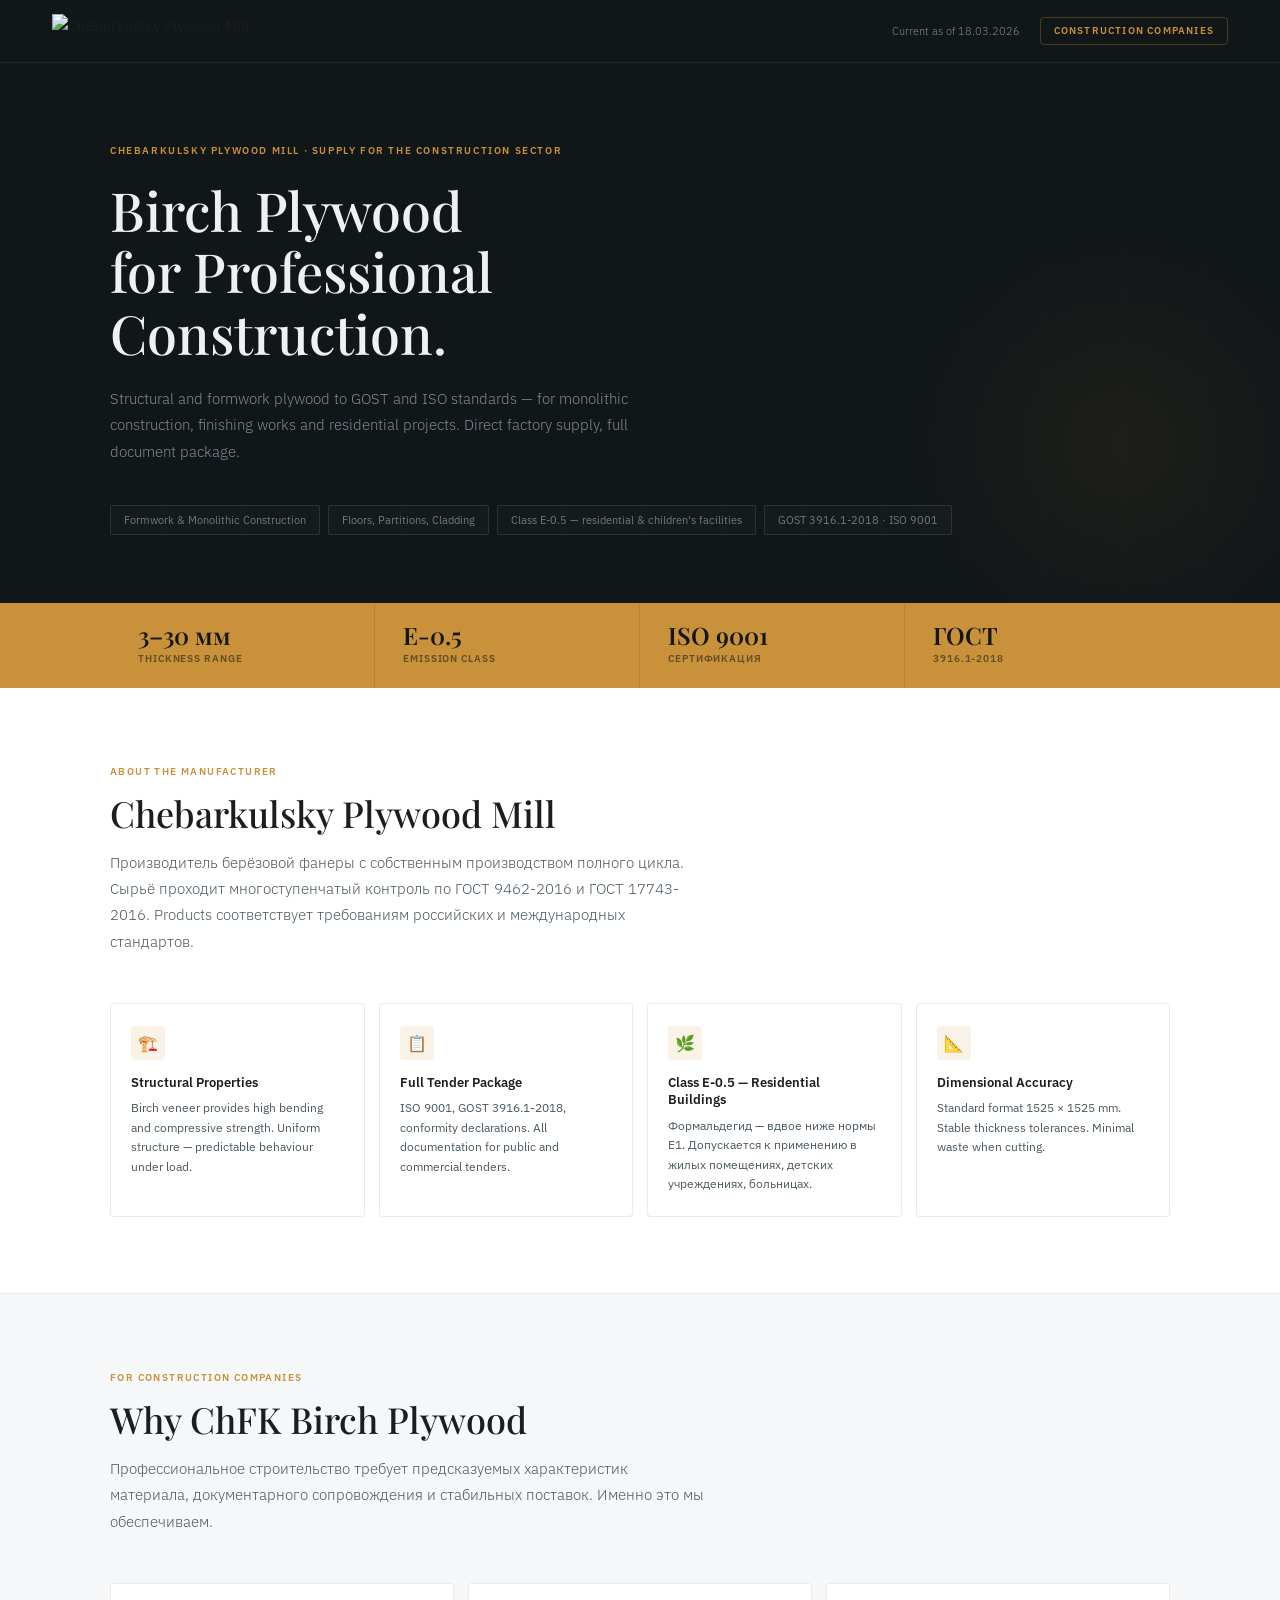
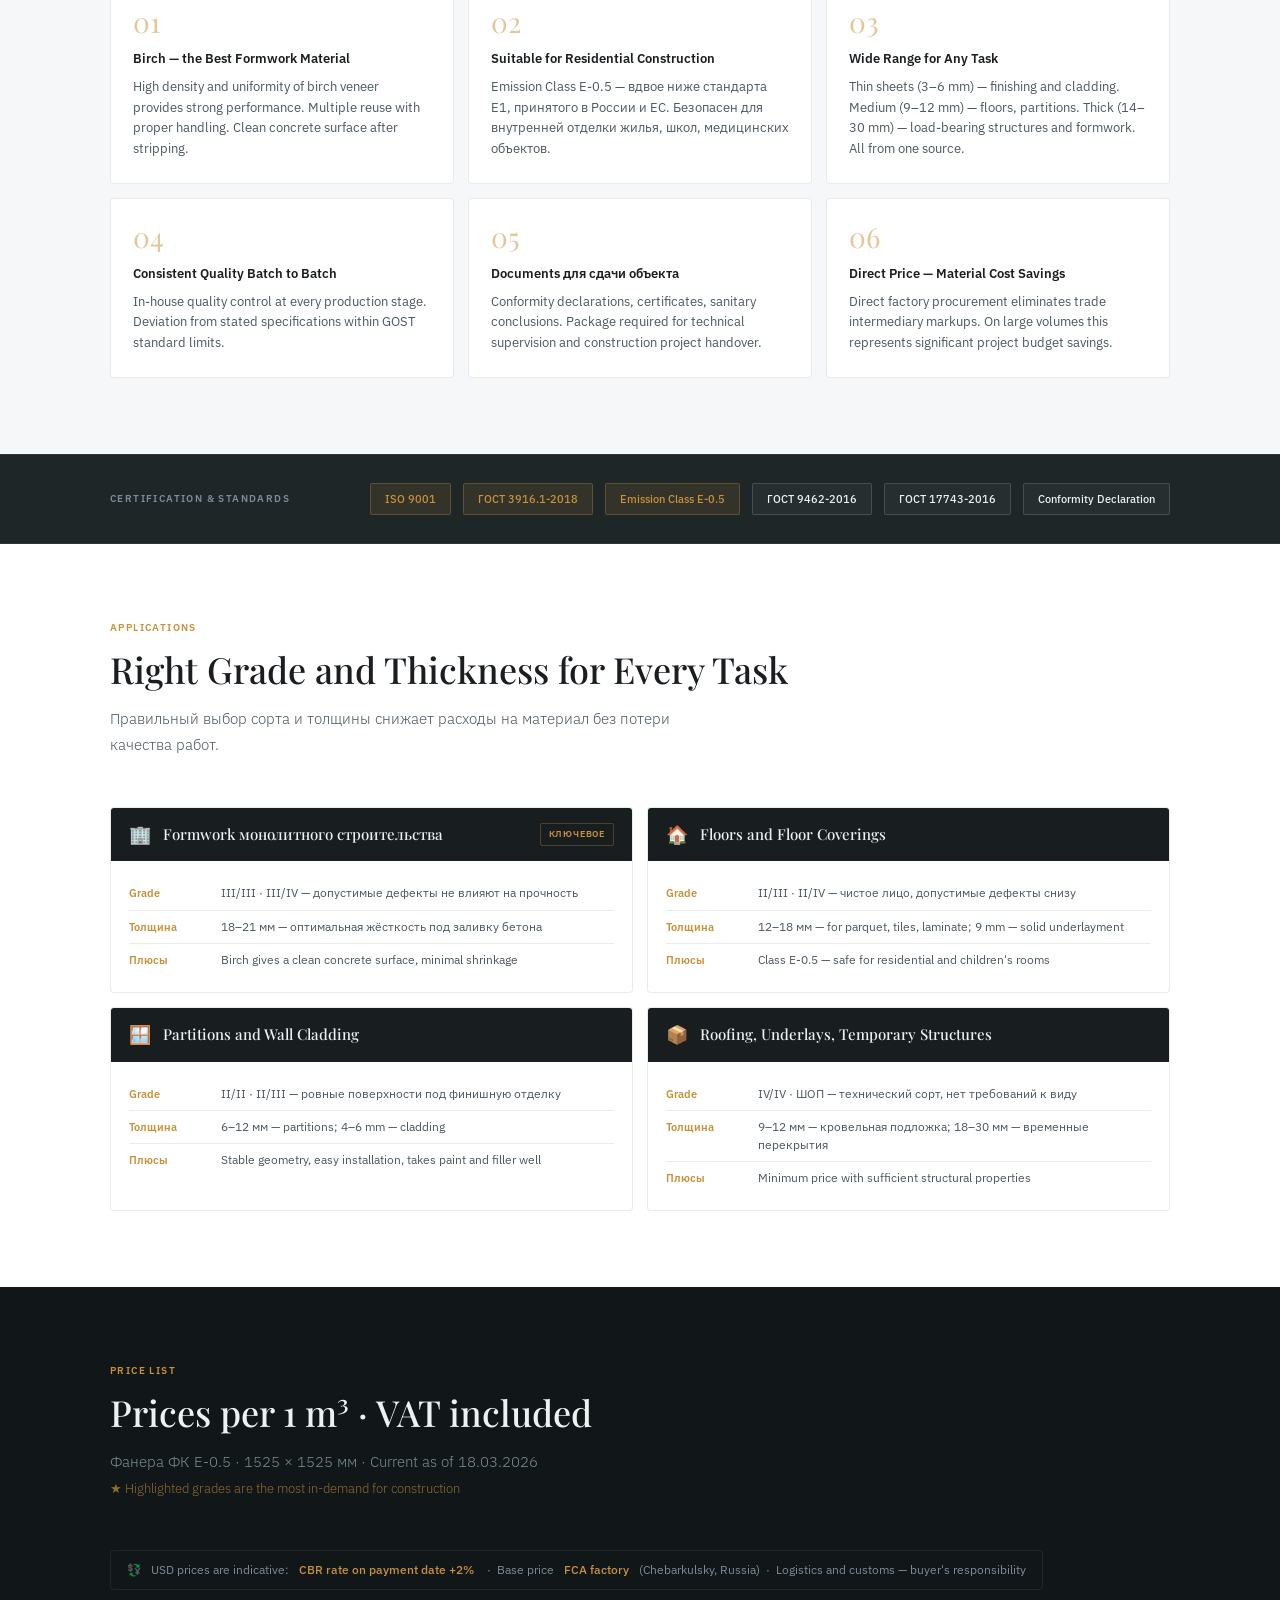
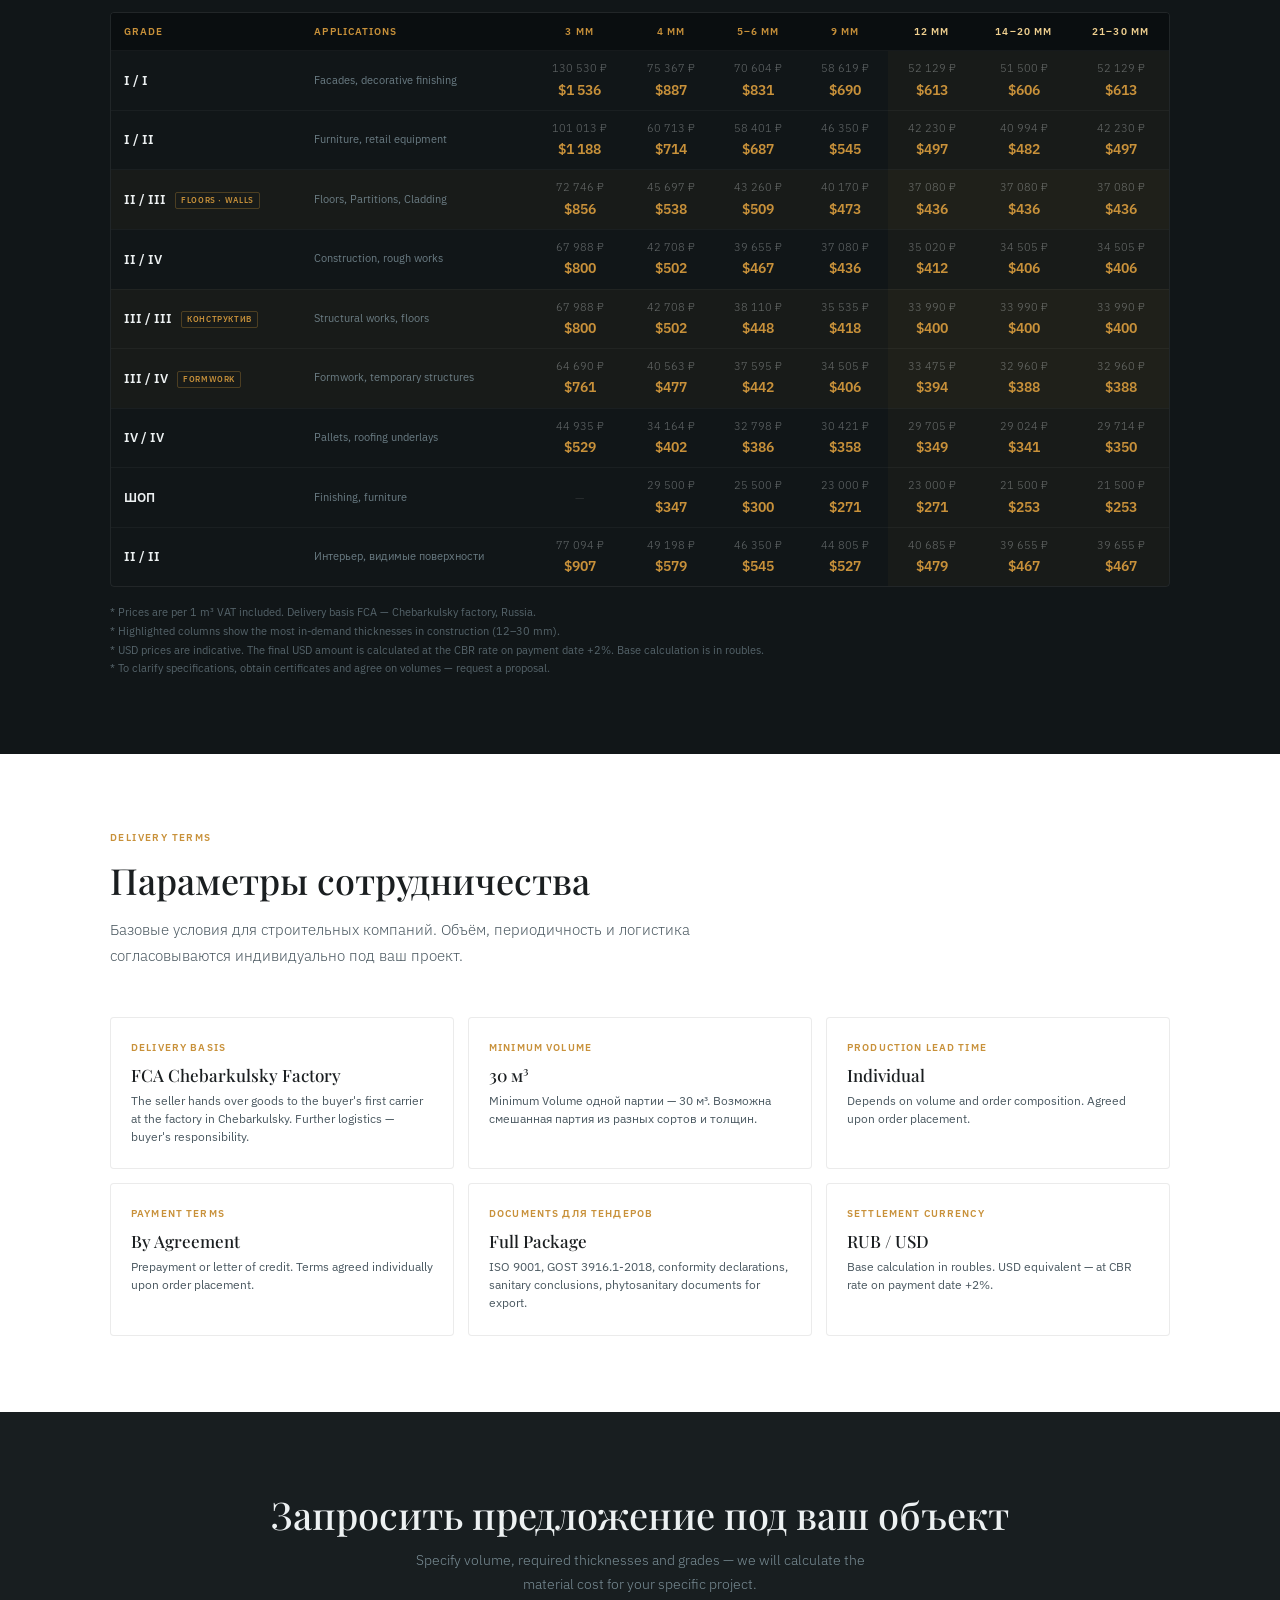
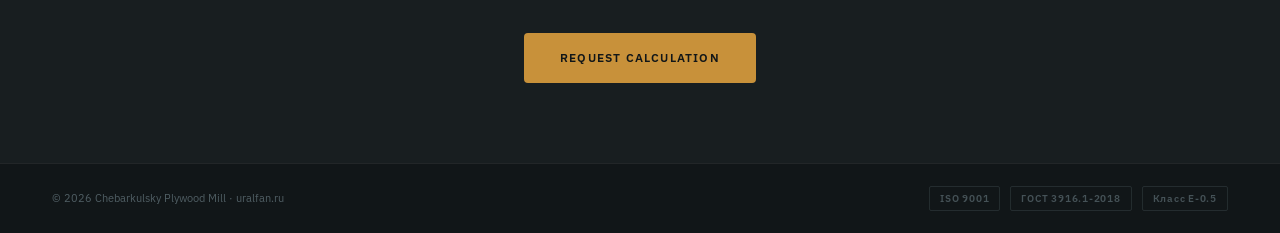
==== woods/construction_en.html @ 63413ddd "fix folder name" ====
<!DOCTYPE html>
<html lang="en">
<head>
  <meta charset="UTF-8">
  <meta name="viewport" content="width=device-width, initial-scale=1.0">
  <title>ChFK — Commercial Proposal for Construction Companies</title>
  <link rel="preconnect" href="https://fonts.googleapis.com">
  <link rel="preconnect" href="https://fonts.gstatic.com" crossorigin>
  <link href="https://fonts.googleapis.com/css2?family=Playfair+Display:wght@400;500;600&family=IBM+Plex+Sans:ital,wght@0,300;0,400;0,500;0,600;1,300&display=swap" rel="stylesheet">
  <style>
    *, *::before, *::after { box-sizing: border-box; margin: 0; padding: 0; }

    :root {
      --dark:        #111618;
      --dark2:       #181E20;
      --dark3:       #1E2628;
      --amber:       #C8913A;
      --amber-dim:   rgba(200,145,58,0.12);
      --amber-border:rgba(200,145,58,0.30);
      --steel:       #2E6E8E;
      --steel-dim:   rgba(46,110,142,0.10);
      --light:       #EDF1F2;
      --muted:       #7A8E96;
      --body:        #1A1E20;
      --body2:       #4A5860;
      --white:       #FFFFFF;
      --offwhite:    #F5F7F8;
      --border:      rgba(0,0,0,0.08);
      --border-dark: rgba(255,255,255,0.07);
      --display:     'Playfair Display', Georgia, serif;
      --sans:        'IBM Plex Sans', system-ui, sans-serif;
      --radius:      4px;
    }

    html { scroll-behavior: smooth; }

    body {
      font-family: var(--sans);
      background: var(--white);
      color: var(--body);
      font-size: 15px;
      line-height: 1.65;
      -webkit-font-smoothing: antialiased;
    }

    img { display: block; }

    /* ── HEADER ─────────────────────────────────────── */
    .hd {
      background: var(--dark);
      padding: 14px 52px;
      display: flex;
      align-items: center;
      justify-content: space-between;
      position: sticky;
      top: 0;
      z-index: 100;
      border-bottom: 1px solid var(--border-dark);
    }
    .hd-logo { height: 34px; object-fit: contain; }
    .hd-right { display: flex; align-items: center; gap: 20px; }
    .hd-date { font-size: 11px; color: var(--muted); font-weight: 300; }
    .hd-badge {
      font-size: 10px; font-weight: 600; letter-spacing: 0.12em;
      text-transform: uppercase; color: var(--amber);
      border: 1px solid var(--amber-border);
      padding: 5px 13px; border-radius: var(--radius);
    }

    /* ── HERO ───────────────────────────────────────── */
    .hero {
      background: var(--dark);
      padding: 80px 52px 68px;
      position: relative;
      overflow: hidden;
    }
    .hero::before {
      content: '';
      position: absolute;
      left: 0; top: 0; right: 0; bottom: 0;
      background:
        repeating-linear-gradient(
          90deg,
          rgba(255,255,255,0.012) 0px,
          rgba(255,255,255,0.012) 1px,
          transparent 1px,
          transparent 80px
        );
      pointer-events: none;
    }
    .hero::after {
      content: '';
      position: absolute;
      right: -80px; bottom: -80px;
      width: 480px; height: 480px;
      border-radius: 50%;
      background: radial-gradient(circle, rgba(200,145,58,0.07) 0%, transparent 65%);
      pointer-events: none;
    }
    .hero-wrap { max-width: 1060px; margin: 0 auto; position: relative; z-index: 1; }
    .eyebrow {
      font-size: 10px; font-weight: 600; letter-spacing: 0.16em;
      text-transform: uppercase; color: var(--amber); margin-bottom: 20px;
    }
    .hero-h1 {
      font-family: var(--display);
      font-size: 54px; font-weight: 500; color: var(--light);
      line-height: 1.14; margin-bottom: 22px; max-width: 700px;
    }
    .hero-lead {
      font-size: 15px; font-weight: 300; color: var(--muted);
      max-width: 560px; line-height: 1.75; margin-bottom: 40px;
    }
    .hero-pills { display: flex; flex-wrap: wrap; gap: 8px; }
    .pill {
      font-size: 11px; font-weight: 400;
      color: rgba(122,142,150,0.85);
      border: 1px solid rgba(122,142,150,0.22);
      padding: 5px 13px; border-radius: 2px;
      background: rgba(255,255,255,0.02);
    }

    /* ── AMBER STRIP ────────────────────────────────── */
    .strip { background: var(--amber); }
    .strip-inner {
      max-width: 1060px; margin: 0 auto;
      display: grid; grid-template-columns: repeat(4, 1fr);
    }
    .strip-item {
      padding: 20px 28px;
      border-right: 1px solid rgba(0,0,0,0.10);
    }
    .strip-item:last-child { border-right: none; }
    .strip-val {
      font-family: var(--display);
      font-size: 24px; font-weight: 600;
      color: var(--dark); line-height: 1; margin-bottom: 4px;
    }
    .strip-lbl {
      font-size: 10px; font-weight: 600;
      letter-spacing: 0.09em; text-transform: uppercase;
      color: rgba(17,22,24,0.55);
    }

    /* ── SHARED SECTION ─────────────────────────────── */
    .sec { padding: 76px 52px; }
    .sec--alt { background: var(--offwhite); }
    .sec--dark { background: var(--dark); }
    .sec-wrap { max-width: 1060px; margin: 0 auto; }
    .sec-label {
      font-size: 10px; font-weight: 600; letter-spacing: 0.14em;
      text-transform: uppercase; color: var(--amber); margin-bottom: 12px;
    }
    .sec-h2 {
      font-family: var(--display);
      font-size: 36px; font-weight: 500; color: var(--body);
      line-height: 1.22; margin-bottom: 14px;
    }
    .sec--dark .sec-h2 { color: var(--light); }
    .sec-intro {
      font-size: 15px; color: var(--body2);
      max-width: 600px; line-height: 1.75;
      margin-bottom: 48px; font-weight: 300;
    }
    .sec--dark .sec-intro { color: var(--muted); }

    /* ── SPEC CARDS (ABOUT) ─────────────────────────── */
    .about-grid {
      display: grid;
      grid-template-columns: repeat(4, 1fr);
      gap: 14px;
    }
    .a-card {
      background: var(--white);
      border: 1px solid var(--border);
      border-radius: var(--radius);
      padding: 22px 20px;
    }
    .a-icon {
      width: 34px; height: 34px;
      background: var(--amber-dim);
      border-radius: var(--radius);
      display: flex; align-items: center; justify-content: center;
      color: var(--amber); font-size: 16px; margin-bottom: 14px;
    }
    .a-title {
      font-size: 13px; font-weight: 600;
      color: var(--body); margin-bottom: 7px; line-height: 1.35;
    }
    .a-text { font-size: 12px; color: var(--body2); line-height: 1.62; }

    /* ── WHY CARDS ──────────────────────────────────── */
    .why-grid {
      display: grid;
      grid-template-columns: repeat(3, 1fr);
      gap: 14px;
    }
    .why-card {
      background: var(--white);
      border: 1px solid var(--border);
      border-radius: var(--radius);
      padding: 24px 22px;
    }
    .why-num {
      font-family: var(--display);
      font-size: 28px; font-weight: 400;
      color: var(--amber); opacity: 0.5;
      line-height: 1; margin-bottom: 14px;
    }
    .why-title {
      font-size: 13px; font-weight: 600;
      color: var(--body); margin-bottom: 8px; line-height: 1.4;
    }
    .why-text { font-size: 12.5px; color: var(--body2); line-height: 1.65; }

    /* ── APPLICATION MATRIX ─────────────────────────── */
    .app-grid {
      display: grid;
      grid-template-columns: repeat(2, 1fr);
      gap: 14px;
    }
    .app-card {
      border: 1px solid var(--border);
      border-radius: var(--radius);
      overflow: hidden;
      background: var(--white);
    }
    .app-head {
      background: var(--dark2);
      padding: 12px 18px;
      display: flex; align-items: center; gap: 12px;
    }
    .app-icon { font-size: 18px; }
    .app-name {
      font-family: var(--display);
      font-size: 15px; font-weight: 500; color: var(--light);
    }
    .app-tag {
      margin-left: auto;
      font-size: 9px; font-weight: 600;
      letter-spacing: 0.09em; text-transform: uppercase;
      color: var(--amber); border: 1px solid var(--amber-border);
      padding: 3px 8px; border-radius: 2px;
    }
    .app-body { padding: 16px 18px; }
    .app-row {
      display: flex; gap: 12px;
      padding: 7px 0;
      border-bottom: 1px solid var(--border);
    }
    .app-row:last-child { border-bottom: none; }
    .app-key {
      font-size: 11px; font-weight: 600;
      color: var(--amber); min-width: 80px; flex-shrink: 0;
    }
    .app-val { font-size: 12px; color: var(--body2); line-height: 1.5; }

    /* ── CERT STRIP ─────────────────────────────────── */
    .cert-strip {
      background: var(--dark3);
      border-top: 1px solid var(--border-dark);
      border-bottom: 1px solid var(--border-dark);
      padding: 28px 52px;
    }
    .cert-inner {
      max-width: 1060px; margin: 0 auto;
      display: flex; align-items: center;
      justify-content: space-between; gap: 32px;
      flex-wrap: wrap;
    }
    .cert-label {
      font-size: 10px; font-weight: 600;
      letter-spacing: 0.14em; text-transform: uppercase;
      color: var(--muted);
    }
    .cert-badges { display: flex; gap: 12px; flex-wrap: wrap; }
    .cbadge {
      font-size: 11px; font-weight: 500;
      color: var(--light);
      border: 1px solid rgba(255,255,255,0.15);
      padding: 6px 14px; border-radius: 2px;
      background: rgba(255,255,255,0.04);
    }
    .cbadge.hi {
      color: var(--amber);
      border-color: var(--amber-border);
      background: var(--amber-dim);
    }

    /* ── PRICE TABLE ────────────────────────────────── */
    .price-note {
      display: inline-flex; align-items: center; gap: 10px;
      font-size: 11.5px; color: var(--muted);
      border: 1px solid var(--border-dark);
      border-radius: var(--radius);
      padding: 10px 16px; margin-bottom: 22px; line-height: 1.55;
    }
    .price-note strong { color: var(--amber); font-weight: 500; }

    .tbl-outer {
      overflow-x: auto; border-radius: var(--radius);
      border: 1px solid rgba(255,255,255,0.07);
    }
    table.pt {
      width: 100%; border-collapse: collapse;
      font-size: 12px; min-width: 960px;
    }
    table.pt thead tr { background: #0A0E10; }
    table.pt thead th {
      font-size: 9.5px; font-weight: 600;
      letter-spacing: 0.11em; text-transform: uppercase;
      color: var(--amber); padding: 11px 13px;
      text-align: center;
      border-bottom: 1px solid rgba(255,255,255,0.05);
      white-space: nowrap;
    }
    table.pt thead th:first-child,
    table.pt thead th:nth-child(2) { text-align: left; }

    /* Highlight construction-key columns */
    table.pt thead th.hl { color: #F0D090; }
    table.pt td.hl { background: rgba(200,145,58,0.04); }

    table.pt tbody tr {
      border-bottom: 1px solid rgba(255,255,255,0.04);
      transition: background 0.12s;
    }
    table.pt tbody tr:hover { background: rgba(255,255,255,0.025); }
    table.pt tbody tr:last-child { border-bottom: none; }

    /* highlight the most relevant grades for construction */
    table.pt tbody tr.row-key { background: rgba(200,145,58,0.04); }
    table.pt tbody tr.row-key:hover { background: rgba(200,145,58,0.07); }

    table.pt td { padding: 9px 13px; vertical-align: middle; }
    .td-g { font-weight: 600; color: var(--light); font-size: 13px; white-space: nowrap; }
    .td-g .best {
      display: inline-block;
      font-size: 8px; font-weight: 600;
      letter-spacing: 0.08em; text-transform: uppercase;
      color: var(--amber); border: 1px solid var(--amber-border);
      padding: 1px 5px; border-radius: 2px;
      margin-left: 6px; vertical-align: middle;
    }
    .td-use { font-size: 11px; color: rgba(122,142,150,0.85); line-height: 1.45; min-width: 148px; }
    .td-p { text-align: center; white-space: nowrap; }
    .p-r { display: block; font-size: 10.5px; color: rgba(237,241,242,0.38); font-weight: 300; }
    .p-u { display: block; font-size: 13.5px; font-weight: 600; color: var(--amber); margin-top: 1px; }
    .td-dash { text-align: center; color: rgba(255,255,255,0.10); }
    .pt-disclaimer {
      margin-top: 16px; font-size: 11px;
      color: rgba(122,142,150,0.65); line-height: 1.7;
    }

    /* ── TERMS ──────────────────────────────────────── */
    .terms-grid {
      display: grid;
      grid-template-columns: repeat(3, 1fr);
      gap: 14px;
    }
    .t-card {
      background: var(--white); border: 1px solid var(--border);
      border-radius: var(--radius); padding: 22px 20px;
    }
    .t-lbl {
      font-size: 9.5px; font-weight: 600;
      letter-spacing: 0.12em; text-transform: uppercase;
      color: var(--amber); margin-bottom: 8px;
    }
    .t-val {
      font-family: var(--display);
      font-size: 17px; font-weight: 500;
      color: var(--body); margin-bottom: 6px; line-height: 1.3;
    }
    .t-note { font-size: 11.5px; color: var(--body2); line-height: 1.58; }
    .pending {
      display: inline-block; font-family: var(--sans);
      font-size: 11px; font-weight: 500;
      color: var(--amber); background: var(--amber-dim);
      border: 1px dashed var(--amber-border);
      padding: 3px 9px; border-radius: 2px;
    }

    /* ── CTA ────────────────────────────────────────── */
    .cta-sec {
      background: var(--dark2); padding: 80px 52px; text-align: center;
    }
    .cta-h2 {
      font-family: var(--display);
      font-size: 38px; font-weight: 500;
      color: var(--light); margin-bottom: 12px; line-height: 1.2;
    }
    .cta-sub {
      font-size: 14px; font-weight: 300; color: var(--muted);
      margin-bottom: 36px;
      max-width: 480px; margin-left: auto; margin-right: auto; line-height: 1.7;
    }
    .cta-btn {
      display: inline-block; background: var(--amber);
      color: var(--dark); font-family: var(--sans);
      font-size: 12px; font-weight: 600;
      letter-spacing: 0.10em; text-transform: uppercase;
      text-decoration: none; padding: 15px 36px;
      border-radius: var(--radius); transition: opacity 0.15s;
    }
    .cta-btn:hover { opacity: 0.88; }

    /* ── FOOTER ─────────────────────────────────────── */
    .footer {
      background: var(--dark);
      border-top: 1px solid var(--border-dark);
      padding: 22px 52px;
      display: flex; align-items: center; justify-content: space-between;
    }
    .footer-l { font-size: 11px; color: rgba(122,142,150,0.6); }
    .footer-certs { display: flex; gap: 10px; }
    .cert {
      font-size: 9.5px; font-weight: 600; letter-spacing: 0.08em;
      color: rgba(122,142,150,0.50);
      border: 1px solid rgba(122,142,150,0.18);
      padding: 4px 10px; border-radius: 2px;
    }
    .divider { height: 1px; background: var(--border); }

    @media (max-width: 900px) {
      .about-grid { grid-template-columns: repeat(2, 1fr); }
      .why-grid { grid-template-columns: 1fr; }
      .app-grid { grid-template-columns: 1fr; }
      .terms-grid { grid-template-columns: repeat(2, 1fr); }
      .strip-inner { grid-template-columns: repeat(2, 1fr); }
      .hero-h1 { font-size: 38px; }
    }

    @media print {
      .hd { position: static; }
      * { -webkit-print-color-adjust: exact; print-color-adjust: exact; }
    }
  </style>
</head>
<body>

<!-- ═══════════ HEADER ═══════════ -->
<header class="hd">
  <img class="hd-logo"
       src="https://static.tildacdn.com/tild6437-3734-4832-b035-353731666238/Logo_white.png"
       alt="Chebarkulsky Plywood Mill">
  <div class="hd-right">
    <span class="hd-date">Current as of 18.03.2026</span>
    <span class="hd-badge">Construction Companies</span>
  </div>
</header>

<!-- ═══════════ HERO ═══════════ -->
<section class="hero">
  <div class="hero-wrap">
    <div class="eyebrow">Chebarkulsky Plywood Mill · Supply for the Construction Sector</div>
    <h1 class="hero-h1">Birch Plywood<br>for Professional Construction.</h1>
    <p class="hero-lead">
      Structural and formwork plywood to GOST and ISO standards — for monolithic construction,
      finishing works and residential projects. Direct factory supply, full document package.
    </p>
    <div class="hero-pills">
      <span class="pill">Formwork & Monolithic Construction</span>
      <span class="pill">Floors, Partitions, Cladding</span>
      <span class="pill">Class E-0.5 — residential & children's facilities</span>
      <span class="pill">GOST 3916.1-2018 · ISO 9001</span>
    </div>
  </div>
</section>

<!-- ═══════════ STATS STRIP ═══════════ -->
<div class="strip">
  <div class="strip-inner">
    <div class="strip-item">
      <div class="strip-val">3–30 мм</div>
      <div class="strip-lbl">Thickness Range</div>
    </div>
    <div class="strip-item">
      <div class="strip-val">Е-0.5</div>
      <div class="strip-lbl">Emission Class</div>
    </div>
    <div class="strip-item">
      <div class="strip-val">ISO 9001</div>
      <div class="strip-lbl">Сертификация</div>
    </div>
    <div class="strip-item">
      <div class="strip-val">ГОСТ</div>
      <div class="strip-lbl">3916.1-2018</div>
    </div>
  </div>
</div>

<!-- ═══════════ ABOUT ═══════════ -->
<section class="sec">
  <div class="sec-wrap">
    <div class="sec-label">About the Manufacturer</div>
    <h2 class="sec-h2">Chebarkulsky Plywood Mill</h2>
    <p class="sec-intro">
      Производитель берёзовой фанеры с собственным производством полного цикла.
      Сырьё проходит многоступенчатый контроль по ГОСТ 9462-2016 и ГОСТ 17743-2016.
      Products соответствует требованиям российских и международных стандартов.
    </p>
    <div class="about-grid">
      <div class="a-card">
        <div class="a-icon">🏗️</div>
        <div class="a-title">Structural Properties</div>
        <div class="a-text">Birch veneer provides high bending and compressive strength. Uniform structure — predictable behaviour under load.</div>
      </div>
      <div class="a-card">
        <div class="a-icon">📋</div>
        <div class="a-title">Full Tender Package</div>
        <div class="a-text">ISO 9001, GOST 3916.1-2018, conformity declarations. All documentation for public and commercial tenders.</div>
      </div>
      <div class="a-card">
        <div class="a-icon">🌿</div>
        <div class="a-title">Class E-0.5 — Residential Buildings</div>
        <div class="a-text">Формальдегид — вдвое ниже нормы Е1. Допускается к применению в жилых помещениях, детских учреждениях, больницах.</div>
      </div>
      <div class="a-card">
        <div class="a-icon">📐</div>
        <div class="a-title">Dimensional Accuracy</div>
        <div class="a-text">Standard format 1525 × 1525 mm. Stable thickness tolerances. Minimal waste when cutting.</div>
      </div>
    </div>
  </div>
</section>

<div class="divider"></div>

<!-- ═══════════ WHY CONSTRUCTION ═══════════ -->
<section class="sec sec--alt">
  <div class="sec-wrap">
    <div class="sec-label">For Construction Companies</div>
    <h2 class="sec-h2">Why ChFK Birch Plywood</h2>
    <p class="sec-intro">
      Профессиональное строительство требует предсказуемых характеристик материала,
      документарного сопровождения и стабильных поставок. Именно это мы обеспечиваем.
    </p>
    <div class="why-grid">
      <div class="why-card">
        <div class="why-num">01</div>
        <div class="why-title">Birch — the Best Formwork Material</div>
        <div class="why-text">High density and uniformity of birch veneer provides strong performance. Multiple reuse with proper handling. Clean concrete surface after stripping.</div>
      </div>
      <div class="why-card">
        <div class="why-num">02</div>
        <div class="why-title">Suitable for Residential Construction</div>
        <div class="why-text">Emission Class Е-0.5 — вдвое ниже стандарта Е1, принятого в России и ЕС. Безопасен для внутренней отделки жилья, школ, медицинских объектов.</div>
      </div>
      <div class="why-card">
        <div class="why-num">03</div>
        <div class="why-title">Wide Range for Any Task</div>
        <div class="why-text">Thin sheets (3–6 mm) — finishing and cladding. Medium (9–12 mm) — floors, partitions. Thick (14–30 mm) — load-bearing structures and formwork. All from one source.</div>
      </div>
      <div class="why-card">
        <div class="why-num">04</div>
        <div class="why-title">Consistent Quality Batch to Batch</div>
        <div class="why-text">In-house quality control at every production stage. Deviation from stated specifications within GOST standard limits.</div>
      </div>
      <div class="why-card">
        <div class="why-num">05</div>
        <div class="why-title">Documents для сдачи объекта</div>
        <div class="why-text">Conformity declarations, certificates, sanitary conclusions. Package required for technical supervision and construction project handover.</div>
      </div>
      <div class="why-card">
        <div class="why-num">06</div>
        <div class="why-title">Direct Price — Material Cost Savings</div>
        <div class="why-text">Direct factory procurement eliminates trade intermediary markups. On large volumes this represents significant project budget savings.</div>
      </div>
    </div>
  </div>
</section>

<!-- ═══════════ CERTIFICATIONS ═══════════ -->
<div class="cert-strip">
  <div class="cert-inner">
    <span class="cert-label">Certification & Standards</span>
    <div class="cert-badges">
      <span class="cbadge hi">ISO 9001</span>
      <span class="cbadge hi">ГОСТ 3916.1-2018</span>
      <span class="cbadge hi">Emission Class Е-0.5</span>
      <span class="cbadge">ГОСТ 9462-2016</span>
      <span class="cbadge">ГОСТ 17743-2016</span>
      <span class="cbadge">Conformity Declaration</span>
    </div>
  </div>
</div>

<!-- ═══════════ APPLICATION MATRIX ═══════════ -->
<section class="sec">
  <div class="sec-wrap">
    <div class="sec-label">Applications</div>
    <h2 class="sec-h2">Right Grade and Thickness for Every Task</h2>
    <p class="sec-intro">
      Правильный выбор сорта и толщины снижает расходы на материал без потери качества работ.
    </p>
    <div class="app-grid">

      <div class="app-card">
        <div class="app-head">
          <span class="app-icon">🏢</span>
          <span class="app-name">Formwork монолитного строительства</span>
          <span class="app-tag">Ключевое</span>
        </div>
        <div class="app-body">
          <div class="app-row">
            <span class="app-key">Grade</span>
            <span class="app-val">III/III · III/IV — допустимые дефекты не влияют на прочность</span>
          </div>
          <div class="app-row">
            <span class="app-key">Толщина</span>
            <span class="app-val">18–21 мм — оптимальная жёсткость под заливку бетона</span>
          </div>
          <div class="app-row">
            <span class="app-key">Плюсы</span>
            <span class="app-val">Birch gives a clean concrete surface, minimal shrinkage</span>
          </div>
        </div>
      </div>

      <div class="app-card">
        <div class="app-head">
          <span class="app-icon">🏠</span>
          <span class="app-name">Floors and Floor Coverings</span>
        </div>
        <div class="app-body">
          <div class="app-row">
            <span class="app-key">Grade</span>
            <span class="app-val">II/III · II/IV — чистое лицо, допустимые дефекты снизу</span>
          </div>
          <div class="app-row">
            <span class="app-key">Толщина</span>
            <span class="app-val">12–18 мм — for parquet, tiles, laminate; 9 mm — solid underlayment</span>
          </div>
          <div class="app-row">
            <span class="app-key">Плюсы</span>
            <span class="app-val">Class E-0.5 — safe for residential and children's rooms</span>
          </div>
        </div>
      </div>

      <div class="app-card">
        <div class="app-head">
          <span class="app-icon">🪟</span>
          <span class="app-name">Partitions and Wall Cladding</span>
        </div>
        <div class="app-body">
          <div class="app-row">
            <span class="app-key">Grade</span>
            <span class="app-val">II/II · II/III — ровные поверхности под финишную отделку</span>
          </div>
          <div class="app-row">
            <span class="app-key">Толщина</span>
            <span class="app-val">6–12 мм — partitions; 4–6 mm — cladding</span>
          </div>
          <div class="app-row">
            <span class="app-key">Плюсы</span>
            <span class="app-val">Stable geometry, easy installation, takes paint and filler well</span>
          </div>
        </div>
      </div>

      <div class="app-card">
        <div class="app-head">
          <span class="app-icon">📦</span>
          <span class="app-name">Roofing, Underlays, Temporary Structures</span>
        </div>
        <div class="app-body">
          <div class="app-row">
            <span class="app-key">Grade</span>
            <span class="app-val">IV/IV · ШОП — технический сорт, нет требований к виду</span>
          </div>
          <div class="app-row">
            <span class="app-key">Толщина</span>
            <span class="app-val">9–12 мм — кровельная подложка; 18–30 мм — временные перекрытия</span>
          </div>
          <div class="app-row">
            <span class="app-key">Плюсы</span>
            <span class="app-val">Minimum price with sufficient structural properties</span>
          </div>
        </div>
      </div>

    </div>
  </div>
</section>

<!-- ═══════════ PRICE TABLE ═══════════ -->
<section class="sec sec--dark">
  <div class="sec-wrap">
    <div class="sec-label">Price List</div>
    <h2 class="sec-h2">Prices per 1 m³ · VAT included</h2>
    <p class="sec-intro">
      Фанера ФК Е-0.5 · 1525 × 1525 мм · Current as of 18.03.2026<br>
      <span style="font-size:13px; color:rgba(200,145,58,0.7);">★ Highlighted grades are the most in-demand for construction</span>
    </p>

    <div class="price-note">
      <span>💱</span>
      USD prices are indicative: <strong>CBR rate on payment date +2%</strong> &nbsp;·&nbsp;
      Base price <strong>FCA factory</strong> (Chebarkulsky, Russia) &nbsp;·&nbsp;
      Logistics and customs — buyer's responsibility
    </div>

    <div class="tbl-outer">
      <table class="pt">
        <thead>
          <tr>
            <th style="text-align:left; min-width:90px;">Grade</th>
            <th style="text-align:left; min-width:150px;">Applications</th>
            <th>3 мм</th>
            <th>4 мм</th>
            <th>5–6 мм</th>
            <th>9 мм</th>
            <th class="hl">12 мм</th>
            <th class="hl">14–20 мм</th>
            <th class="hl">21–30 мм</th>
          </tr>
        </thead>
        <tbody>
          <tr>
            <td class="td-g">I / I</td>
            <td class="td-use">Facades, decorative finishing</td>
            <td class="td-p"><span class="p-r">130 530 ₽</span><span class="p-u">$1 536</span></td>
            <td class="td-p"><span class="p-r">75 367 ₽</span><span class="p-u">$887</span></td>
            <td class="td-p"><span class="p-r">70 604 ₽</span><span class="p-u">$831</span></td>
            <td class="td-p"><span class="p-r">58 619 ₽</span><span class="p-u">$690</span></td>
            <td class="td-p hl"><span class="p-r">52 129 ₽</span><span class="p-u">$613</span></td>
            <td class="td-p hl"><span class="p-r">51 500 ₽</span><span class="p-u">$606</span></td>
            <td class="td-p hl"><span class="p-r">52 129 ₽</span><span class="p-u">$613</span></td>
          </tr>
          <tr>
            <td class="td-g">I / II</td>
            <td class="td-use">Furniture, retail equipment</td>
            <td class="td-p"><span class="p-r">101 013 ₽</span><span class="p-u">$1 188</span></td>
            <td class="td-p"><span class="p-r">60 713 ₽</span><span class="p-u">$714</span></td>
            <td class="td-p"><span class="p-r">58 401 ₽</span><span class="p-u">$687</span></td>
            <td class="td-p"><span class="p-r">46 350 ₽</span><span class="p-u">$545</span></td>
            <td class="td-p hl"><span class="p-r">42 230 ₽</span><span class="p-u">$497</span></td>
            <td class="td-p hl"><span class="p-r">40 994 ₽</span><span class="p-u">$482</span></td>
            <td class="td-p hl"><span class="p-r">42 230 ₽</span><span class="p-u">$497</span></td>
          </tr>
          <tr class="row-key">
            <td class="td-g">II / III <span class="best">Floors · Walls</span></td>
            <td class="td-use">Floors, Partitions, Cladding</td>
            <td class="td-p"><span class="p-r">72 746 ₽</span><span class="p-u">$856</span></td>
            <td class="td-p"><span class="p-r">45 697 ₽</span><span class="p-u">$538</span></td>
            <td class="td-p"><span class="p-r">43 260 ₽</span><span class="p-u">$509</span></td>
            <td class="td-p"><span class="p-r">40 170 ₽</span><span class="p-u">$473</span></td>
            <td class="td-p hl"><span class="p-r">37 080 ₽</span><span class="p-u">$436</span></td>
            <td class="td-p hl"><span class="p-r">37 080 ₽</span><span class="p-u">$436</span></td>
            <td class="td-p hl"><span class="p-r">37 080 ₽</span><span class="p-u">$436</span></td>
          </tr>
          <tr>
            <td class="td-g">II / IV</td>
            <td class="td-use">Construction, rough works</td>
            <td class="td-p"><span class="p-r">67 988 ₽</span><span class="p-u">$800</span></td>
            <td class="td-p"><span class="p-r">42 708 ₽</span><span class="p-u">$502</span></td>
            <td class="td-p"><span class="p-r">39 655 ₽</span><span class="p-u">$467</span></td>
            <td class="td-p"><span class="p-r">37 080 ₽</span><span class="p-u">$436</span></td>
            <td class="td-p hl"><span class="p-r">35 020 ₽</span><span class="p-u">$412</span></td>
            <td class="td-p hl"><span class="p-r">34 505 ₽</span><span class="p-u">$406</span></td>
            <td class="td-p hl"><span class="p-r">34 505 ₽</span><span class="p-u">$406</span></td>
          </tr>
          <tr class="row-key">
            <td class="td-g">III / III <span class="best">Конструктив</span></td>
            <td class="td-use">Structural works, floors</td>
            <td class="td-p"><span class="p-r">67 988 ₽</span><span class="p-u">$800</span></td>
            <td class="td-p"><span class="p-r">42 708 ₽</span><span class="p-u">$502</span></td>
            <td class="td-p"><span class="p-r">38 110 ₽</span><span class="p-u">$448</span></td>
            <td class="td-p"><span class="p-r">35 535 ₽</span><span class="p-u">$418</span></td>
            <td class="td-p hl"><span class="p-r">33 990 ₽</span><span class="p-u">$400</span></td>
            <td class="td-p hl"><span class="p-r">33 990 ₽</span><span class="p-u">$400</span></td>
            <td class="td-p hl"><span class="p-r">33 990 ₽</span><span class="p-u">$400</span></td>
          </tr>
          <tr class="row-key">
            <td class="td-g">III / IV <span class="best">Formwork</span></td>
            <td class="td-use">Formwork, temporary structures</td>
            <td class="td-p"><span class="p-r">64 690 ₽</span><span class="p-u">$761</span></td>
            <td class="td-p"><span class="p-r">40 563 ₽</span><span class="p-u">$477</span></td>
            <td class="td-p"><span class="p-r">37 595 ₽</span><span class="p-u">$442</span></td>
            <td class="td-p"><span class="p-r">34 505 ₽</span><span class="p-u">$406</span></td>
            <td class="td-p hl"><span class="p-r">33 475 ₽</span><span class="p-u">$394</span></td>
            <td class="td-p hl"><span class="p-r">32 960 ₽</span><span class="p-u">$388</span></td>
            <td class="td-p hl"><span class="p-r">32 960 ₽</span><span class="p-u">$388</span></td>
          </tr>
          <tr>
            <td class="td-g">IV / IV</td>
            <td class="td-use">Pallets, roofing underlays</td>
            <td class="td-p"><span class="p-r">44 935 ₽</span><span class="p-u">$529</span></td>
            <td class="td-p"><span class="p-r">34 164 ₽</span><span class="p-u">$402</span></td>
            <td class="td-p"><span class="p-r">32 798 ₽</span><span class="p-u">$386</span></td>
            <td class="td-p"><span class="p-r">30 421 ₽</span><span class="p-u">$358</span></td>
            <td class="td-p hl"><span class="p-r">29 705 ₽</span><span class="p-u">$349</span></td>
            <td class="td-p hl"><span class="p-r">29 024 ₽</span><span class="p-u">$341</span></td>
            <td class="td-p hl"><span class="p-r">29 714 ₽</span><span class="p-u">$350</span></td>
          </tr>
          <tr>
            <td class="td-g">ШОП</td>
            <td class="td-use">Finishing, furniture</td>
            <td class="td-dash">—</td>
            <td class="td-p"><span class="p-r">29 500 ₽</span><span class="p-u">$347</span></td>
            <td class="td-p"><span class="p-r">25 500 ₽</span><span class="p-u">$300</span></td>
            <td class="td-p"><span class="p-r">23 000 ₽</span><span class="p-u">$271</span></td>
            <td class="td-p hl"><span class="p-r">23 000 ₽</span><span class="p-u">$271</span></td>
            <td class="td-p hl"><span class="p-r">21 500 ₽</span><span class="p-u">$253</span></td>
            <td class="td-p hl"><span class="p-r">21 500 ₽</span><span class="p-u">$253</span></td>
          </tr>
          <tr>
            <td class="td-g">II / II</td>
            <td class="td-use">Интерьер, видимые поверхности</td>
            <td class="td-p"><span class="p-r">77 094 ₽</span><span class="p-u">$907</span></td>
            <td class="td-p"><span class="p-r">49 198 ₽</span><span class="p-u">$579</span></td>
            <td class="td-p"><span class="p-r">46 350 ₽</span><span class="p-u">$545</span></td>
            <td class="td-p"><span class="p-r">44 805 ₽</span><span class="p-u">$527</span></td>
            <td class="td-p hl"><span class="p-r">40 685 ₽</span><span class="p-u">$479</span></td>
            <td class="td-p hl"><span class="p-r">39 655 ₽</span><span class="p-u">$467</span></td>
            <td class="td-p hl"><span class="p-r">39 655 ₽</span><span class="p-u">$467</span></td>
          </tr>
        </tbody>
      </table>
    </div>

    <p class="pt-disclaimer">
      * Prices are per 1 m³ VAT included. Delivery basis FCA — Chebarkulsky factory, Russia.<br>
      * Highlighted columns show the most in-demand thicknesses in construction (12–30 mm).<br>
      * USD prices are indicative. The final USD amount is calculated at the CBR rate on payment date +2%. Base calculation is in roubles.<br>
      * To clarify specifications, obtain certificates and agree on volumes — request a proposal.
    </p>
  </div>
</section>

<!-- ═══════════ TERMS ═══════════ -->
<section class="sec">
  <div class="sec-wrap">
    <div class="sec-label">Delivery Terms</div>
    <h2 class="sec-h2">Параметры сотрудничества</h2>
    <p class="sec-intro">
      Базовые условия для строительных компаний. Объём, периодичность и логистика
      согласовываются индивидуально под ваш проект.
    </p>
    <div class="terms-grid">
      <div class="t-card">
        <div class="t-lbl">Delivery Basis</div>
        <div class="t-val">FCA Chebarkulsky Factory</div>
        <div class="t-note">The seller hands over goods to the buyer's first carrier at the factory in Chebarkulsky. Further logistics — buyer's responsibility.</div>
      </div>
      <div class="t-card">
        <div class="t-lbl">Minimum Volume</div>
        <div class="t-val">30 м³</div>
        <div class="t-note">Minimum Volume одной партии — 30 м³. Возможна смешанная партия из разных сортов и толщин.</div>
      </div>
      <div class="t-card">
        <div class="t-lbl">Production Lead Time</div>
        <div class="t-val">Individual</div>
        <div class="t-note">Depends on volume and order composition. Agreed upon order placement.</div>
      </div>
      <div class="t-card">
        <div class="t-lbl">Payment Terms</div>
        <div class="t-val">By Agreement</div>
        <div class="t-note">Prepayment or letter of credit. Terms agreed individually upon order placement.</div>
      </div>
      <div class="t-card">
        <div class="t-lbl">Documents для тендеров</div>
        <div class="t-val">Full Package</div>
        <div class="t-note">ISO 9001, GOST 3916.1-2018, conformity declarations, sanitary conclusions, phytosanitary documents for export.</div>
      </div>
      <div class="t-card">
        <div class="t-lbl">Settlement Currency</div>
        <div class="t-val">RUB / USD</div>
        <div class="t-note">Base calculation in roubles. USD equivalent — at CBR rate on payment date +2%.</div>
      </div>
    </div>
  </div>
</section>

<!-- ═══════════ CTA ═══════════ -->
<section class="cta-sec">
  <div>
    <h2 class="cta-h2">Запросить предложение под ваш объект</h2>
    <p class="cta-sub">Specify volume, required thicknesses and grades — we will calculate the material cost for your specific project.</p>
    <a href="https://t.me/iMark_1" class="cta-btn">Request Calculation</a>
  </div>
</section>

<!-- ═══════════ FOOTER ═══════════ -->
<footer class="footer">
  <div class="footer-l">© 2026 Chebarkulsky Plywood Mill · uralfan.ru</div>
  <div class="footer-certs">
    <span class="cert">ISO 9001</span>
    <span class="cert">ГОСТ 3916.1-2018</span>
    <span class="cert">Класс Е-0.5</span>
  </div>
</footer>

</body>
</html>
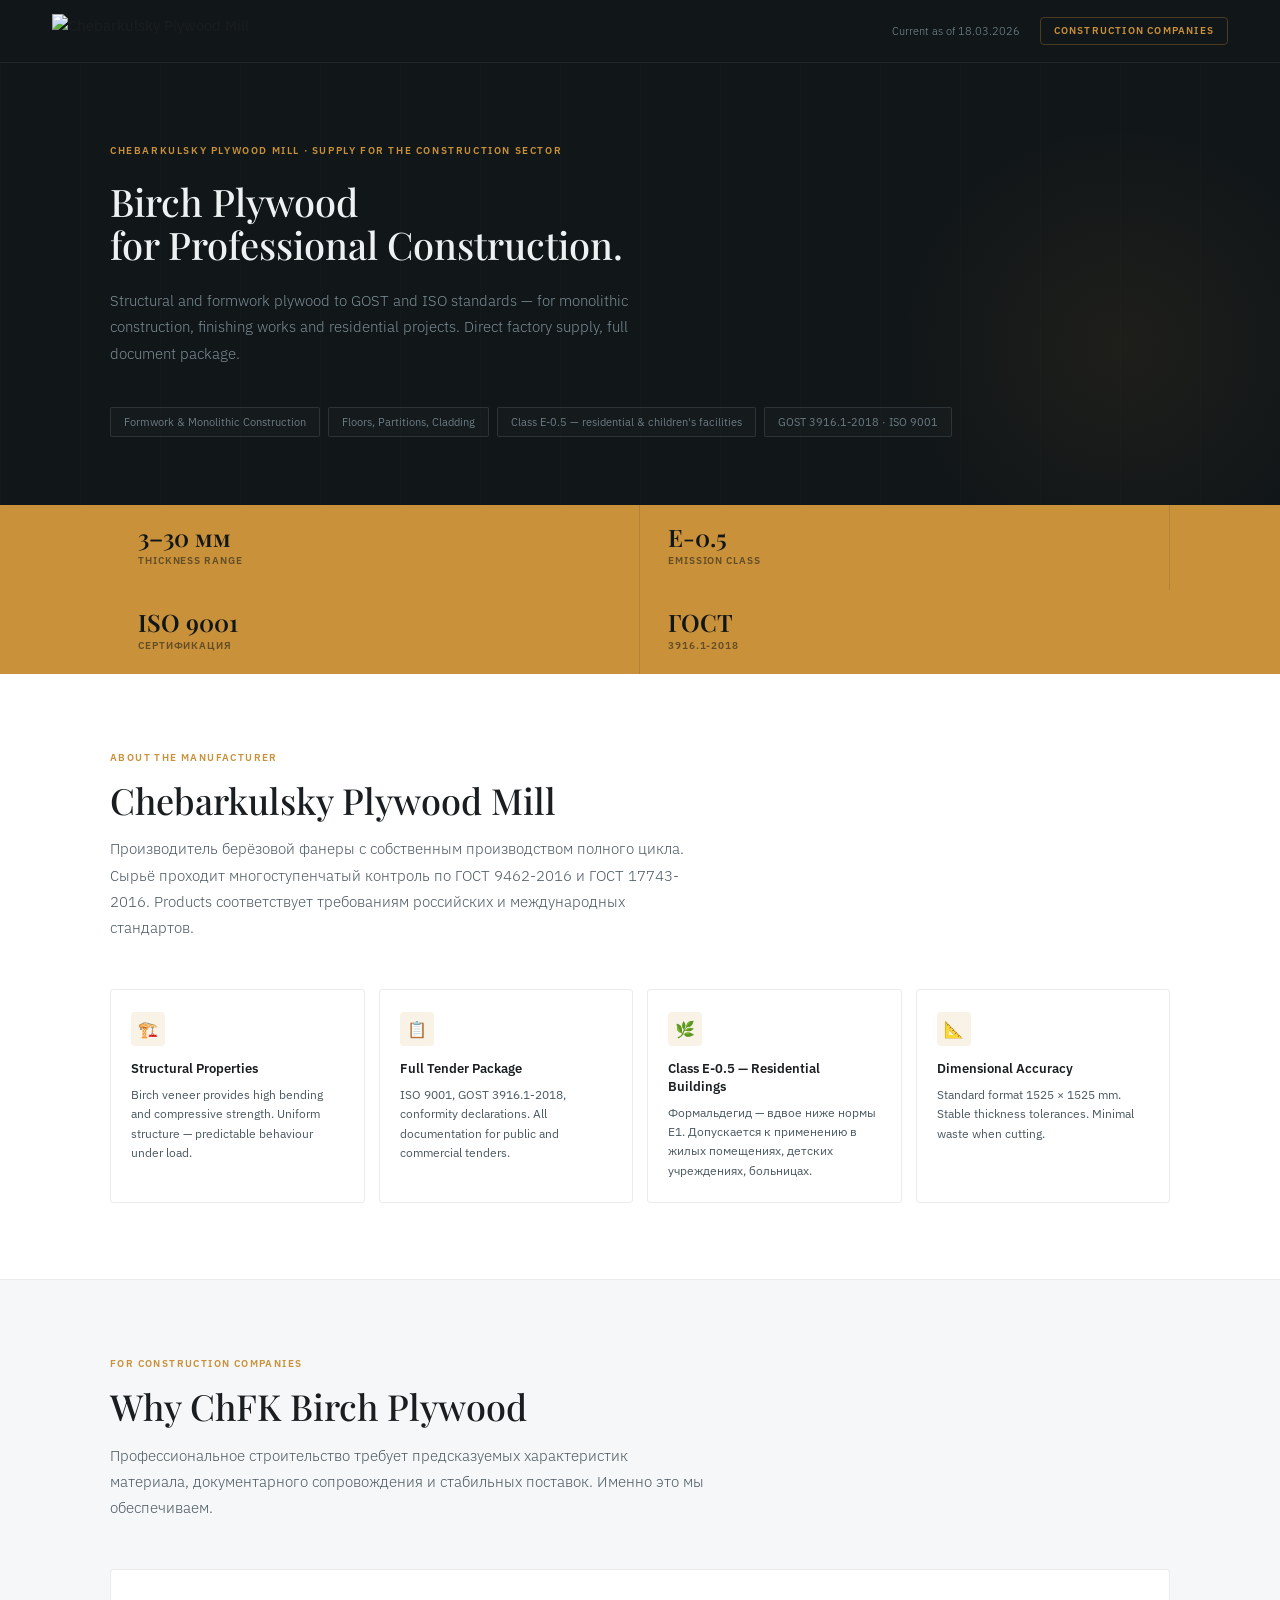
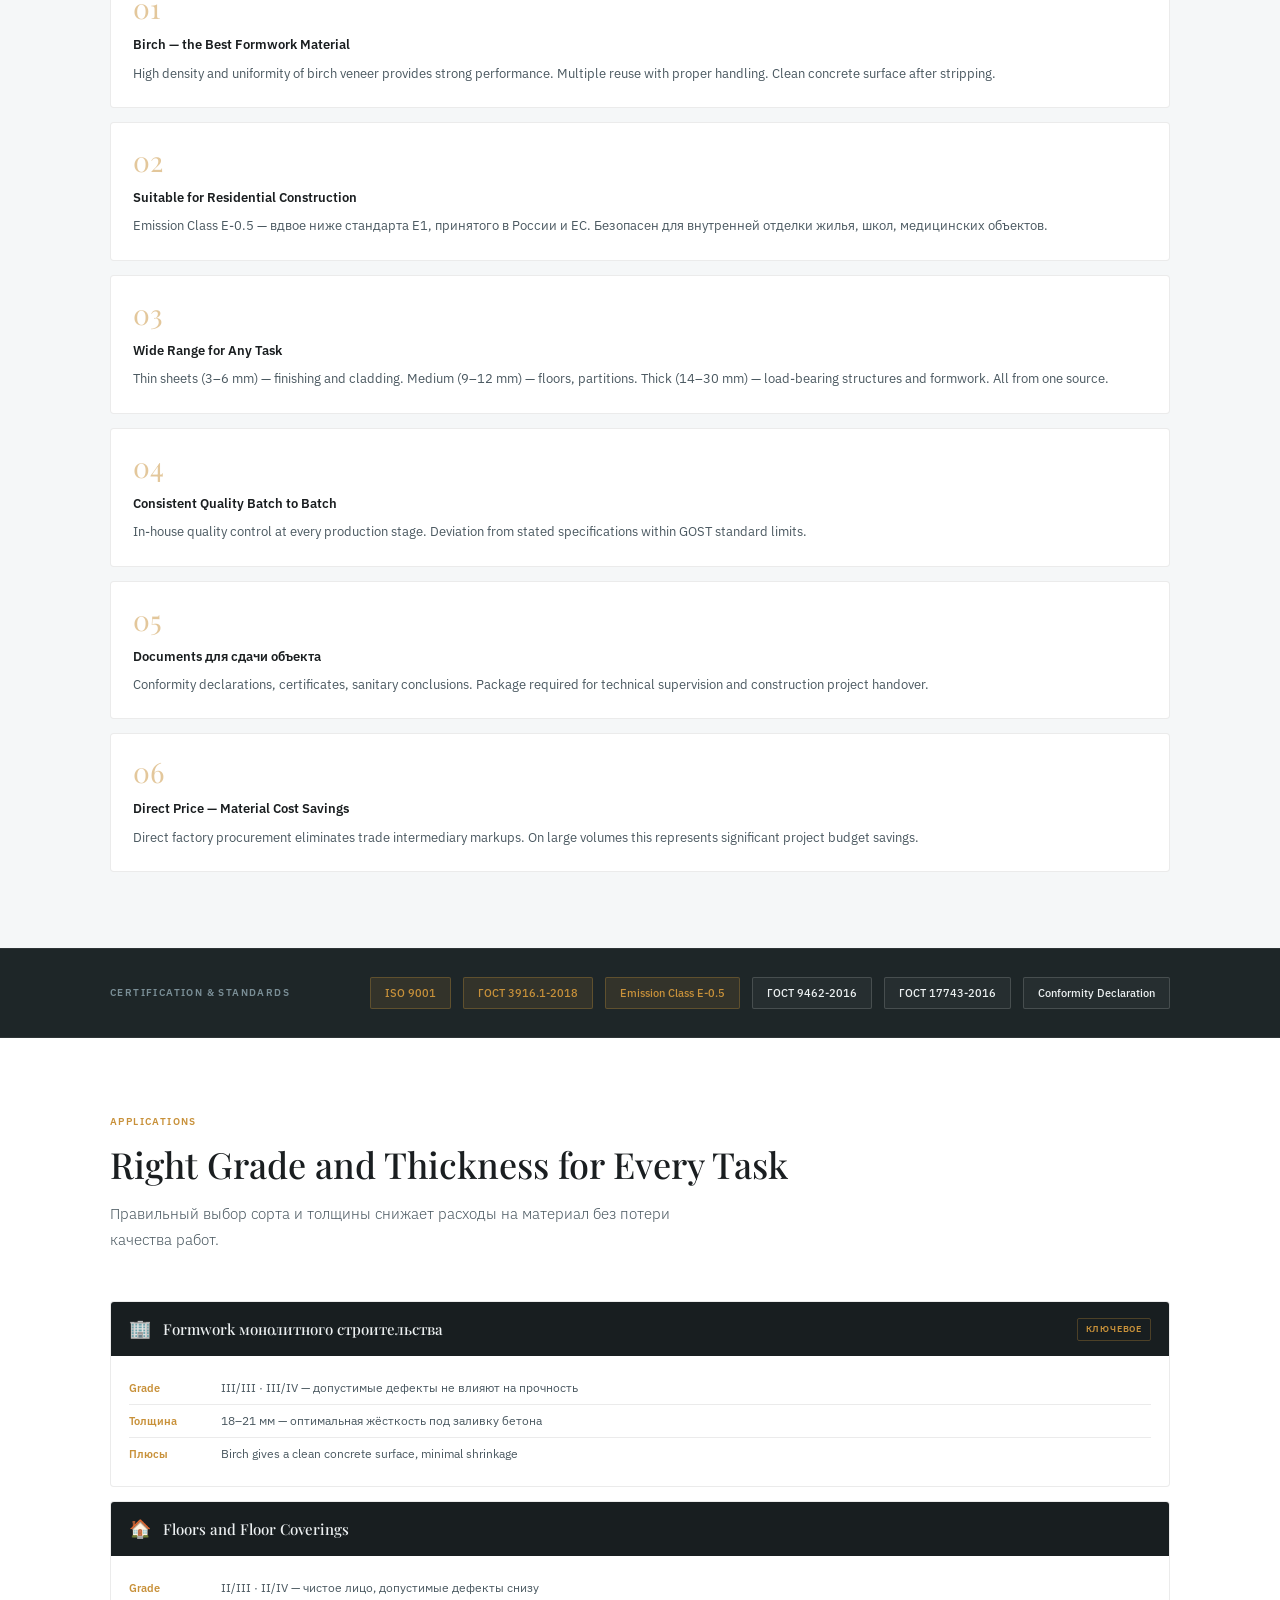
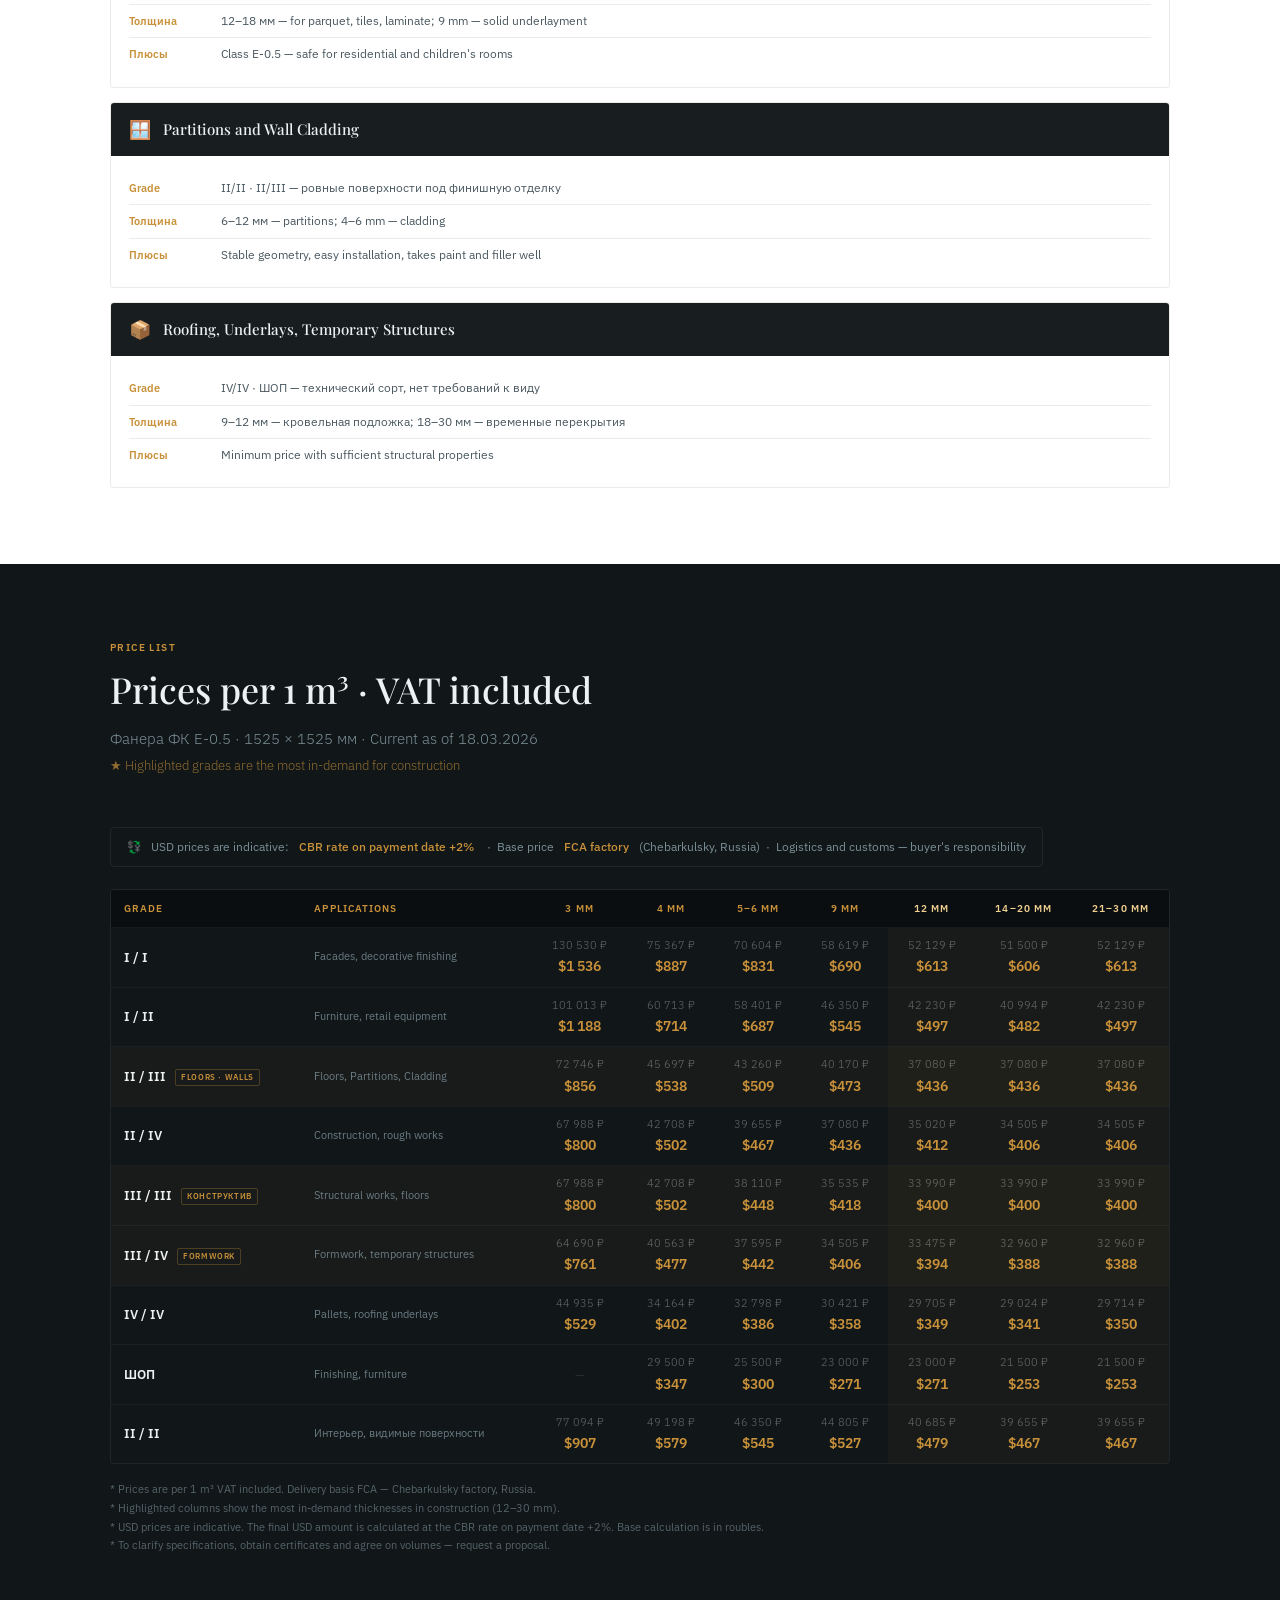
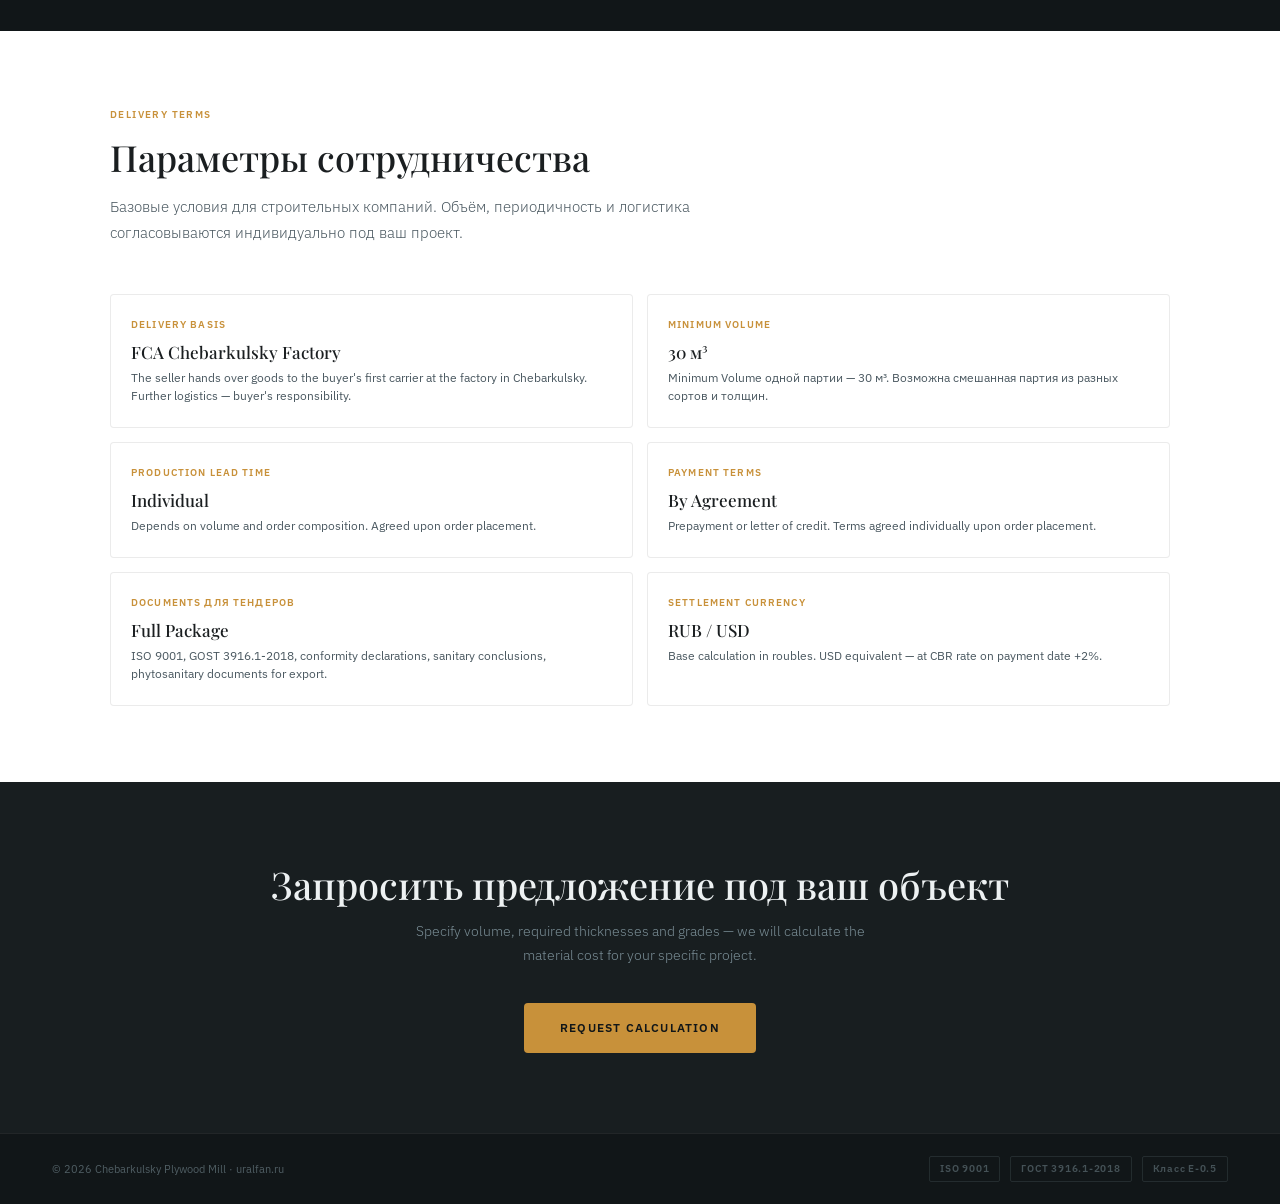
==== commit 5eb1d586: "fix mobile layout" ====
--- a/woods/construction_en.html
+++ b/woods/construction_en.html
@@ -422,13 +422,92 @@
     }
     .divider { height: 1px; background: var(--border); }
 
-    @media (max-width: 900px) {
-      .about-grid { grid-template-columns: repeat(2, 1fr); }
-      .why-grid { grid-template-columns: 1fr; }
+          .why-grid { grid-template-columns: 1fr; }
       .app-grid { grid-template-columns: 1fr; }
       .terms-grid { grid-template-columns: repeat(2, 1fr); }
       .strip-inner { grid-template-columns: repeat(2, 1fr); }
       .hero-h1 { font-size: 38px; }
+    }
+
+
+    @media (max-width: 768px) {
+      .hd { padding: 12px 16px; }
+      .hd-logo { height: 28px; }
+      .hd-date { display: none; }
+      .hd-badge { font-size: 9px; padding: 4px 8px; }
+
+      .hero { padding: 40px 16px 36px; }
+      .hero-h1 { font-size: 28px; }
+      .hero-lead { font-size: 13px; }
+      .hero-pills { gap: 6px; }
+      .pill { font-size: 10px; padding: 4px 9px; }
+
+      .strip-inner { grid-template-columns: repeat(2, 1fr); }
+      .strip-item { padding: 14px 16px; }
+      .strip-val { font-size: 18px; }
+      .strip-lbl { font-size: 9px; }
+
+      .sec { padding: 40px 16px; }
+      .sec-h2 { font-size: 24px; }
+      .sec-intro { font-size: 13px; margin-bottom: 28px; }
+
+      .about-grid { grid-template-columns: 1fr 1fr; gap: 10px; }
+      .a-card { padding: 16px 14px; }
+      .a-text { font-size: 11px; }
+
+      .ben-grid { grid-template-columns: 1fr; gap: 10px; }
+      .ben { padding: 16px 14px; }
+
+      .why-grid { grid-template-columns: 1fr; gap: 10px; }
+      .why-card { padding: 16px 14px; }
+
+      .grades-grid { grid-template-columns: 1fr 1fr; gap: 10px; }
+
+      .terms-grid { grid-template-columns: 1fr 1fr; gap: 10px; }
+      .t-card { padding: 16px 14px; }
+
+      .tiers { grid-template-columns: 1fr; gap: 10px; }
+      .range-grid { grid-template-columns: 1fr; gap: 10px; }
+      .app-grid { grid-template-columns: 1fr; gap: 10px; }
+
+      /* Price note - fix the broken layout */
+      .price-note {
+        display: block;
+        font-size: 11px;
+        padding: 12px 14px;
+        line-height: 1.7;
+      }
+      .price-note br { display: none; }
+
+      /* Table - scrollable with sticky first col */
+      .tbl-outer {
+        overflow-x: auto;
+        -webkit-overflow-scrolling: touch;
+      }
+      table.pt { min-width: 600px; font-size: 11px; }
+      table.pt thead th { font-size: 8.5px; padding: 8px 8px; }
+      table.pt td { padding: 7px 8px; }
+      .td-g { font-size: 11px; }
+      .td-use { font-size: 10px; min-width: 110px; }
+      .p-r { font-size: 9.5px; }
+      .p-u { font-size: 11.5px; }
+
+      .logistics { grid-template-columns: 1fr; gap: 16px; padding: 20px 16px; }
+
+      .cta-sec { padding: 48px 16px; }
+      .cta-h2 { font-size: 26px; }
+      .cta-sub { font-size: 13px; }
+
+      .footer { padding: 16px; flex-direction: column; gap: 10px; text-align: center; }
+      .footer-certs { justify-content: center; }
+
+      .cert-strip { padding: 20px 16px; }
+      .cert-inner { flex-direction: column; gap: 14px; }
+      .cert-badges { flex-wrap: wrap; gap: 8px; }
+
+      .strip-inner { grid-template-columns: repeat(2, 1fr); }
+      .strip-item { border-right: none; border-bottom: 1px solid rgba(0,0,0,0.10); }
+      .strip-item:nth-child(even) { border-right: none; }
     }
 
     @media print {
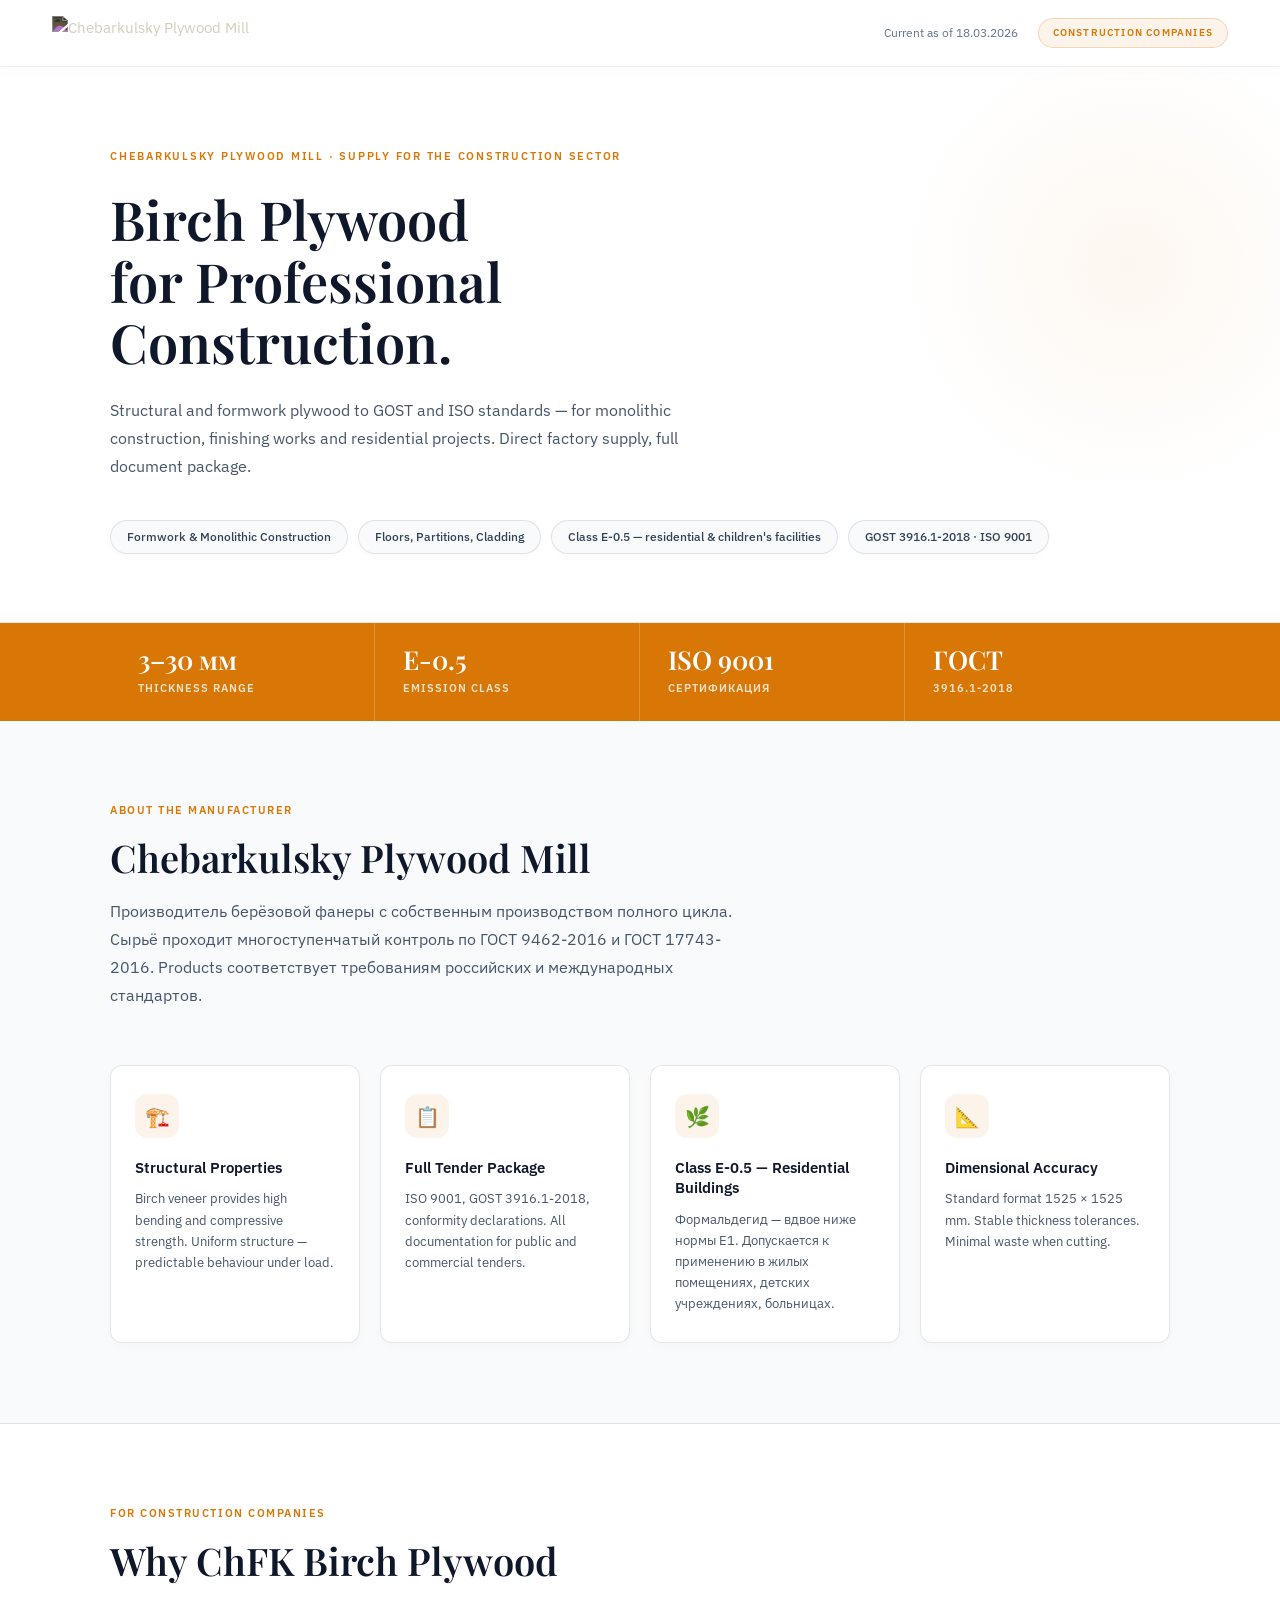
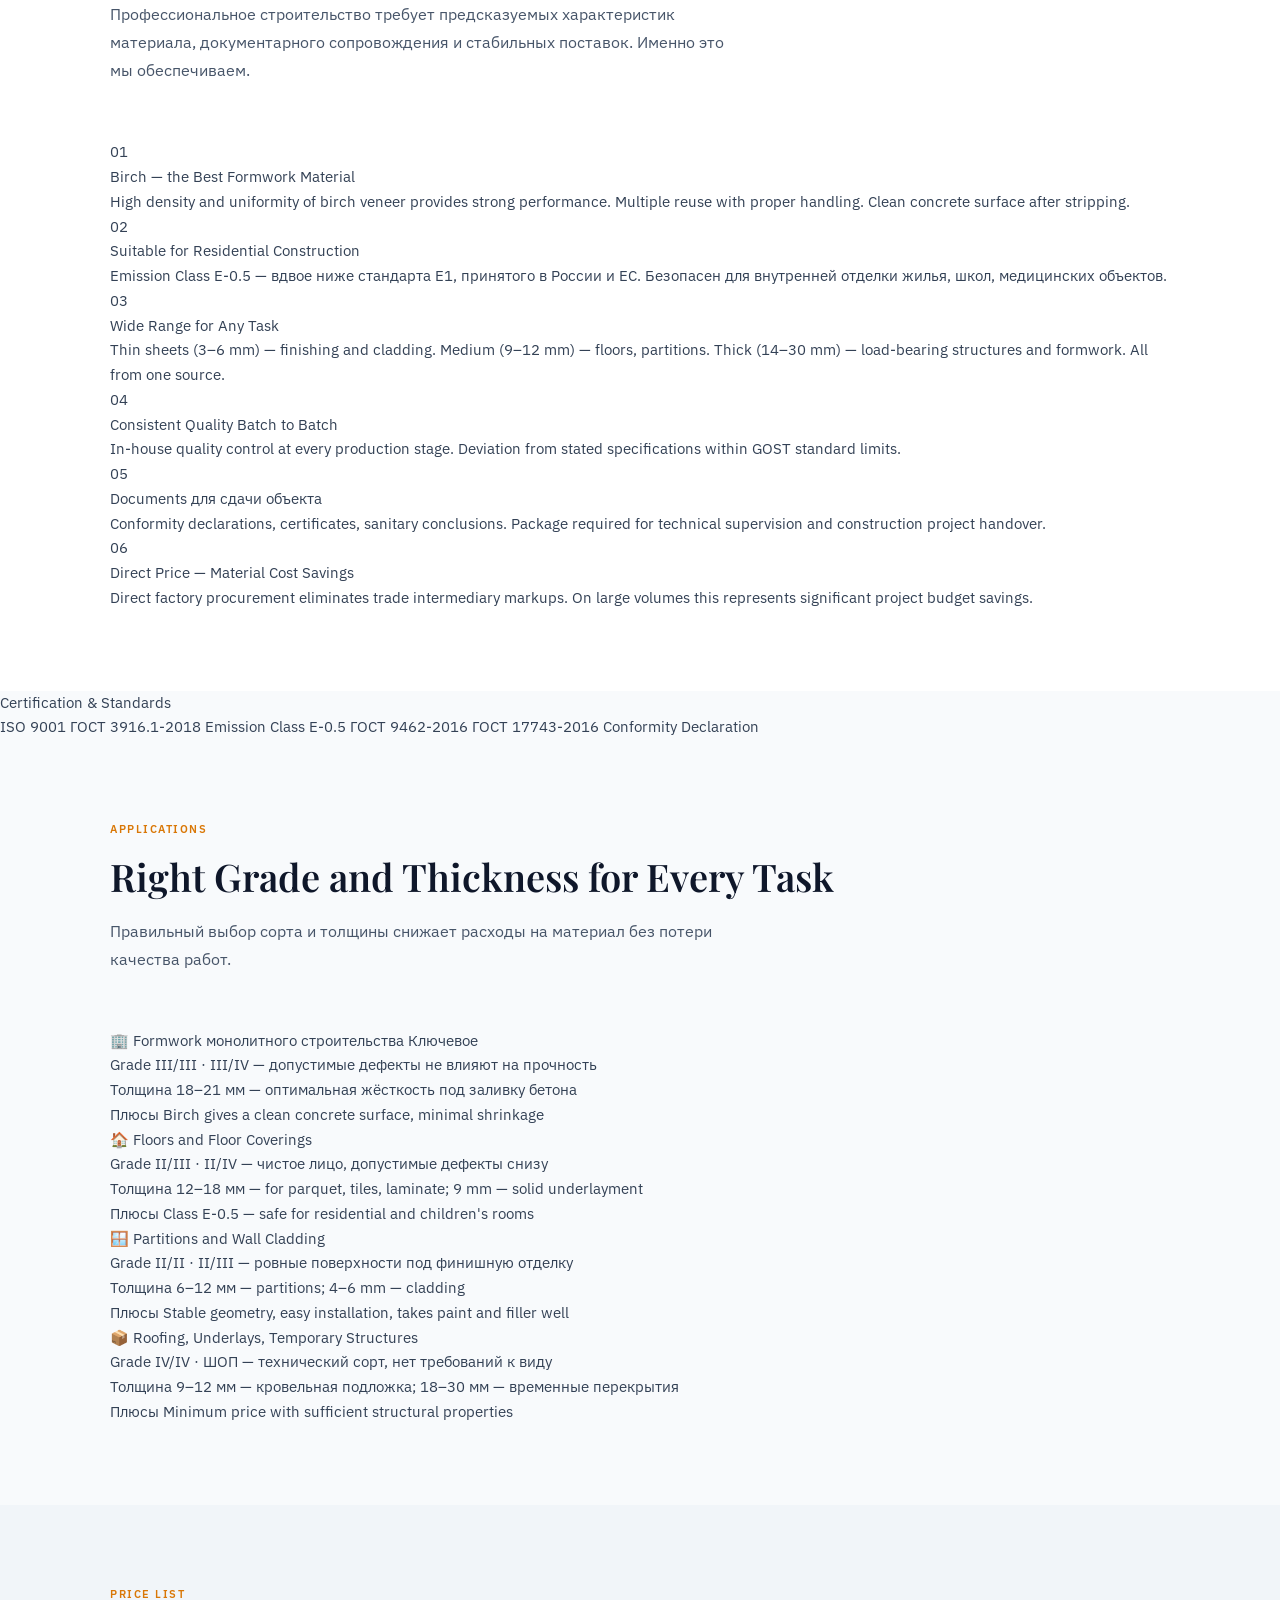
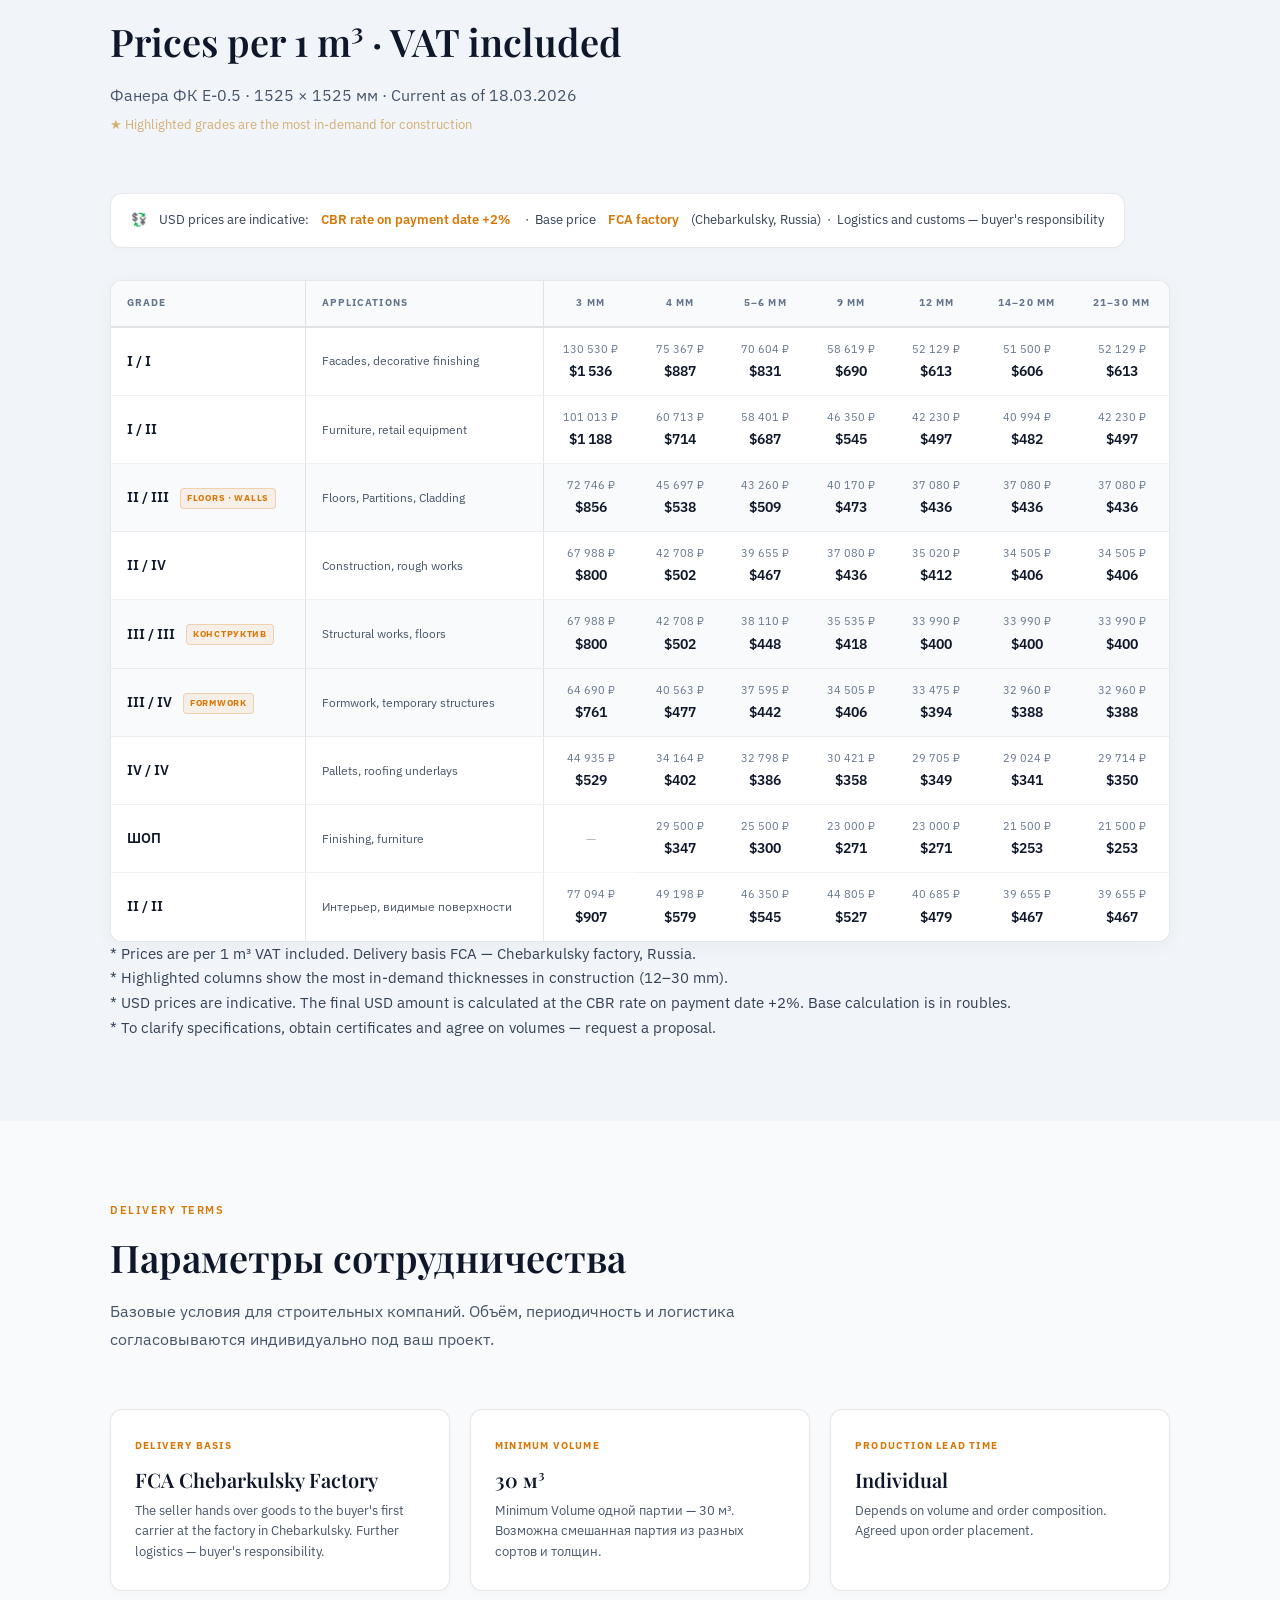
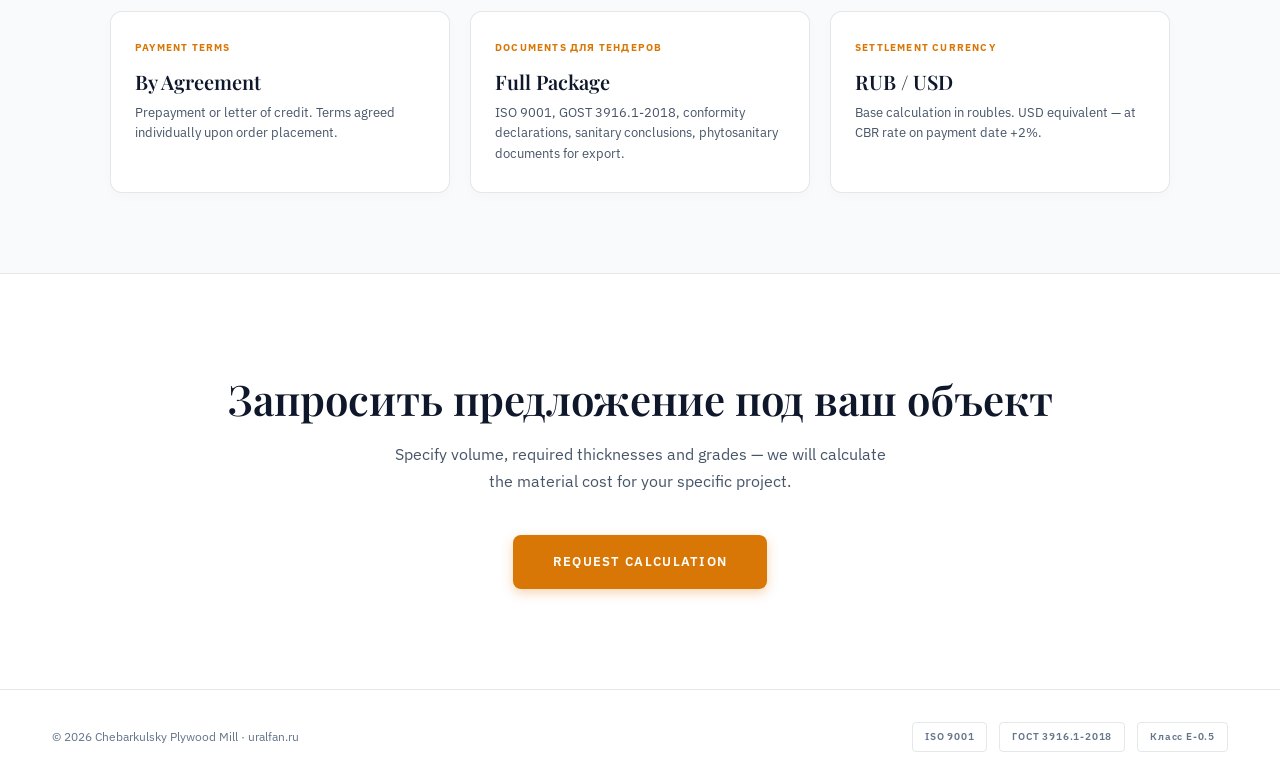
==== commit dfc3fe20: "Refactor: Mobile adaptation, light premium design, CSS architecture overhaul, Netlify security heade" ====
--- a/woods/construction_en.html
+++ b/woods/construction_en.html
@@ -7,514 +7,7 @@
   <link rel="preconnect" href="https://fonts.googleapis.com">
   <link rel="preconnect" href="https://fonts.gstatic.com" crossorigin>
   <link href="https://fonts.googleapis.com/css2?family=Playfair+Display:wght@400;500;600&family=IBM+Plex+Sans:ital,wght@0,300;0,400;0,500;0,600;1,300&display=swap" rel="stylesheet">
-  <style>
-    *, *::before, *::after { box-sizing: border-box; margin: 0; padding: 0; }
-
-    :root {
-      --dark:        #111618;
-      --dark2:       #181E20;
-      --dark3:       #1E2628;
-      --amber:       #C8913A;
-      --amber-dim:   rgba(200,145,58,0.12);
-      --amber-border:rgba(200,145,58,0.30);
-      --steel:       #2E6E8E;
-      --steel-dim:   rgba(46,110,142,0.10);
-      --light:       #EDF1F2;
-      --muted:       #7A8E96;
-      --body:        #1A1E20;
-      --body2:       #4A5860;
-      --white:       #FFFFFF;
-      --offwhite:    #F5F7F8;
-      --border:      rgba(0,0,0,0.08);
-      --border-dark: rgba(255,255,255,0.07);
-      --display:     'Playfair Display', Georgia, serif;
-      --sans:        'IBM Plex Sans', system-ui, sans-serif;
-      --radius:      4px;
-    }
-
-    html { scroll-behavior: smooth; }
-
-    body {
-      font-family: var(--sans);
-      background: var(--white);
-      color: var(--body);
-      font-size: 15px;
-      line-height: 1.65;
-      -webkit-font-smoothing: antialiased;
-    }
-
-    img { display: block; }
-
-    /* ── HEADER ─────────────────────────────────────── */
-    .hd {
-      background: var(--dark);
-      padding: 14px 52px;
-      display: flex;
-      align-items: center;
-      justify-content: space-between;
-      position: sticky;
-      top: 0;
-      z-index: 100;
-      border-bottom: 1px solid var(--border-dark);
-    }
-    .hd-logo { height: 34px; object-fit: contain; }
-    .hd-right { display: flex; align-items: center; gap: 20px; }
-    .hd-date { font-size: 11px; color: var(--muted); font-weight: 300; }
-    .hd-badge {
-      font-size: 10px; font-weight: 600; letter-spacing: 0.12em;
-      text-transform: uppercase; color: var(--amber);
-      border: 1px solid var(--amber-border);
-      padding: 5px 13px; border-radius: var(--radius);
-    }
-
-    /* ── HERO ───────────────────────────────────────── */
-    .hero {
-      background: var(--dark);
-      padding: 80px 52px 68px;
-      position: relative;
-      overflow: hidden;
-    }
-    .hero::before {
-      content: '';
-      position: absolute;
-      left: 0; top: 0; right: 0; bottom: 0;
-      background:
-        repeating-linear-gradient(
-          90deg,
-          rgba(255,255,255,0.012) 0px,
-          rgba(255,255,255,0.012) 1px,
-          transparent 1px,
-          transparent 80px
-        );
-      pointer-events: none;
-    }
-    .hero::after {
-      content: '';
-      position: absolute;
-      right: -80px; bottom: -80px;
-      width: 480px; height: 480px;
-      border-radius: 50%;
-      background: radial-gradient(circle, rgba(200,145,58,0.07) 0%, transparent 65%);
-      pointer-events: none;
-    }
-    .hero-wrap { max-width: 1060px; margin: 0 auto; position: relative; z-index: 1; }
-    .eyebrow {
-      font-size: 10px; font-weight: 600; letter-spacing: 0.16em;
-      text-transform: uppercase; color: var(--amber); margin-bottom: 20px;
-    }
-    .hero-h1 {
-      font-family: var(--display);
-      font-size: 54px; font-weight: 500; color: var(--light);
-      line-height: 1.14; margin-bottom: 22px; max-width: 700px;
-    }
-    .hero-lead {
-      font-size: 15px; font-weight: 300; color: var(--muted);
-      max-width: 560px; line-height: 1.75; margin-bottom: 40px;
-    }
-    .hero-pills { display: flex; flex-wrap: wrap; gap: 8px; }
-    .pill {
-      font-size: 11px; font-weight: 400;
-      color: rgba(122,142,150,0.85);
-      border: 1px solid rgba(122,142,150,0.22);
-      padding: 5px 13px; border-radius: 2px;
-      background: rgba(255,255,255,0.02);
-    }
-
-    /* ── AMBER STRIP ────────────────────────────────── */
-    .strip { background: var(--amber); }
-    .strip-inner {
-      max-width: 1060px; margin: 0 auto;
-      display: grid; grid-template-columns: repeat(4, 1fr);
-    }
-    .strip-item {
-      padding: 20px 28px;
-      border-right: 1px solid rgba(0,0,0,0.10);
-    }
-    .strip-item:last-child { border-right: none; }
-    .strip-val {
-      font-family: var(--display);
-      font-size: 24px; font-weight: 600;
-      color: var(--dark); line-height: 1; margin-bottom: 4px;
-    }
-    .strip-lbl {
-      font-size: 10px; font-weight: 600;
-      letter-spacing: 0.09em; text-transform: uppercase;
-      color: rgba(17,22,24,0.55);
-    }
-
-    /* ── SHARED SECTION ─────────────────────────────── */
-    .sec { padding: 76px 52px; }
-    .sec--alt { background: var(--offwhite); }
-    .sec--dark { background: var(--dark); }
-    .sec-wrap { max-width: 1060px; margin: 0 auto; }
-    .sec-label {
-      font-size: 10px; font-weight: 600; letter-spacing: 0.14em;
-      text-transform: uppercase; color: var(--amber); margin-bottom: 12px;
-    }
-    .sec-h2 {
-      font-family: var(--display);
-      font-size: 36px; font-weight: 500; color: var(--body);
-      line-height: 1.22; margin-bottom: 14px;
-    }
-    .sec--dark .sec-h2 { color: var(--light); }
-    .sec-intro {
-      font-size: 15px; color: var(--body2);
-      max-width: 600px; line-height: 1.75;
-      margin-bottom: 48px; font-weight: 300;
-    }
-    .sec--dark .sec-intro { color: var(--muted); }
-
-    /* ── SPEC CARDS (ABOUT) ─────────────────────────── */
-    .about-grid {
-      display: grid;
-      grid-template-columns: repeat(4, 1fr);
-      gap: 14px;
-    }
-    .a-card {
-      background: var(--white);
-      border: 1px solid var(--border);
-      border-radius: var(--radius);
-      padding: 22px 20px;
-    }
-    .a-icon {
-      width: 34px; height: 34px;
-      background: var(--amber-dim);
-      border-radius: var(--radius);
-      display: flex; align-items: center; justify-content: center;
-      color: var(--amber); font-size: 16px; margin-bottom: 14px;
-    }
-    .a-title {
-      font-size: 13px; font-weight: 600;
-      color: var(--body); margin-bottom: 7px; line-height: 1.35;
-    }
-    .a-text { font-size: 12px; color: var(--body2); line-height: 1.62; }
-
-    /* ── WHY CARDS ──────────────────────────────────── */
-    .why-grid {
-      display: grid;
-      grid-template-columns: repeat(3, 1fr);
-      gap: 14px;
-    }
-    .why-card {
-      background: var(--white);
-      border: 1px solid var(--border);
-      border-radius: var(--radius);
-      padding: 24px 22px;
-    }
-    .why-num {
-      font-family: var(--display);
-      font-size: 28px; font-weight: 400;
-      color: var(--amber); opacity: 0.5;
-      line-height: 1; margin-bottom: 14px;
-    }
-    .why-title {
-      font-size: 13px; font-weight: 600;
-      color: var(--body); margin-bottom: 8px; line-height: 1.4;
-    }
-    .why-text { font-size: 12.5px; color: var(--body2); line-height: 1.65; }
-
-    /* ── APPLICATION MATRIX ─────────────────────────── */
-    .app-grid {
-      display: grid;
-      grid-template-columns: repeat(2, 1fr);
-      gap: 14px;
-    }
-    .app-card {
-      border: 1px solid var(--border);
-      border-radius: var(--radius);
-      overflow: hidden;
-      background: var(--white);
-    }
-    .app-head {
-      background: var(--dark2);
-      padding: 12px 18px;
-      display: flex; align-items: center; gap: 12px;
-    }
-    .app-icon { font-size: 18px; }
-    .app-name {
-      font-family: var(--display);
-      font-size: 15px; font-weight: 500; color: var(--light);
-    }
-    .app-tag {
-      margin-left: auto;
-      font-size: 9px; font-weight: 600;
-      letter-spacing: 0.09em; text-transform: uppercase;
-      color: var(--amber); border: 1px solid var(--amber-border);
-      padding: 3px 8px; border-radius: 2px;
-    }
-    .app-body { padding: 16px 18px; }
-    .app-row {
-      display: flex; gap: 12px;
-      padding: 7px 0;
-      border-bottom: 1px solid var(--border);
-    }
-    .app-row:last-child { border-bottom: none; }
-    .app-key {
-      font-size: 11px; font-weight: 600;
-      color: var(--amber); min-width: 80px; flex-shrink: 0;
-    }
-    .app-val { font-size: 12px; color: var(--body2); line-height: 1.5; }
-
-    /* ── CERT STRIP ─────────────────────────────────── */
-    .cert-strip {
-      background: var(--dark3);
-      border-top: 1px solid var(--border-dark);
-      border-bottom: 1px solid var(--border-dark);
-      padding: 28px 52px;
-    }
-    .cert-inner {
-      max-width: 1060px; margin: 0 auto;
-      display: flex; align-items: center;
-      justify-content: space-between; gap: 32px;
-      flex-wrap: wrap;
-    }
-    .cert-label {
-      font-size: 10px; font-weight: 600;
-      letter-spacing: 0.14em; text-transform: uppercase;
-      color: var(--muted);
-    }
-    .cert-badges { display: flex; gap: 12px; flex-wrap: wrap; }
-    .cbadge {
-      font-size: 11px; font-weight: 500;
-      color: var(--light);
-      border: 1px solid rgba(255,255,255,0.15);
-      padding: 6px 14px; border-radius: 2px;
-      background: rgba(255,255,255,0.04);
-    }
-    .cbadge.hi {
-      color: var(--amber);
-      border-color: var(--amber-border);
-      background: var(--amber-dim);
-    }
-
-    /* ── PRICE TABLE ────────────────────────────────── */
-    .price-note {
-      display: inline-flex; align-items: center; gap: 10px;
-      font-size: 11.5px; color: var(--muted);
-      border: 1px solid var(--border-dark);
-      border-radius: var(--radius);
-      padding: 10px 16px; margin-bottom: 22px; line-height: 1.55;
-    }
-    .price-note strong { color: var(--amber); font-weight: 500; }
-
-    .tbl-outer {
-      overflow-x: auto; border-radius: var(--radius);
-      border: 1px solid rgba(255,255,255,0.07);
-    }
-    table.pt {
-      width: 100%; border-collapse: collapse;
-      font-size: 12px; min-width: 960px;
-    }
-    table.pt thead tr { background: #0A0E10; }
-    table.pt thead th {
-      font-size: 9.5px; font-weight: 600;
-      letter-spacing: 0.11em; text-transform: uppercase;
-      color: var(--amber); padding: 11px 13px;
-      text-align: center;
-      border-bottom: 1px solid rgba(255,255,255,0.05);
-      white-space: nowrap;
-    }
-    table.pt thead th:first-child,
-    table.pt thead th:nth-child(2) { text-align: left; }
-
-    /* Highlight construction-key columns */
-    table.pt thead th.hl { color: #F0D090; }
-    table.pt td.hl { background: rgba(200,145,58,0.04); }
-
-    table.pt tbody tr {
-      border-bottom: 1px solid rgba(255,255,255,0.04);
-      transition: background 0.12s;
-    }
-    table.pt tbody tr:hover { background: rgba(255,255,255,0.025); }
-    table.pt tbody tr:last-child { border-bottom: none; }
-
-    /* highlight the most relevant grades for construction */
-    table.pt tbody tr.row-key { background: rgba(200,145,58,0.04); }
-    table.pt tbody tr.row-key:hover { background: rgba(200,145,58,0.07); }
-
-    table.pt td { padding: 9px 13px; vertical-align: middle; }
-    .td-g { font-weight: 600; color: var(--light); font-size: 13px; white-space: nowrap; }
-    .td-g .best {
-      display: inline-block;
-      font-size: 8px; font-weight: 600;
-      letter-spacing: 0.08em; text-transform: uppercase;
-      color: var(--amber); border: 1px solid var(--amber-border);
-      padding: 1px 5px; border-radius: 2px;
-      margin-left: 6px; vertical-align: middle;
-    }
-    .td-use { font-size: 11px; color: rgba(122,142,150,0.85); line-height: 1.45; min-width: 148px; }
-    .td-p { text-align: center; white-space: nowrap; }
-    .p-r { display: block; font-size: 10.5px; color: rgba(237,241,242,0.38); font-weight: 300; }
-    .p-u { display: block; font-size: 13.5px; font-weight: 600; color: var(--amber); margin-top: 1px; }
-    .td-dash { text-align: center; color: rgba(255,255,255,0.10); }
-    .pt-disclaimer {
-      margin-top: 16px; font-size: 11px;
-      color: rgba(122,142,150,0.65); line-height: 1.7;
-    }
-
-    /* ── TERMS ──────────────────────────────────────── */
-    .terms-grid {
-      display: grid;
-      grid-template-columns: repeat(3, 1fr);
-      gap: 14px;
-    }
-    .t-card {
-      background: var(--white); border: 1px solid var(--border);
-      border-radius: var(--radius); padding: 22px 20px;
-    }
-    .t-lbl {
-      font-size: 9.5px; font-weight: 600;
-      letter-spacing: 0.12em; text-transform: uppercase;
-      color: var(--amber); margin-bottom: 8px;
-    }
-    .t-val {
-      font-family: var(--display);
-      font-size: 17px; font-weight: 500;
-      color: var(--body); margin-bottom: 6px; line-height: 1.3;
-    }
-    .t-note { font-size: 11.5px; color: var(--body2); line-height: 1.58; }
-    .pending {
-      display: inline-block; font-family: var(--sans);
-      font-size: 11px; font-weight: 500;
-      color: var(--amber); background: var(--amber-dim);
-      border: 1px dashed var(--amber-border);
-      padding: 3px 9px; border-radius: 2px;
-    }
-
-    /* ── CTA ────────────────────────────────────────── */
-    .cta-sec {
-      background: var(--dark2); padding: 80px 52px; text-align: center;
-    }
-    .cta-h2 {
-      font-family: var(--display);
-      font-size: 38px; font-weight: 500;
-      color: var(--light); margin-bottom: 12px; line-height: 1.2;
-    }
-    .cta-sub {
-      font-size: 14px; font-weight: 300; color: var(--muted);
-      margin-bottom: 36px;
-      max-width: 480px; margin-left: auto; margin-right: auto; line-height: 1.7;
-    }
-    .cta-btn {
-      display: inline-block; background: var(--amber);
-      color: var(--dark); font-family: var(--sans);
-      font-size: 12px; font-weight: 600;
-      letter-spacing: 0.10em; text-transform: uppercase;
-      text-decoration: none; padding: 15px 36px;
-      border-radius: var(--radius); transition: opacity 0.15s;
-    }
-    .cta-btn:hover { opacity: 0.88; }
-
-    /* ── FOOTER ─────────────────────────────────────── */
-    .footer {
-      background: var(--dark);
-      border-top: 1px solid var(--border-dark);
-      padding: 22px 52px;
-      display: flex; align-items: center; justify-content: space-between;
-    }
-    .footer-l { font-size: 11px; color: rgba(122,142,150,0.6); }
-    .footer-certs { display: flex; gap: 10px; }
-    .cert {
-      font-size: 9.5px; font-weight: 600; letter-spacing: 0.08em;
-      color: rgba(122,142,150,0.50);
-      border: 1px solid rgba(122,142,150,0.18);
-      padding: 4px 10px; border-radius: 2px;
-    }
-    .divider { height: 1px; background: var(--border); }
-
-          .why-grid { grid-template-columns: 1fr; }
-      .app-grid { grid-template-columns: 1fr; }
-      .terms-grid { grid-template-columns: repeat(2, 1fr); }
-      .strip-inner { grid-template-columns: repeat(2, 1fr); }
-      .hero-h1 { font-size: 38px; }
-    }
-
-
-    @media (max-width: 768px) {
-      .hd { padding: 12px 16px; }
-      .hd-logo { height: 28px; }
-      .hd-date { display: none; }
-      .hd-badge { font-size: 9px; padding: 4px 8px; }
-
-      .hero { padding: 40px 16px 36px; }
-      .hero-h1 { font-size: 28px; }
-      .hero-lead { font-size: 13px; }
-      .hero-pills { gap: 6px; }
-      .pill { font-size: 10px; padding: 4px 9px; }
-
-      .strip-inner { grid-template-columns: repeat(2, 1fr); }
-      .strip-item { padding: 14px 16px; }
-      .strip-val { font-size: 18px; }
-      .strip-lbl { font-size: 9px; }
-
-      .sec { padding: 40px 16px; }
-      .sec-h2 { font-size: 24px; }
-      .sec-intro { font-size: 13px; margin-bottom: 28px; }
-
-      .about-grid { grid-template-columns: 1fr 1fr; gap: 10px; }
-      .a-card { padding: 16px 14px; }
-      .a-text { font-size: 11px; }
-
-      .ben-grid { grid-template-columns: 1fr; gap: 10px; }
-      .ben { padding: 16px 14px; }
-
-      .why-grid { grid-template-columns: 1fr; gap: 10px; }
-      .why-card { padding: 16px 14px; }
-
-      .grades-grid { grid-template-columns: 1fr 1fr; gap: 10px; }
-
-      .terms-grid { grid-template-columns: 1fr 1fr; gap: 10px; }
-      .t-card { padding: 16px 14px; }
-
-      .tiers { grid-template-columns: 1fr; gap: 10px; }
-      .range-grid { grid-template-columns: 1fr; gap: 10px; }
-      .app-grid { grid-template-columns: 1fr; gap: 10px; }
-
-      /* Price note - fix the broken layout */
-      .price-note {
-        display: block;
-        font-size: 11px;
-        padding: 12px 14px;
-        line-height: 1.7;
-      }
-      .price-note br { display: none; }
-
-      /* Table - scrollable with sticky first col */
-      .tbl-outer {
-        overflow-x: auto;
-        -webkit-overflow-scrolling: touch;
-      }
-      table.pt { min-width: 600px; font-size: 11px; }
-      table.pt thead th { font-size: 8.5px; padding: 8px 8px; }
-      table.pt td { padding: 7px 8px; }
-      .td-g { font-size: 11px; }
-      .td-use { font-size: 10px; min-width: 110px; }
-      .p-r { font-size: 9.5px; }
-      .p-u { font-size: 11.5px; }
-
-      .logistics { grid-template-columns: 1fr; gap: 16px; padding: 20px 16px; }
-
-      .cta-sec { padding: 48px 16px; }
-      .cta-h2 { font-size: 26px; }
-      .cta-sub { font-size: 13px; }
-
-      .footer { padding: 16px; flex-direction: column; gap: 10px; text-align: center; }
-      .footer-certs { justify-content: center; }
-
-      .cert-strip { padding: 20px 16px; }
-      .cert-inner { flex-direction: column; gap: 14px; }
-      .cert-badges { flex-wrap: wrap; gap: 8px; }
-
-      .strip-inner { grid-template-columns: repeat(2, 1fr); }
-      .strip-item { border-right: none; border-bottom: 1px solid rgba(0,0,0,0.10); }
-      .strip-item:nth-child(even) { border-right: none; }
-    }
-
-    @media print {
-      .hd { position: static; }
-      * { -webkit-print-color-adjust: exact; print-color-adjust: exact; }
-    }
-  </style>
+  <link rel="stylesheet" href="pages.css">
 </head>
 <body>
 
--- a/woods/pages.css
+++ b/woods/pages.css
@@ -0,0 +1,505 @@
+
+*, *::before, *::after { box-sizing: border-box; margin: 0; padding: 0; }
+
+:root {
+  --dark:        #F8FAFC;
+  --dark2:       #FFFFFF;
+  --dark3:       #F1F5F9;
+  --amber:       #D97706;
+  --amber-dim:   rgba(217,119,6,0.08);
+  --amber-border:rgba(217,119,6,0.25);
+  --light:       #0F172A;
+  --muted:       #64748B;
+  --body:        #334155;
+  --body2:       #475569;
+  --white:       #FFFFFF;
+  --offwhite:    #F8FAFC;
+  --border:      rgba(15,23,42,0.1);
+  --border-dark: rgba(15,23,42,0.06);
+  --display:     'Playfair Display', Georgia, serif;
+  --sans:        'IBM Plex Sans', system-ui, sans-serif;
+  --radius:      12px;
+}
+
+html { scroll-behavior: smooth; overflow-x: hidden; }
+body {
+  font-family: var(--sans);
+  background: var(--offwhite);
+  color: var(--body);
+  font-size: 15px;
+  line-height: 1.65;
+  -webkit-font-smoothing: antialiased;
+  overflow-x: hidden; /* Critical for mobile scale jumping */
+  width: 100vw;
+}
+img { display: block; }
+
+/* ── HEADER ── */
+.hd {
+  background: var(--white);
+  padding: 16px 52px;
+  display: flex; align-items: center; justify-content: space-between;
+  position: sticky; top: 0; z-index: 100;
+  border-bottom: 1px solid var(--border-dark);
+  box-shadow: 0 4px 20px rgba(0,0,0,0.02);
+}
+.hd-logo { height: 34px; object-fit: contain; filter: invert(1) opacity(0.8); }
+.hd-right { display: flex; align-items: center; gap: 20px; }
+.hd-date { font-size: 12px; color: var(--muted); font-weight: 400; }
+.hd-badge {
+  font-size: 10px; font-weight: 600; letter-spacing: 0.12em;
+  text-transform: uppercase; color: var(--amber);
+  border: 1px solid var(--amber-border);
+  background: var(--amber-dim);
+  padding: 6px 14px; border-radius: 20px;
+}
+
+/* ── HERO ── */
+.hero {
+  background: var(--white);
+  padding: 80px 52px 68px;
+  position: relative; overflow: hidden;
+  border-bottom: 1px solid var(--border);
+}
+.hero::after {
+  content: '';
+  position: absolute; right: -100px; top: -50px;
+  width: 500px; height: 500px; border-radius: 50%;
+  background: radial-gradient(circle, rgba(217,119,6,0.06) 0%, transparent 65%);
+  pointer-events: none;
+}
+.hero-wrap { max-width: 1060px; margin: 0 auto; position: relative; z-index: 1; }
+.eyebrow {
+  font-size: 11px; font-weight: 600; letter-spacing: 0.16em;
+  text-transform: uppercase; color: var(--amber); margin-bottom: 24px;
+}
+.hero-h1 {
+  font-family: var(--display);
+  font-size: 54px; font-weight: 600; color: var(--light);
+  line-height: 1.14; margin-bottom: 22px; max-width: 700px;
+}
+.hero-lead {
+  font-size: 16px; font-weight: 400; color: var(--body2);
+  max-width: 600px; line-height: 1.75; margin-bottom: 40px;
+}
+.hero-pills { display: flex; flex-wrap: wrap; gap: 10px; }
+.pill {
+  font-size: 12px; font-weight: 500;
+  color: var(--body);
+  border: 1px solid var(--border);
+  padding: 6px 16px; border-radius: 24px;
+  background: var(--dark);
+  box-shadow: 0 2px 4px rgba(0,0,0,0.02);
+}
+
+/* ── STRIP ── */
+.strip { background: var(--amber); }
+.strip-inner {
+  max-width: 1060px; margin: 0 auto;
+  display: grid; grid-template-columns: repeat(4, 1fr);
+}
+.strip-item { padding: 24px 28px; border-right: 1px solid rgba(255,255,255,0.2); }
+.strip-item:last-child { border-right: none; }
+.strip-val {
+  font-family: var(--display);
+  font-size: 26px; font-weight: 600;
+  color: #FFFFFF; line-height: 1; margin-bottom: 6px;
+}
+.strip-lbl {
+  font-size: 11px; font-weight: 600;
+  letter-spacing: 0.09em; text-transform: uppercase;
+  color: rgba(255,255,255,0.8);
+}
+
+/* ── SHARED ── */
+.sec { padding: 80px 52px; background: var(--offwhite); }
+.sec--alt { background: var(--white); }
+.sec--dark { background: var(--dark3); }
+.sec-wrap { max-width: 1060px; margin: 0 auto; }
+.sec-label {
+  font-size: 11px; font-weight: 600; letter-spacing: 0.14em;
+  text-transform: uppercase; color: var(--amber); margin-bottom: 16px;
+}
+.sec-h2 {
+  font-family: var(--display);
+  font-size: 38px; font-weight: 600;
+  color: var(--light); line-height: 1.22; margin-bottom: 16px;
+}
+.sec-intro {
+  font-size: 16px; color: var(--body2);
+  max-width: 640px; line-height: 1.75;
+  margin-bottom: 56px; font-weight: 400;
+}
+
+/* ── CARDS ── */
+.about-grid { display: grid; grid-template-columns: repeat(4, 1fr); gap: 20px; }
+.a-card {
+  background: var(--white); border: 1px solid var(--border);
+  border-radius: var(--radius); padding: 28px 24px;
+  box-shadow: 0 4px 12px rgba(0,0,0,0.02);
+  transition: transform 0.2s, box-shadow 0.2s;
+}
+.a-card:hover {
+  transform: translateY(-4px);
+  box-shadow: 0 12px 24px rgba(0,0,0,0.06);
+}
+.a-icon {
+  width: 44px; height: 44px; background: var(--amber-dim);
+  border-radius: var(--radius);
+  display: flex; align-items: center; justify-content: center;
+  color: var(--amber); font-size: 20px; margin-bottom: 20px;
+}
+.a-title { font-size: 15px; font-weight: 600; color: var(--light); margin-bottom: 10px; line-height: 1.35; }
+.a-text { font-size: 13px; color: var(--body2); line-height: 1.62; }
+
+/* ── TIERS ── */
+.tiers { display: grid; grid-template-columns: repeat(3, 1fr); gap: 20px; }
+.tier {
+  border-radius: var(--radius); overflow: hidden;
+  border: 1px solid var(--border);
+  box-shadow: 0 4px 12px rgba(0,0,0,0.03);
+  background: var(--white);
+}
+.tier-head {
+  padding: 20px 24px;
+  display: flex; align-items: baseline; gap: 10px;
+  background: var(--dark);
+  border-bottom: 1px solid var(--border);
+}
+.tier-head.t2 { background: var(--dark3); }
+.tier-head.t3 { background: #E2E8F0; }
+.tier-name {
+  font-family: var(--display);
+  font-size: 18px; font-weight: 600; color: var(--light);
+}
+.tier-tag {
+  font-size: 10px; font-weight: 700;
+  letter-spacing: 0.09em; text-transform: uppercase;
+  color: var(--amber); margin-left: auto;
+  background: var(--white); padding: 4px 8px; border-radius: 12px;
+}
+.tier-body { padding: 20px 24px; }
+.tier-row {
+  display: flex; justify-content: space-between; align-items: center;
+  padding: 10px 0; border-bottom: 1px solid var(--border);
+}
+.tier-row:last-child { border-bottom: none; }
+.tier-key { font-size: 12px; color: var(--body2); }
+.tier-val { font-size: 13px; font-weight: 600; color: var(--light); }
+.tier-val.amber { color: var(--amber); }
+
+/* ── RANGE/GRADES ── */
+.range-grid { display: grid; grid-template-columns: repeat(2, 1fr); gap: 20px; }
+.r-card {
+  background: var(--white); border: 1px solid var(--border);
+  border-radius: var(--radius); padding: 28px 24px;
+  display: flex; gap: 20px;
+  box-shadow: 0 4px 12px rgba(0,0,0,0.02);
+}
+.r-thick {
+  font-family: var(--display);
+  font-size: 32px; font-weight: 500;
+  color: var(--amber);
+  line-height: 1; flex-shrink: 0; width: 70px;
+}
+.r-title { font-size: 15px; font-weight: 600; color: var(--light); margin-bottom: 8px; }
+.r-text { font-size: 13px; color: var(--body2); line-height: 1.6; }
+.r-grades { display: flex; flex-wrap: wrap; gap: 6px; margin-top: 12px; }
+.r-grade {
+  font-size: 11px; font-weight: 600;
+  color: var(--amber); background: var(--amber-dim);
+  border: 1px solid var(--amber-border);
+  padding: 4px 10px; border-radius: 4px;
+}
+
+/* GRADES SPECIFIC (Distributor) */
+.grades-grid { display: grid; grid-template-columns: repeat(3, 1fr); gap: 16px; }
+.gr-card {
+  border: 1px solid var(--border); border-radius: var(--radius); overflow: hidden;
+  background: var(--white);
+  box-shadow: 0 4px 12px rgba(0,0,0,0.02);
+}
+.gr-head {
+  background: var(--dark); padding: 14px 20px;
+  display: flex; align-items: baseline; gap: 9px;
+  border-bottom: 1px solid var(--border);
+}
+.gr-name { font-family: var(--display); font-size: 18px; font-weight: 600; color: var(--light); }
+.gr-tag {
+  font-size: 10px; font-weight: 600; letter-spacing: 0.09em; text-transform: uppercase;
+  color: var(--amber); margin-left: auto;
+}
+.gr-body { padding: 16px 20px; font-size: 13px; color: var(--body2); line-height: 1.62; }
+
+/* BENEFITS (Distributor) */
+.ben-grid { display: grid; grid-template-columns: 1fr 1fr; gap: 20px; }
+.ben {
+  display: flex; gap: 20px; background: var(--white);
+  border: 1px solid var(--border); border-radius: var(--radius);
+  padding: 28px 24px; box-shadow: 0 4px 12px rgba(0,0,0,0.02);
+}
+.ben-num {
+  font-family: var(--display); font-size: 32px; font-weight: 500;
+  color: var(--amber); opacity: 0.8; line-height: 1; flex-shrink: 0;
+}
+.ben-title { font-size: 15px; font-weight: 600; color: var(--light); margin-bottom: 8px; line-height: 1.4; }
+.ben-text { font-size: 13.5px; color: var(--body2); line-height: 1.65; }
+
+/* ── PRICE TABLE ── */
+.price-note {
+  display: inline-flex; align-items: flex-start; gap: 12px;
+  font-size: 13px; color: var(--body);
+  background: var(--white);
+  border: 1px solid var(--border);
+  border-radius: var(--radius);
+  padding: 16px 20px; margin-bottom: 32px; line-height: 1.6;
+  box-shadow: 0 2px 8px rgba(0,0,0,0.02);
+}
+.price-note strong { color: var(--amber); font-weight: 600; }
+
+.tbl-outer {
+  overflow-x: auto; 
+  -webkit-overflow-scrolling: touch;
+  border-radius: var(--radius);
+  border: 1px solid var(--border);
+  background: var(--white);
+  box-shadow: 0 4px 20px rgba(0,0,0,0.04);
+  position: relative;
+}
+
+table.pt {
+  width: 100%; border-collapse: separate; border-spacing: 0;
+  font-size: 13px; min-width: 900px;
+}
+table.pt thead tr { background: var(--dark); }
+table.pt thead th {
+  font-size: 10px; font-weight: 700;
+  letter-spacing: 0.11em; text-transform: uppercase;
+  color: var(--muted); padding: 14px 16px;
+  text-align: center;
+  border-bottom: 2px solid var(--border);
+}
+table.pt thead th:first-child,
+table.pt thead th:nth-child(2) { text-align: left; }
+
+table.pt tbody tr {
+  background: var(--white);
+  transition: background 0.15s;
+}
+table.pt tbody tr:hover { background: var(--offwhite); }
+table.pt tbody tr.row-key { background: #F8FAFC; }
+table.pt tbody tr.row-key:hover { background: #F1F5F9; }
+
+table.pt td {
+  padding: 12px 16px; vertical-align: middle;
+  border-bottom: 1px solid var(--border-dark);
+}
+table.pt tbody tr:last-child td { border-bottom: none; }
+
+/* STICKY COLUMNS FOR MOBILE */
+table.pt th:first-child, table.pt td:first-child {
+  position: sticky; left: 0; z-index: 2;
+  background: inherit;
+  border-right: 1px solid var(--border);
+}
+table.pt th:nth-child(2), table.pt td:nth-child(2) {
+  position: sticky; left: 85px; z-index: 2;
+  background: inherit;
+  border-right: 1px solid var(--border);
+}
+
+/* Ensure header cells are opaque */
+table.pt thead th:first-child, table.pt thead th:nth-child(2) {
+  background: var(--dark);
+}
+
+.td-g { font-weight: 600; color: var(--light); font-size: 14px; white-space: nowrap; }
+.td-g .best {
+  display: inline-block; font-size: 9px; font-weight: 700;
+  letter-spacing: 0.08em; text-transform: uppercase;
+  color: var(--amber); border: 1px solid var(--amber-border);
+  background: var(--amber-dim);
+  padding: 2px 6px; border-radius: 4px;
+  margin-left: 8px; vertical-align: middle;
+}
+.td-use { font-size: 12px; color: var(--body2); line-height: 1.45; min-width: 148px; }
+.td-p { text-align: center; white-space: nowrap; }
+.p-r { display: block; font-size: 11px; color: var(--muted); font-weight: 400; }
+.p-u { display: block; font-size: 14px; font-weight: 600; color: var(--light); margin-top: 2px; }
+.td-dash { text-align: center; color: var(--muted); opacity: 0.5; }
+
+/* ── TERMS ── */
+.terms-grid { display: grid; grid-template-columns: repeat(3, 1fr); gap: 20px; }
+.t-card {
+  background: var(--white); border: 1px solid var(--border);
+  border-radius: var(--radius); padding: 28px 24px;
+  box-shadow: 0 4px 12px rgba(0,0,0,0.02);
+}
+.t-lbl {
+  font-size: 10px; font-weight: 700;
+  letter-spacing: 0.12em; text-transform: uppercase;
+  color: var(--amber); margin-bottom: 12px;
+}
+.t-val {
+  font-family: var(--display);
+  font-size: 20px; font-weight: 600;
+  color: var(--light); margin-bottom: 8px; line-height: 1.3;
+}
+.t-note { font-size: 13px; color: var(--body2); line-height: 1.58; }
+.pending {
+  display: inline-block; font-family: var(--sans);
+  font-size: 12px; font-weight: 600;
+  color: var(--amber); background: var(--amber-dim);
+  border: 1px dashed var(--amber-border);
+  padding: 4px 10px; border-radius: 4px;
+}
+
+/* ── LOGISTICS ── */
+.logistics {
+  background: var(--white);
+  border: 1px solid var(--border);
+  border-radius: var(--radius);
+  padding: 36px 40px;
+  margin-top: 40px;
+  display: grid; grid-template-columns: 1fr 1fr; gap: 40px;
+  box-shadow: 0 4px 16px rgba(0,0,0,0.03);
+}
+.log-title {
+  font-family: var(--display);
+  font-size: 20px; font-weight: 600;
+  color: var(--light); margin-bottom: 16px;
+}
+.log-row {
+  display: flex; gap: 12px;
+  padding: 10px 0; border-bottom: 1px solid var(--border);
+}
+.log-row:last-child { border-bottom: none; }
+.log-dot {
+  width: 8px; height: 8px; border-radius: 50%;
+  background: var(--amber); flex-shrink: 0; margin-top: 7px;
+}
+.log-text { font-size: 13.5px; color: var(--body2); line-height: 1.55; }
+
+/* ── CTA ── */
+.cta-sec { background: var(--white); padding: 100px 52px; text-align: center; border-top: 1px solid var(--border); }
+.cta-h2 {
+  font-family: var(--display);
+  font-size: 42px; font-weight: 600;
+  color: var(--light); margin-bottom: 16px; line-height: 1.2;
+}
+.cta-sub {
+  font-size: 16px; font-weight: 400; color: var(--body2);
+  margin-bottom: 40px;
+  max-width: 500px; margin-left: auto; margin-right: auto; line-height: 1.7;
+}
+.cta-btn {
+  display: inline-block; background: var(--amber);
+  color: #FFFFFF; font-family: var(--sans);
+  font-size: 13px; font-weight: 600;
+  letter-spacing: 0.10em; text-transform: uppercase;
+  text-decoration: none; padding: 16px 40px;
+  border-radius: 8px; transition: all 0.2s;
+  box-shadow: 0 4px 12px rgba(217,119,6,0.3);
+}
+.cta-btn:hover {
+  transform: translateY(-2px);
+  box-shadow: 0 8px 20px rgba(217,119,6,0.4);
+}
+
+/* ── FOOTER ── */
+.footer {
+  background: var(--white); border-top: 1px solid var(--border);
+  padding: 32px 52px;
+  display: flex; align-items: center; justify-content: space-between;
+}
+.footer-l { font-size: 12px; color: var(--muted); }
+.footer-certs { display: flex; gap: 12px; }
+.cert {
+  font-size: 10px; font-weight: 600; letter-spacing: 0.08em;
+  color: var(--muted);
+  border: 1px solid var(--border);
+  padding: 6px 12px; border-radius: 4px;
+}
+.divider { height: 1px; background: var(--border); margin: 0; }
+
+/* ── RESPONSIVE ── */
+@media (max-width: 1024px) {
+  .tiers { grid-template-columns: 1fr; }
+  .range-grid { grid-template-columns: 1fr; }
+  .terms-grid { grid-template-columns: repeat(2, 1fr); }
+  .strip-inner { grid-template-columns: repeat(2, 1fr); }
+  .hero-h1 { font-size: 44px; }
+  .logistics { grid-template-columns: 1fr; gap: 24px; }
+  .about-grid { grid-template-columns: repeat(2, 1fr); }
+  .grades-grid { grid-template-columns: repeat(2, 1fr); }
+}
+
+@media (max-width: 768px) {
+  /* Fix layout scale bugs */
+  html, body { width: 100vw; overflow-x: hidden; }
+  
+  .hd { padding: 16px 20px; }
+  .hd-logo { height: 28px; }
+  .hd-date { display: none; }
+  .hd-badge { font-size: 9px; padding: 6px 10px; }
+
+  .hero { padding: 48px 20px 40px; }
+  .hero-h1 { font-size: 32px; }
+  .hero-lead { font-size: 14px; }
+  .hero-pills { gap: 8px; }
+  .pill { font-size: 11px; padding: 6px 12px; }
+
+  .strip-inner { grid-template-columns: repeat(2, 1fr); }
+  .strip-item { padding: 20px; border-bottom: 1px solid rgba(255,255,255,0.2); border-right: 1px solid rgba(255,255,255,0.2); }
+  .strip-item:nth-child(even) { border-right: none; }
+  .strip-item:nth-last-child(-n+2) { border-bottom: none; }
+  .strip-val { font-size: 22px; }
+  .strip-lbl { font-size: 10px; }
+
+  .sec { padding: 48px 20px; }
+  .sec-h2 { font-size: 28px; }
+  .sec-intro { font-size: 14px; margin-bottom: 32px; }
+
+  .about-grid { grid-template-columns: 1fr; gap: 16px; }
+  .a-card { padding: 20px; }
+  .a-text { font-size: 13px; }
+
+  .ben-grid { grid-template-columns: 1fr; gap: 16px; }
+  .ben { padding: 20px; flex-direction: column; gap: 12px; }
+  .ben-num { font-size: 24px; }
+
+  .grades-grid { grid-template-columns: 1fr; gap: 16px; }
+  .terms-grid { grid-template-columns: 1fr; gap: 16px; }
+  .t-card { padding: 20px; }
+  .tiers { grid-template-columns: 1fr; gap: 16px; }
+  .range-grid { grid-template-columns: 1fr; gap: 16px; }
+
+  .price-note { display: block; font-size: 12px; padding: 16px; line-height: 1.7; }
+  .price-note br { display: none; }
+
+  /* Mobile Table Scroll enhancements */
+  .tbl-outer { overflow-x: auto; -webkit-overflow-scrolling: touch; border-right: none; border-left: none; border-radius: 0; margin: 0 -20px; }
+  table.pt { min-width: 700px; font-size: 12px; }
+  table.pt td, table.pt th { padding: 10px 12px; }
+  
+  /* Reset sticky positions slightly for mobile */
+  table.pt th:nth-child(2), table.pt td:nth-child(2) { left: 70px; }
+  .td-g { font-size: 12px; }
+  .td-use { font-size: 11px; min-width: 120px; }
+  .p-r { font-size: 10px; }
+  .p-u { font-size: 13px; }
+
+  .logistics { grid-template-columns: 1fr; gap: 20px; padding: 24px 20px; }
+
+  .cta-sec { padding: 56px 20px; }
+  .cta-h2 { font-size: 32px; }
+  .cta-sub { font-size: 14px; }
+
+  .footer { padding: 24px 20px; flex-direction: column; gap: 16px; text-align: center; }
+  .footer-certs { justify-content: center; flex-wrap: wrap; }
+}
+
+@media print {
+  .hd { position: static; }
+  * { -webkit-print-color-adjust: exact; print-color-adjust: exact; }
+}
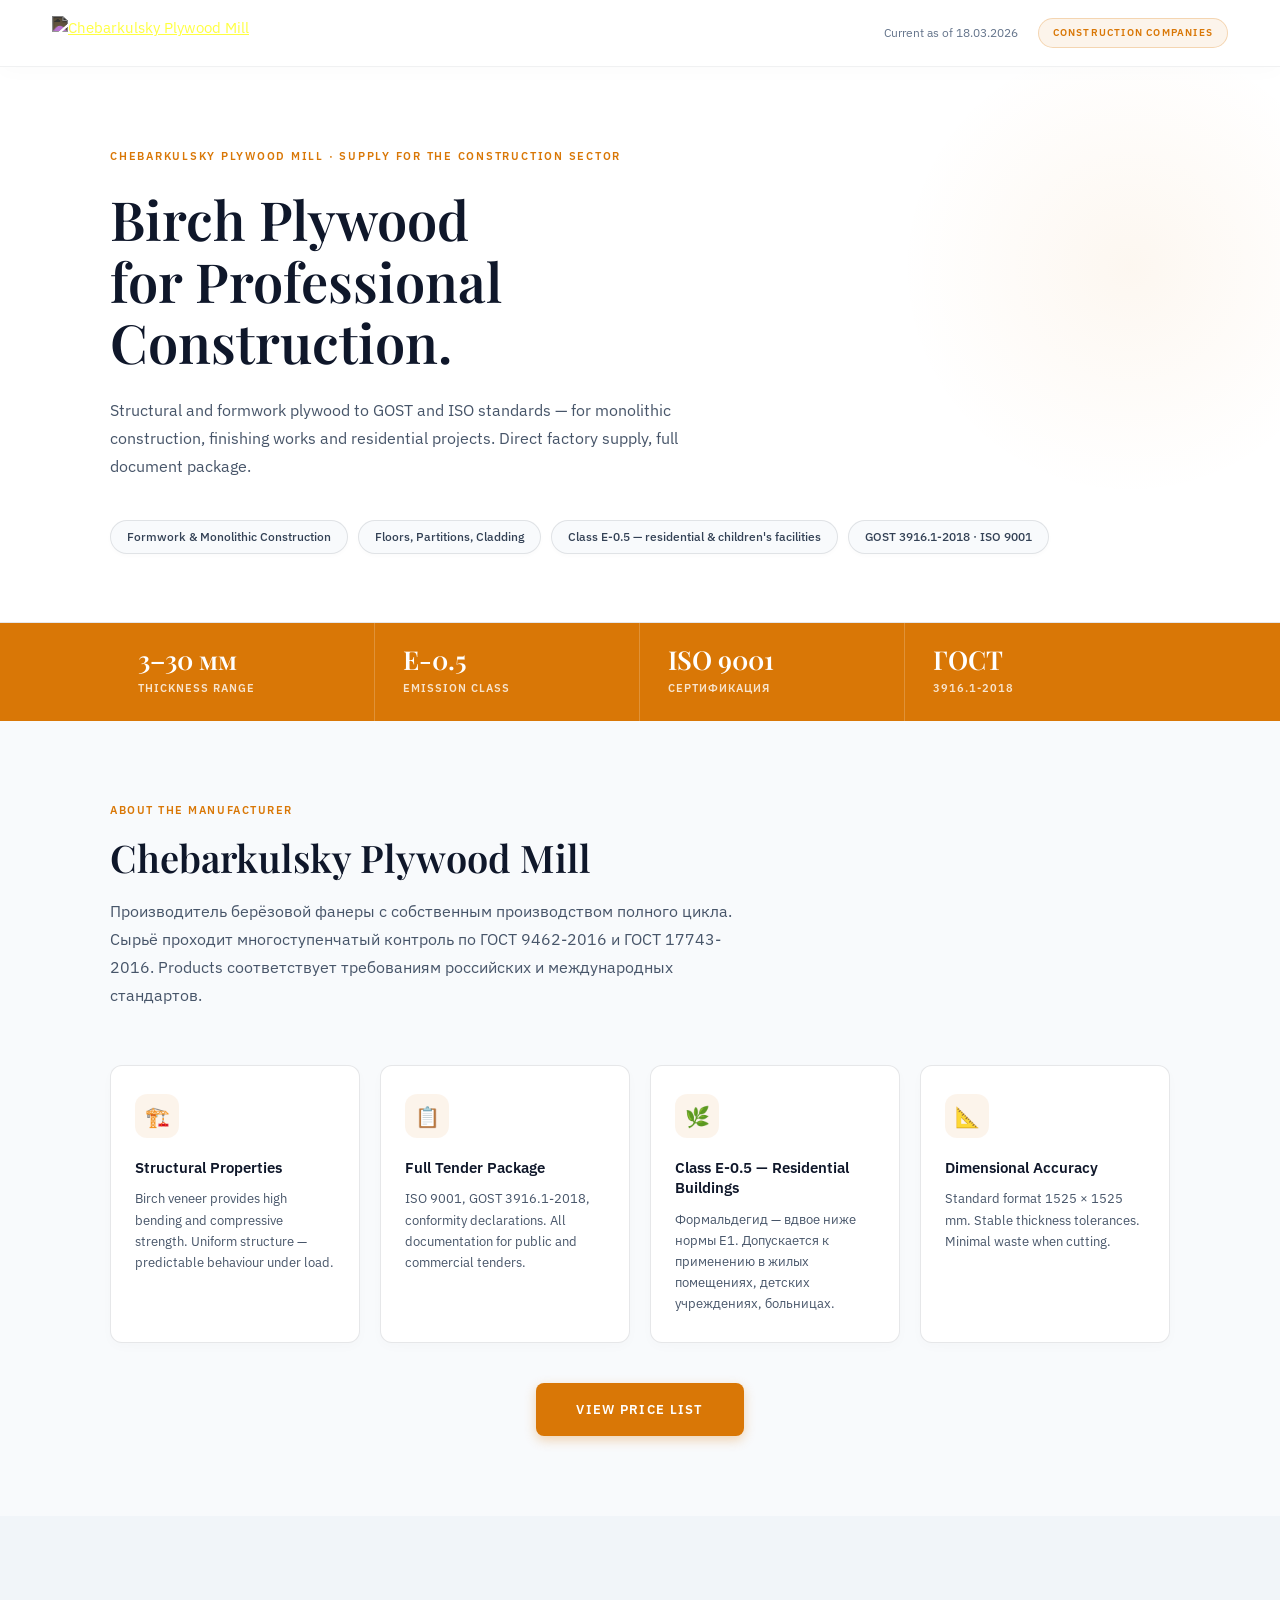
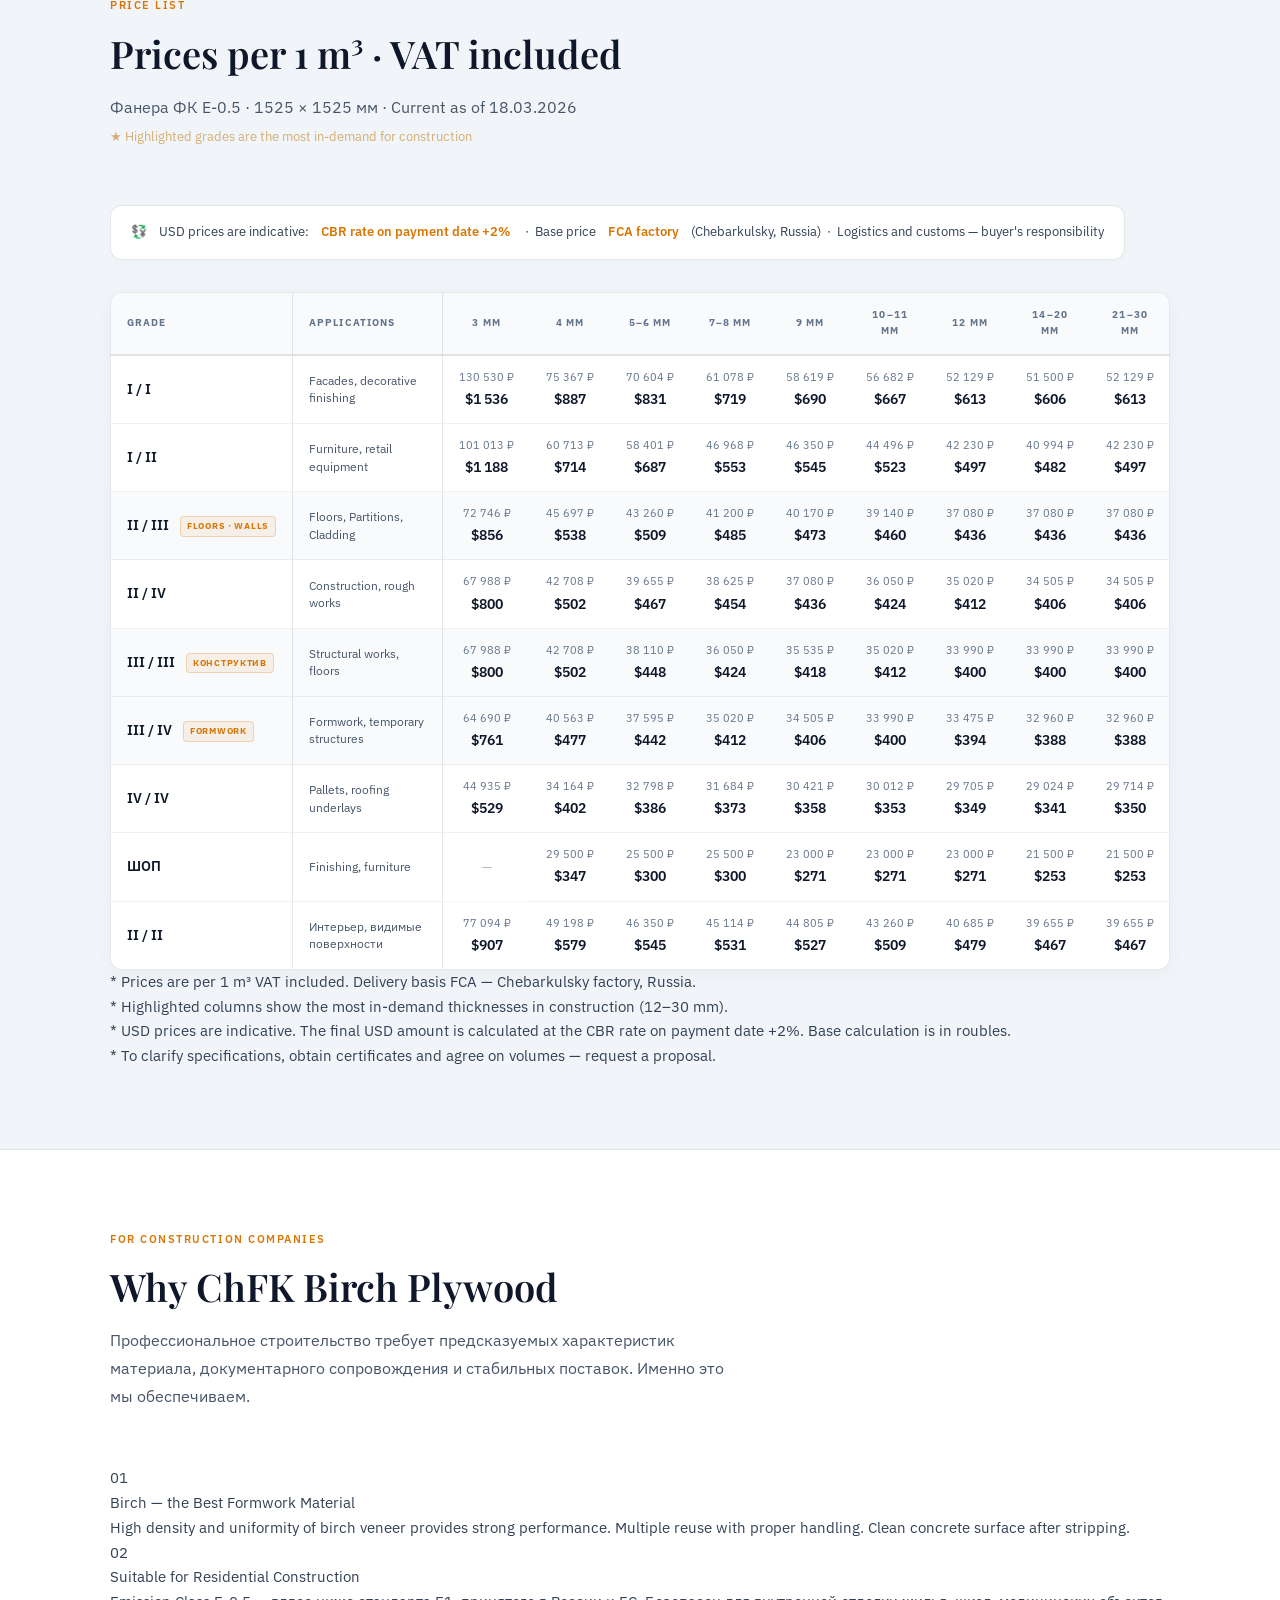
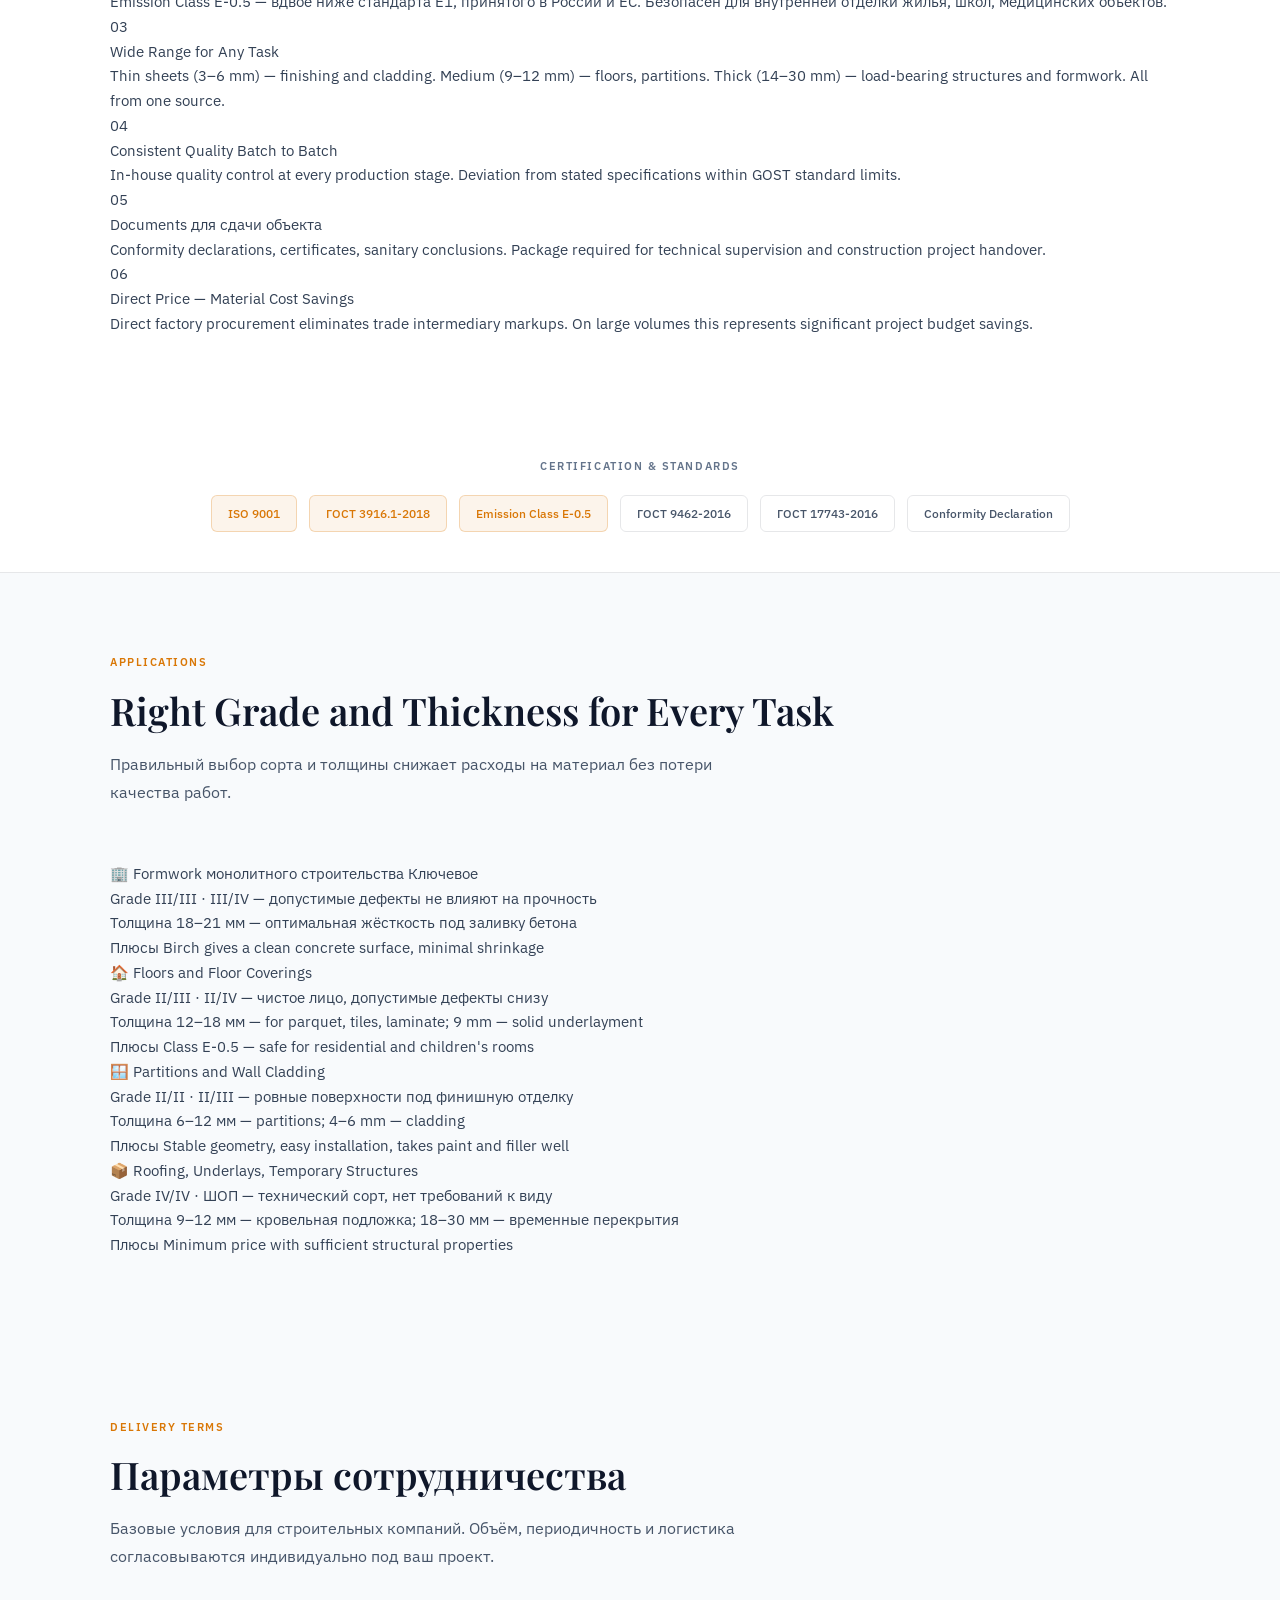
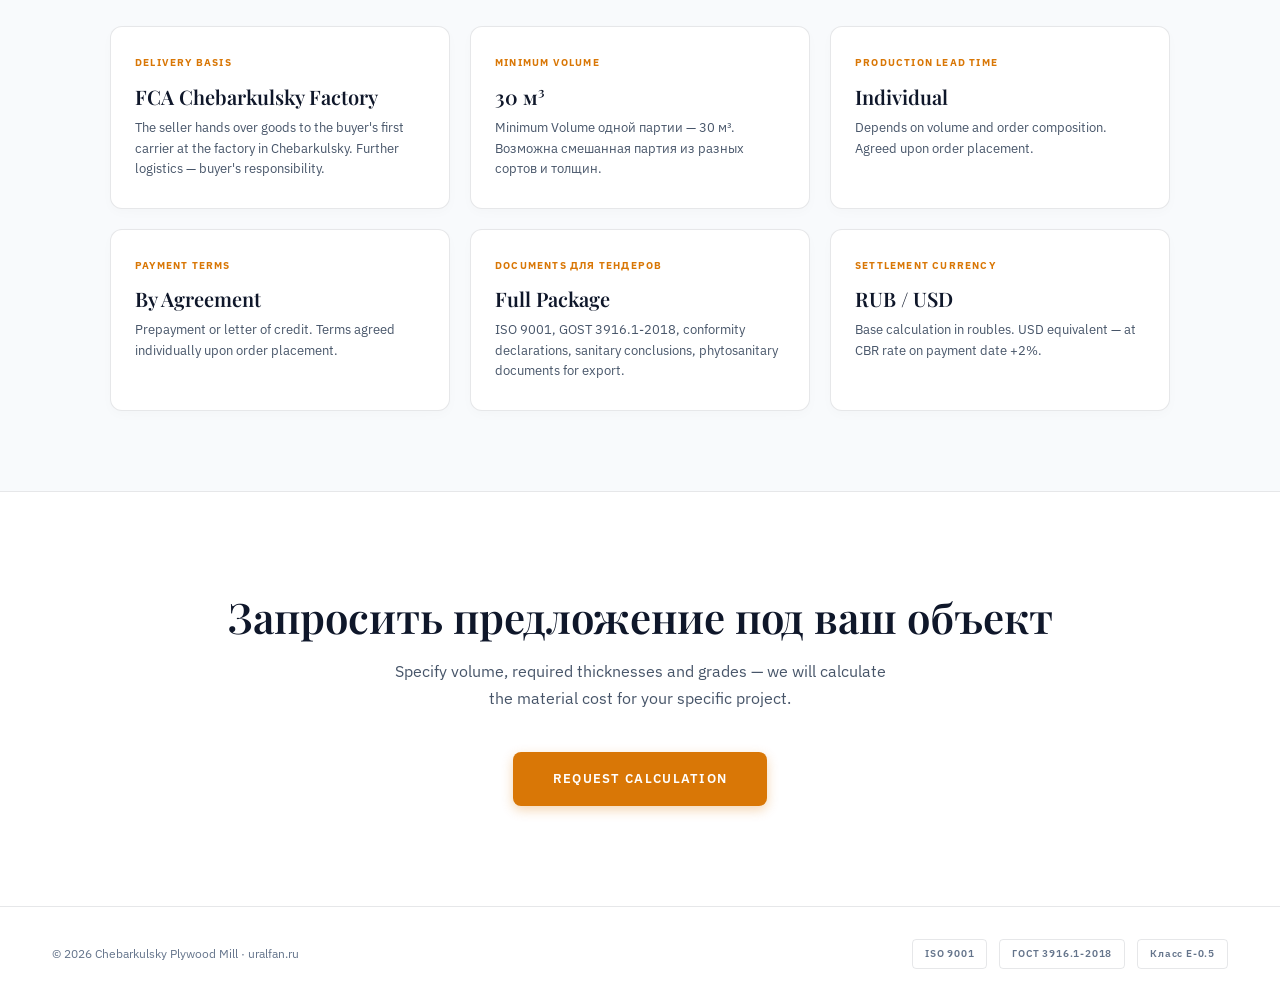
==== commit 267c303c: "Refactor: Add missing 10mm thickness, fix certifications layout, reorder price table, link logo to h" ====
--- a/woods/construction_en.html
+++ b/woods/construction_en.html
@@ -13,9 +13,9 @@
 
 <!-- ═══════════ HEADER ═══════════ -->
 <header class="hd">
-  <img class="hd-logo"
+  <a href="index.html" style="display:block;"><img class="hd-logo"
        src="https://static.tildacdn.com/tild6437-3734-4832-b035-353731666238/Logo_white.png"
-       alt="Chebarkulsky Plywood Mill">
+       alt="Chebarkulsky Plywood Mill"></a>
   <div class="hd-right">
     <span class="hd-date">Current as of 18.03.2026</span>
     <span class="hd-badge">Construction Companies</span>
@@ -94,6 +94,176 @@
         <div class="a-text">Standard format 1525 × 1525 mm. Stable thickness tolerances. Minimal waste when cutting.</div>
       </div>
     </div>
+
+    <div style="margin-top: 40px; text-align: center;">
+      <a href="#price-table" class="cta-btn">View Price List</a>
+    </div>
+  </div>
+</section>
+
+
+<!-- ═══════════ PRICE TABLE ═══════════ -->
+<section class="sec sec--dark" id="price-table">
+  <div class="sec-wrap">
+    <div class="sec-label">Price List</div>
+    <h2 class="sec-h2">Prices per 1 m³ · VAT included</h2>
+    <p class="sec-intro">
+      Фанера ФК Е-0.5 · 1525 × 1525 мм · Current as of 18.03.2026<br>
+      <span style="font-size:13px; color:rgba(200,145,58,0.7);">★ Highlighted grades are the most in-demand for construction</span>
+    </p>
+
+    <div class="price-note">
+      <span>💱</span>
+      USD prices are indicative: <strong>CBR rate on payment date +2%</strong> &nbsp;·&nbsp;
+      Base price <strong>FCA factory</strong> (Chebarkulsky, Russia) &nbsp;·&nbsp;
+      Logistics and customs — buyer's responsibility
+    </div>
+
+    <div class="tbl-outer">
+      <table class="pt">
+        <thead>
+          <tr>
+            <th style="text-align:left; min-width:90px;">Grade</th>
+            <th style="text-align:left; min-width:150px;">Applications</th>
+            <th>3 мм</th>
+            <th>4 мм</th>
+            <th>5–6 мм</th>
+            <th>7–8 мм</th>
+            <th>9 мм</th>
+            <th>10–11 мм</th>
+            <th class="hl">12 мм</th>
+            <th class="hl">14–20 мм</th>
+            <th class="hl">21–30 мм</th>
+          </tr>
+        </thead>
+        <tbody>
+          <tr>
+            <td class="td-g">I / I</td>
+            <td class="td-use">Facades, decorative finishing</td>
+            <td class="td-p"><span class="p-r">130 530 ₽</span><span class="p-u">$1 536</span></td>
+            <td class="td-p"><span class="p-r">75 367 ₽</span><span class="p-u">$887</span></td>
+            <td class="td-p"><span class="p-r">70 604 ₽</span><span class="p-u">$831</span></td>
+            <td class="td-p"><span class="p-r">61 078 ₽</span><span class="p-u">$719</span></td>
+            <td class="td-p"><span class="p-r">58 619 ₽</span><span class="p-u">$690</span></td>
+            <td class="td-p"><span class="p-r">56 682 ₽</span><span class="p-u">$667</span></td>
+            <td class="td-p hl"><span class="p-r">52 129 ₽</span><span class="p-u">$613</span></td>
+            <td class="td-p hl"><span class="p-r">51 500 ₽</span><span class="p-u">$606</span></td>
+            <td class="td-p hl"><span class="p-r">52 129 ₽</span><span class="p-u">$613</span></td>
+          </tr>
+          <tr>
+            <td class="td-g">I / II</td>
+            <td class="td-use">Furniture, retail equipment</td>
+            <td class="td-p"><span class="p-r">101 013 ₽</span><span class="p-u">$1 188</span></td>
+            <td class="td-p"><span class="p-r">60 713 ₽</span><span class="p-u">$714</span></td>
+            <td class="td-p"><span class="p-r">58 401 ₽</span><span class="p-u">$687</span></td>
+            <td class="td-p"><span class="p-r">46 968 ₽</span><span class="p-u">$553</span></td>
+            <td class="td-p"><span class="p-r">46 350 ₽</span><span class="p-u">$545</span></td>
+            <td class="td-p"><span class="p-r">44 496 ₽</span><span class="p-u">$523</span></td>
+            <td class="td-p hl"><span class="p-r">42 230 ₽</span><span class="p-u">$497</span></td>
+            <td class="td-p hl"><span class="p-r">40 994 ₽</span><span class="p-u">$482</span></td>
+            <td class="td-p hl"><span class="p-r">42 230 ₽</span><span class="p-u">$497</span></td>
+          </tr>
+          <tr class="row-key">
+            <td class="td-g">II / III <span class="best">Floors · Walls</span></td>
+            <td class="td-use">Floors, Partitions, Cladding</td>
+            <td class="td-p"><span class="p-r">72 746 ₽</span><span class="p-u">$856</span></td>
+            <td class="td-p"><span class="p-r">45 697 ₽</span><span class="p-u">$538</span></td>
+            <td class="td-p"><span class="p-r">43 260 ₽</span><span class="p-u">$509</span></td>
+            <td class="td-p"><span class="p-r">41 200 ₽</span><span class="p-u">$485</span></td>
+            <td class="td-p"><span class="p-r">40 170 ₽</span><span class="p-u">$473</span></td>
+            <td class="td-p"><span class="p-r">39 140 ₽</span><span class="p-u">$460</span></td>
+            <td class="td-p hl"><span class="p-r">37 080 ₽</span><span class="p-u">$436</span></td>
+            <td class="td-p hl"><span class="p-r">37 080 ₽</span><span class="p-u">$436</span></td>
+            <td class="td-p hl"><span class="p-r">37 080 ₽</span><span class="p-u">$436</span></td>
+          </tr>
+          <tr>
+            <td class="td-g">II / IV</td>
+            <td class="td-use">Construction, rough works</td>
+            <td class="td-p"><span class="p-r">67 988 ₽</span><span class="p-u">$800</span></td>
+            <td class="td-p"><span class="p-r">42 708 ₽</span><span class="p-u">$502</span></td>
+            <td class="td-p"><span class="p-r">39 655 ₽</span><span class="p-u">$467</span></td>
+            <td class="td-p"><span class="p-r">38 625 ₽</span><span class="p-u">$454</span></td>
+            <td class="td-p"><span class="p-r">37 080 ₽</span><span class="p-u">$436</span></td>
+            <td class="td-p"><span class="p-r">36 050 ₽</span><span class="p-u">$424</span></td>
+            <td class="td-p hl"><span class="p-r">35 020 ₽</span><span class="p-u">$412</span></td>
+            <td class="td-p hl"><span class="p-r">34 505 ₽</span><span class="p-u">$406</span></td>
+            <td class="td-p hl"><span class="p-r">34 505 ₽</span><span class="p-u">$406</span></td>
+          </tr>
+          <tr class="row-key">
+            <td class="td-g">III / III <span class="best">Конструктив</span></td>
+            <td class="td-use">Structural works, floors</td>
+            <td class="td-p"><span class="p-r">67 988 ₽</span><span class="p-u">$800</span></td>
+            <td class="td-p"><span class="p-r">42 708 ₽</span><span class="p-u">$502</span></td>
+            <td class="td-p"><span class="p-r">38 110 ₽</span><span class="p-u">$448</span></td>
+            <td class="td-p"><span class="p-r">36 050 ₽</span><span class="p-u">$424</span></td>
+            <td class="td-p"><span class="p-r">35 535 ₽</span><span class="p-u">$418</span></td>
+            <td class="td-p"><span class="p-r">35 020 ₽</span><span class="p-u">$412</span></td>
+            <td class="td-p hl"><span class="p-r">33 990 ₽</span><span class="p-u">$400</span></td>
+            <td class="td-p hl"><span class="p-r">33 990 ₽</span><span class="p-u">$400</span></td>
+            <td class="td-p hl"><span class="p-r">33 990 ₽</span><span class="p-u">$400</span></td>
+          </tr>
+          <tr class="row-key">
+            <td class="td-g">III / IV <span class="best">Formwork</span></td>
+            <td class="td-use">Formwork, temporary structures</td>
+            <td class="td-p"><span class="p-r">64 690 ₽</span><span class="p-u">$761</span></td>
+            <td class="td-p"><span class="p-r">40 563 ₽</span><span class="p-u">$477</span></td>
+            <td class="td-p"><span class="p-r">37 595 ₽</span><span class="p-u">$442</span></td>
+            <td class="td-p"><span class="p-r">35 020 ₽</span><span class="p-u">$412</span></td>
+            <td class="td-p"><span class="p-r">34 505 ₽</span><span class="p-u">$406</span></td>
+            <td class="td-p"><span class="p-r">33 990 ₽</span><span class="p-u">$400</span></td>
+            <td class="td-p hl"><span class="p-r">33 475 ₽</span><span class="p-u">$394</span></td>
+            <td class="td-p hl"><span class="p-r">32 960 ₽</span><span class="p-u">$388</span></td>
+            <td class="td-p hl"><span class="p-r">32 960 ₽</span><span class="p-u">$388</span></td>
+          </tr>
+          <tr>
+            <td class="td-g">IV / IV</td>
+            <td class="td-use">Pallets, roofing underlays</td>
+            <td class="td-p"><span class="p-r">44 935 ₽</span><span class="p-u">$529</span></td>
+            <td class="td-p"><span class="p-r">34 164 ₽</span><span class="p-u">$402</span></td>
+            <td class="td-p"><span class="p-r">32 798 ₽</span><span class="p-u">$386</span></td>
+            <td class="td-p"><span class="p-r">31 684 ₽</span><span class="p-u">$373</span></td>
+            <td class="td-p"><span class="p-r">30 421 ₽</span><span class="p-u">$358</span></td>
+            <td class="td-p"><span class="p-r">30 012 ₽</span><span class="p-u">$353</span></td>
+            <td class="td-p hl"><span class="p-r">29 705 ₽</span><span class="p-u">$349</span></td>
+            <td class="td-p hl"><span class="p-r">29 024 ₽</span><span class="p-u">$341</span></td>
+            <td class="td-p hl"><span class="p-r">29 714 ₽</span><span class="p-u">$350</span></td>
+          </tr>
+          <tr>
+            <td class="td-g">ШОП</td>
+            <td class="td-use">Finishing, furniture</td>
+            <td class="td-dash">—</td>
+            <td class="td-p"><span class="p-r">29 500 ₽</span><span class="p-u">$347</span></td>
+            <td class="td-p"><span class="p-r">25 500 ₽</span><span class="p-u">$300</span></td>
+            <td class="td-p"><span class="p-r">25 500 ₽</span><span class="p-u">$300</span></td>
+            <td class="td-p"><span class="p-r">23 000 ₽</span><span class="p-u">$271</span></td>
+            <td class="td-p"><span class="p-r">23 000 ₽</span><span class="p-u">$271</span></td>
+            <td class="td-p hl"><span class="p-r">23 000 ₽</span><span class="p-u">$271</span></td>
+            <td class="td-p hl"><span class="p-r">21 500 ₽</span><span class="p-u">$253</span></td>
+            <td class="td-p hl"><span class="p-r">21 500 ₽</span><span class="p-u">$253</span></td>
+          </tr>
+          <tr>
+            <td class="td-g">II / II</td>
+            <td class="td-use">Интерьер, видимые поверхности</td>
+            <td class="td-p"><span class="p-r">77 094 ₽</span><span class="p-u">$907</span></td>
+            <td class="td-p"><span class="p-r">49 198 ₽</span><span class="p-u">$579</span></td>
+            <td class="td-p"><span class="p-r">46 350 ₽</span><span class="p-u">$545</span></td>
+            <td class="td-p"><span class="p-r">45 114 ₽</span><span class="p-u">$531</span></td>
+            <td class="td-p"><span class="p-r">44 805 ₽</span><span class="p-u">$527</span></td>
+            <td class="td-p"><span class="p-r">43 260 ₽</span><span class="p-u">$509</span></td>
+            <td class="td-p hl"><span class="p-r">40 685 ₽</span><span class="p-u">$479</span></td>
+            <td class="td-p hl"><span class="p-r">39 655 ₽</span><span class="p-u">$467</span></td>
+            <td class="td-p hl"><span class="p-r">39 655 ₽</span><span class="p-u">$467</span></td>
+          </tr>
+        </tbody>
+      </table>
+    </div>
+
+    <p class="pt-disclaimer">
+      * Prices are per 1 m³ VAT included. Delivery basis FCA — Chebarkulsky factory, Russia.<br>
+      * Highlighted columns show the most in-demand thicknesses in construction (12–30 mm).<br>
+      * USD prices are indicative. The final USD amount is calculated at the CBR rate on payment date +2%. Base calculation is in roubles.<br>
+      * To clarify specifications, obtain certificates and agree on volumes — request a proposal.
+    </p>
   </div>
 </section>
 
@@ -257,151 +427,6 @@
   </div>
 </section>
 
-<!-- ═══════════ PRICE TABLE ═══════════ -->
-<section class="sec sec--dark">
-  <div class="sec-wrap">
-    <div class="sec-label">Price List</div>
-    <h2 class="sec-h2">Prices per 1 m³ · VAT included</h2>
-    <p class="sec-intro">
-      Фанера ФК Е-0.5 · 1525 × 1525 мм · Current as of 18.03.2026<br>
-      <span style="font-size:13px; color:rgba(200,145,58,0.7);">★ Highlighted grades are the most in-demand for construction</span>
-    </p>
-
-    <div class="price-note">
-      <span>💱</span>
-      USD prices are indicative: <strong>CBR rate on payment date +2%</strong> &nbsp;·&nbsp;
-      Base price <strong>FCA factory</strong> (Chebarkulsky, Russia) &nbsp;·&nbsp;
-      Logistics and customs — buyer's responsibility
-    </div>
-
-    <div class="tbl-outer">
-      <table class="pt">
-        <thead>
-          <tr>
-            <th style="text-align:left; min-width:90px;">Grade</th>
-            <th style="text-align:left; min-width:150px;">Applications</th>
-            <th>3 мм</th>
-            <th>4 мм</th>
-            <th>5–6 мм</th>
-            <th>9 мм</th>
-            <th class="hl">12 мм</th>
-            <th class="hl">14–20 мм</th>
-            <th class="hl">21–30 мм</th>
-          </tr>
-        </thead>
-        <tbody>
-          <tr>
-            <td class="td-g">I / I</td>
-            <td class="td-use">Facades, decorative finishing</td>
-            <td class="td-p"><span class="p-r">130 530 ₽</span><span class="p-u">$1 536</span></td>
-            <td class="td-p"><span class="p-r">75 367 ₽</span><span class="p-u">$887</span></td>
-            <td class="td-p"><span class="p-r">70 604 ₽</span><span class="p-u">$831</span></td>
-            <td class="td-p"><span class="p-r">58 619 ₽</span><span class="p-u">$690</span></td>
-            <td class="td-p hl"><span class="p-r">52 129 ₽</span><span class="p-u">$613</span></td>
-            <td class="td-p hl"><span class="p-r">51 500 ₽</span><span class="p-u">$606</span></td>
-            <td class="td-p hl"><span class="p-r">52 129 ₽</span><span class="p-u">$613</span></td>
-          </tr>
-          <tr>
-            <td class="td-g">I / II</td>
-            <td class="td-use">Furniture, retail equipment</td>
-            <td class="td-p"><span class="p-r">101 013 ₽</span><span class="p-u">$1 188</span></td>
-            <td class="td-p"><span class="p-r">60 713 ₽</span><span class="p-u">$714</span></td>
-            <td class="td-p"><span class="p-r">58 401 ₽</span><span class="p-u">$687</span></td>
-            <td class="td-p"><span class="p-r">46 350 ₽</span><span class="p-u">$545</span></td>
-            <td class="td-p hl"><span class="p-r">42 230 ₽</span><span class="p-u">$497</span></td>
-            <td class="td-p hl"><span class="p-r">40 994 ₽</span><span class="p-u">$482</span></td>
-            <td class="td-p hl"><span class="p-r">42 230 ₽</span><span class="p-u">$497</span></td>
-          </tr>
-          <tr class="row-key">
-            <td class="td-g">II / III <span class="best">Floors · Walls</span></td>
-            <td class="td-use">Floors, Partitions, Cladding</td>
-            <td class="td-p"><span class="p-r">72 746 ₽</span><span class="p-u">$856</span></td>
-            <td class="td-p"><span class="p-r">45 697 ₽</span><span class="p-u">$538</span></td>
-            <td class="td-p"><span class="p-r">43 260 ₽</span><span class="p-u">$509</span></td>
-            <td class="td-p"><span class="p-r">40 170 ₽</span><span class="p-u">$473</span></td>
-            <td class="td-p hl"><span class="p-r">37 080 ₽</span><span class="p-u">$436</span></td>
-            <td class="td-p hl"><span class="p-r">37 080 ₽</span><span class="p-u">$436</span></td>
-            <td class="td-p hl"><span class="p-r">37 080 ₽</span><span class="p-u">$436</span></td>
-          </tr>
-          <tr>
-            <td class="td-g">II / IV</td>
-            <td class="td-use">Construction, rough works</td>
-            <td class="td-p"><span class="p-r">67 988 ₽</span><span class="p-u">$800</span></td>
-            <td class="td-p"><span class="p-r">42 708 ₽</span><span class="p-u">$502</span></td>
-            <td class="td-p"><span class="p-r">39 655 ₽</span><span class="p-u">$467</span></td>
-            <td class="td-p"><span class="p-r">37 080 ₽</span><span class="p-u">$436</span></td>
-            <td class="td-p hl"><span class="p-r">35 020 ₽</span><span class="p-u">$412</span></td>
-            <td class="td-p hl"><span class="p-r">34 505 ₽</span><span class="p-u">$406</span></td>
-            <td class="td-p hl"><span class="p-r">34 505 ₽</span><span class="p-u">$406</span></td>
-          </tr>
-          <tr class="row-key">
-            <td class="td-g">III / III <span class="best">Конструктив</span></td>
-            <td class="td-use">Structural works, floors</td>
-            <td class="td-p"><span class="p-r">67 988 ₽</span><span class="p-u">$800</span></td>
-            <td class="td-p"><span class="p-r">42 708 ₽</span><span class="p-u">$502</span></td>
-            <td class="td-p"><span class="p-r">38 110 ₽</span><span class="p-u">$448</span></td>
-            <td class="td-p"><span class="p-r">35 535 ₽</span><span class="p-u">$418</span></td>
-            <td class="td-p hl"><span class="p-r">33 990 ₽</span><span class="p-u">$400</span></td>
-            <td class="td-p hl"><span class="p-r">33 990 ₽</span><span class="p-u">$400</span></td>
-            <td class="td-p hl"><span class="p-r">33 990 ₽</span><span class="p-u">$400</span></td>
-          </tr>
-          <tr class="row-key">
-            <td class="td-g">III / IV <span class="best">Formwork</span></td>
-            <td class="td-use">Formwork, temporary structures</td>
-            <td class="td-p"><span class="p-r">64 690 ₽</span><span class="p-u">$761</span></td>
-            <td class="td-p"><span class="p-r">40 563 ₽</span><span class="p-u">$477</span></td>
-            <td class="td-p"><span class="p-r">37 595 ₽</span><span class="p-u">$442</span></td>
-            <td class="td-p"><span class="p-r">34 505 ₽</span><span class="p-u">$406</span></td>
-            <td class="td-p hl"><span class="p-r">33 475 ₽</span><span class="p-u">$394</span></td>
-            <td class="td-p hl"><span class="p-r">32 960 ₽</span><span class="p-u">$388</span></td>
-            <td class="td-p hl"><span class="p-r">32 960 ₽</span><span class="p-u">$388</span></td>
-          </tr>
-          <tr>
-            <td class="td-g">IV / IV</td>
-            <td class="td-use">Pallets, roofing underlays</td>
-            <td class="td-p"><span class="p-r">44 935 ₽</span><span class="p-u">$529</span></td>
-            <td class="td-p"><span class="p-r">34 164 ₽</span><span class="p-u">$402</span></td>
-            <td class="td-p"><span class="p-r">32 798 ₽</span><span class="p-u">$386</span></td>
-            <td class="td-p"><span class="p-r">30 421 ₽</span><span class="p-u">$358</span></td>
-            <td class="td-p hl"><span class="p-r">29 705 ₽</span><span class="p-u">$349</span></td>
-            <td class="td-p hl"><span class="p-r">29 024 ₽</span><span class="p-u">$341</span></td>
-            <td class="td-p hl"><span class="p-r">29 714 ₽</span><span class="p-u">$350</span></td>
-          </tr>
-          <tr>
-            <td class="td-g">ШОП</td>
-            <td class="td-use">Finishing, furniture</td>
-            <td class="td-dash">—</td>
-            <td class="td-p"><span class="p-r">29 500 ₽</span><span class="p-u">$347</span></td>
-            <td class="td-p"><span class="p-r">25 500 ₽</span><span class="p-u">$300</span></td>
-            <td class="td-p"><span class="p-r">23 000 ₽</span><span class="p-u">$271</span></td>
-            <td class="td-p hl"><span class="p-r">23 000 ₽</span><span class="p-u">$271</span></td>
-            <td class="td-p hl"><span class="p-r">21 500 ₽</span><span class="p-u">$253</span></td>
-            <td class="td-p hl"><span class="p-r">21 500 ₽</span><span class="p-u">$253</span></td>
-          </tr>
-          <tr>
-            <td class="td-g">II / II</td>
-            <td class="td-use">Интерьер, видимые поверхности</td>
-            <td class="td-p"><span class="p-r">77 094 ₽</span><span class="p-u">$907</span></td>
-            <td class="td-p"><span class="p-r">49 198 ₽</span><span class="p-u">$579</span></td>
-            <td class="td-p"><span class="p-r">46 350 ₽</span><span class="p-u">$545</span></td>
-            <td class="td-p"><span class="p-r">44 805 ₽</span><span class="p-u">$527</span></td>
-            <td class="td-p hl"><span class="p-r">40 685 ₽</span><span class="p-u">$479</span></td>
-            <td class="td-p hl"><span class="p-r">39 655 ₽</span><span class="p-u">$467</span></td>
-            <td class="td-p hl"><span class="p-r">39 655 ₽</span><span class="p-u">$467</span></td>
-          </tr>
-        </tbody>
-      </table>
-    </div>
-
-    <p class="pt-disclaimer">
-      * Prices are per 1 m³ VAT included. Delivery basis FCA — Chebarkulsky factory, Russia.<br>
-      * Highlighted columns show the most in-demand thicknesses in construction (12–30 mm).<br>
-      * USD prices are indicative. The final USD amount is calculated at the CBR rate on payment date +2%. Base calculation is in roubles.<br>
-      * To clarify specifications, obtain certificates and agree on volumes — request a proposal.
-    </p>
-  </div>
-</section>
-
 <!-- ═══════════ TERMS ═══════════ -->
 <section class="sec">
   <div class="sec-wrap">
--- a/woods/pages.css
+++ b/woods/pages.css
@@ -503,3 +503,17 @@
   .hd { position: static; }
   * { -webkit-print-color-adjust: exact; print-color-adjust: exact; }
 }
+
+/* ── CERTIFICATIONS (Construction) ── */
+.cert-strip { background: var(--white); padding: 40px 52px; border-bottom: 1px solid var(--border); }
+.cert-inner { max-width: 1060px; margin: 0 auto; display: flex; flex-direction: column; align-items: center; gap: 20px; }
+.cert-label { font-size: 11px; font-weight: 600; letter-spacing: 0.14em; text-transform: uppercase; color: var(--muted); }
+.cert-badges { display: flex; flex-wrap: wrap; justify-content: center; gap: 12px; }
+.cbadge { padding: 8px 16px; border: 1px solid var(--border); border-radius: 6px; font-size: 12px; font-weight: 500; color: var(--body2); }
+.cbadge.hi { border-color: var(--amber-border); background: var(--amber-dim); color: var(--amber); }
+
+@media (max-width: 768px) {
+  .cert-strip { padding: 32px 20px; }
+  .cert-badges { gap: 8px; }
+  .cbadge { font-size: 11px; padding: 6px 12px; }
+}
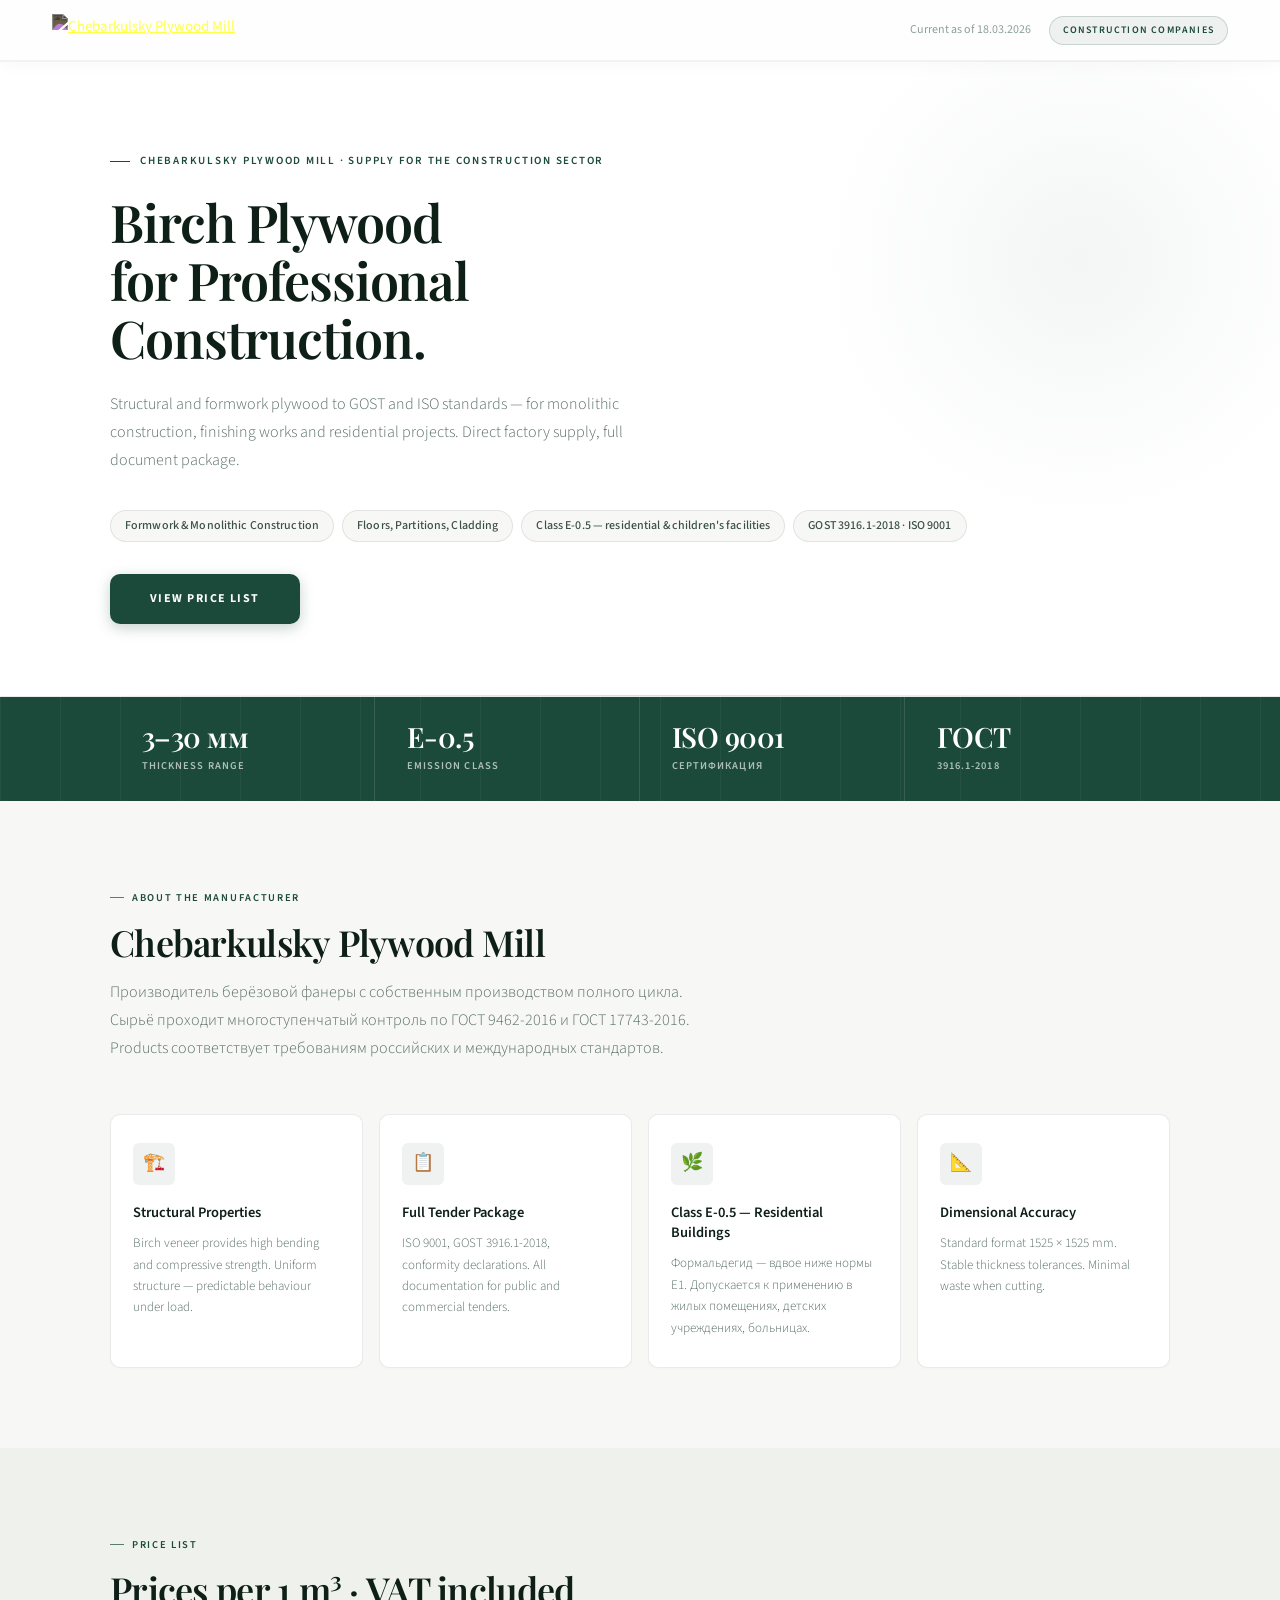
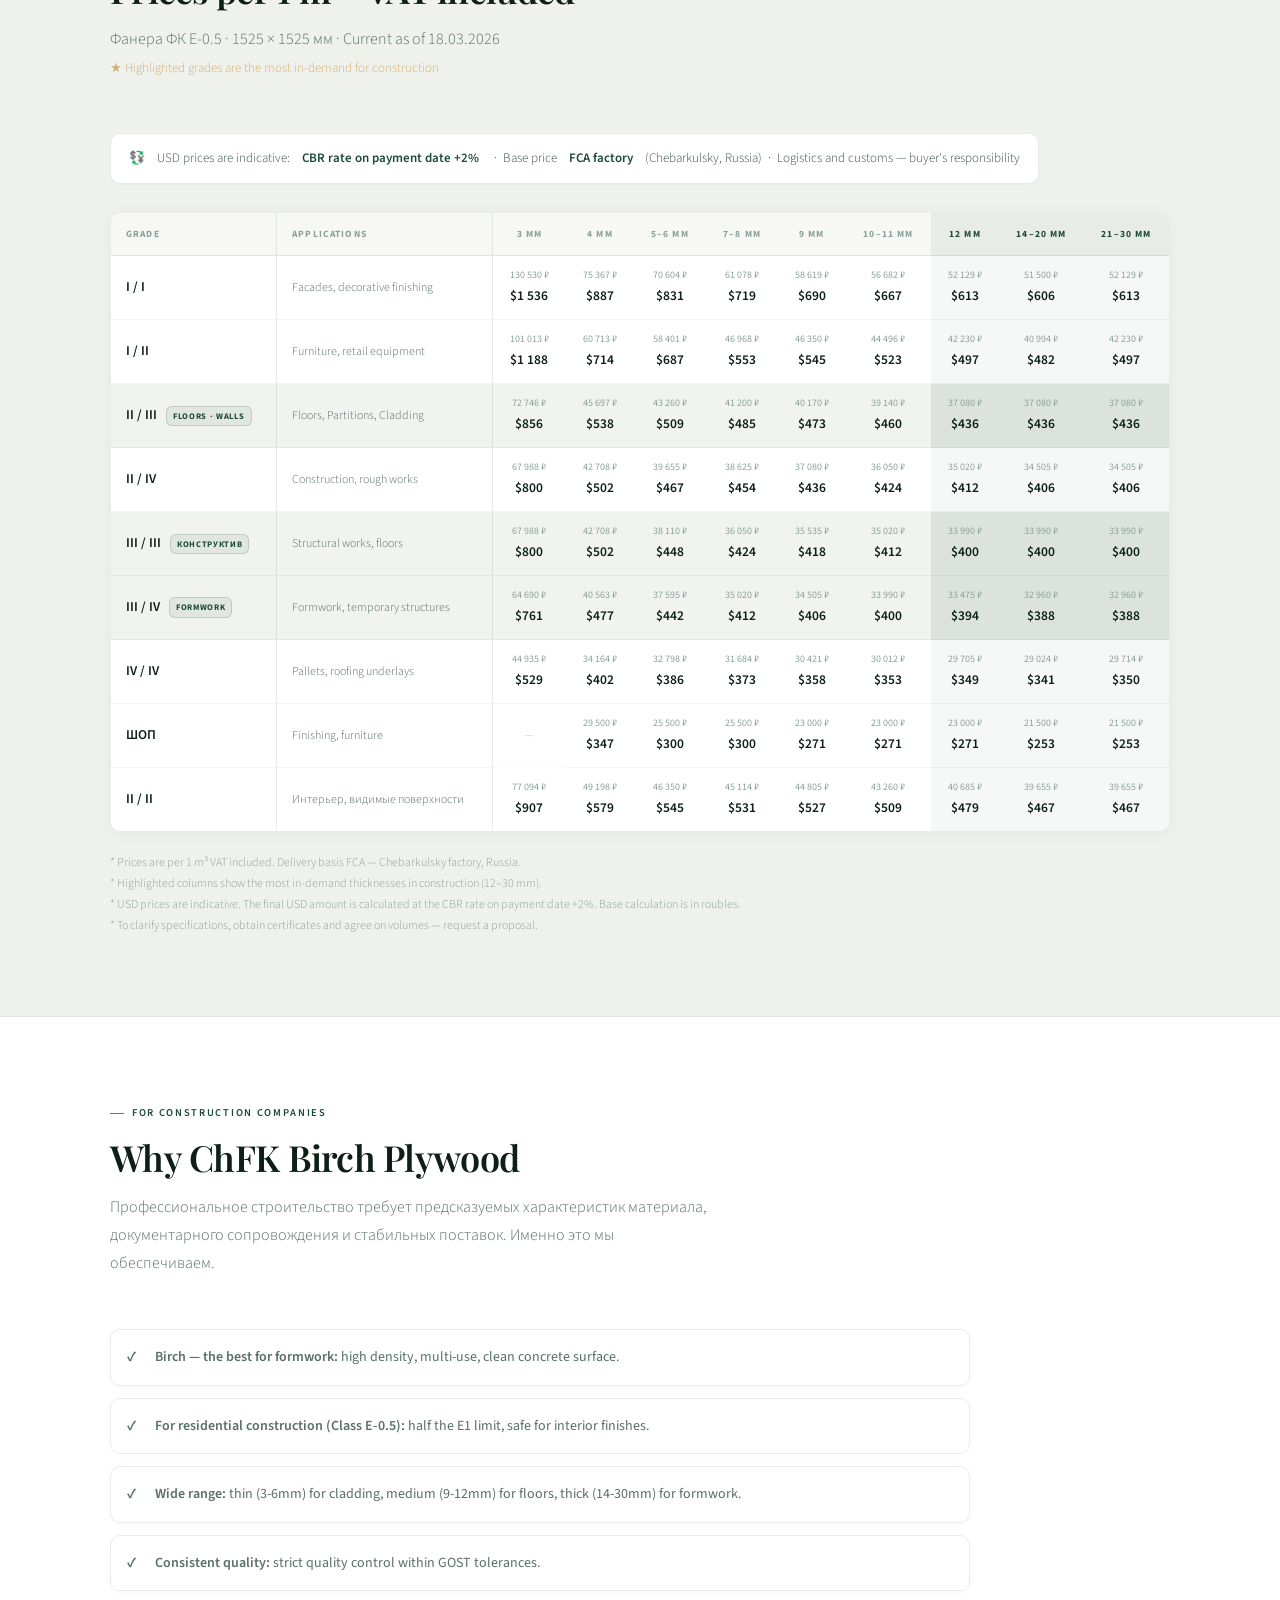
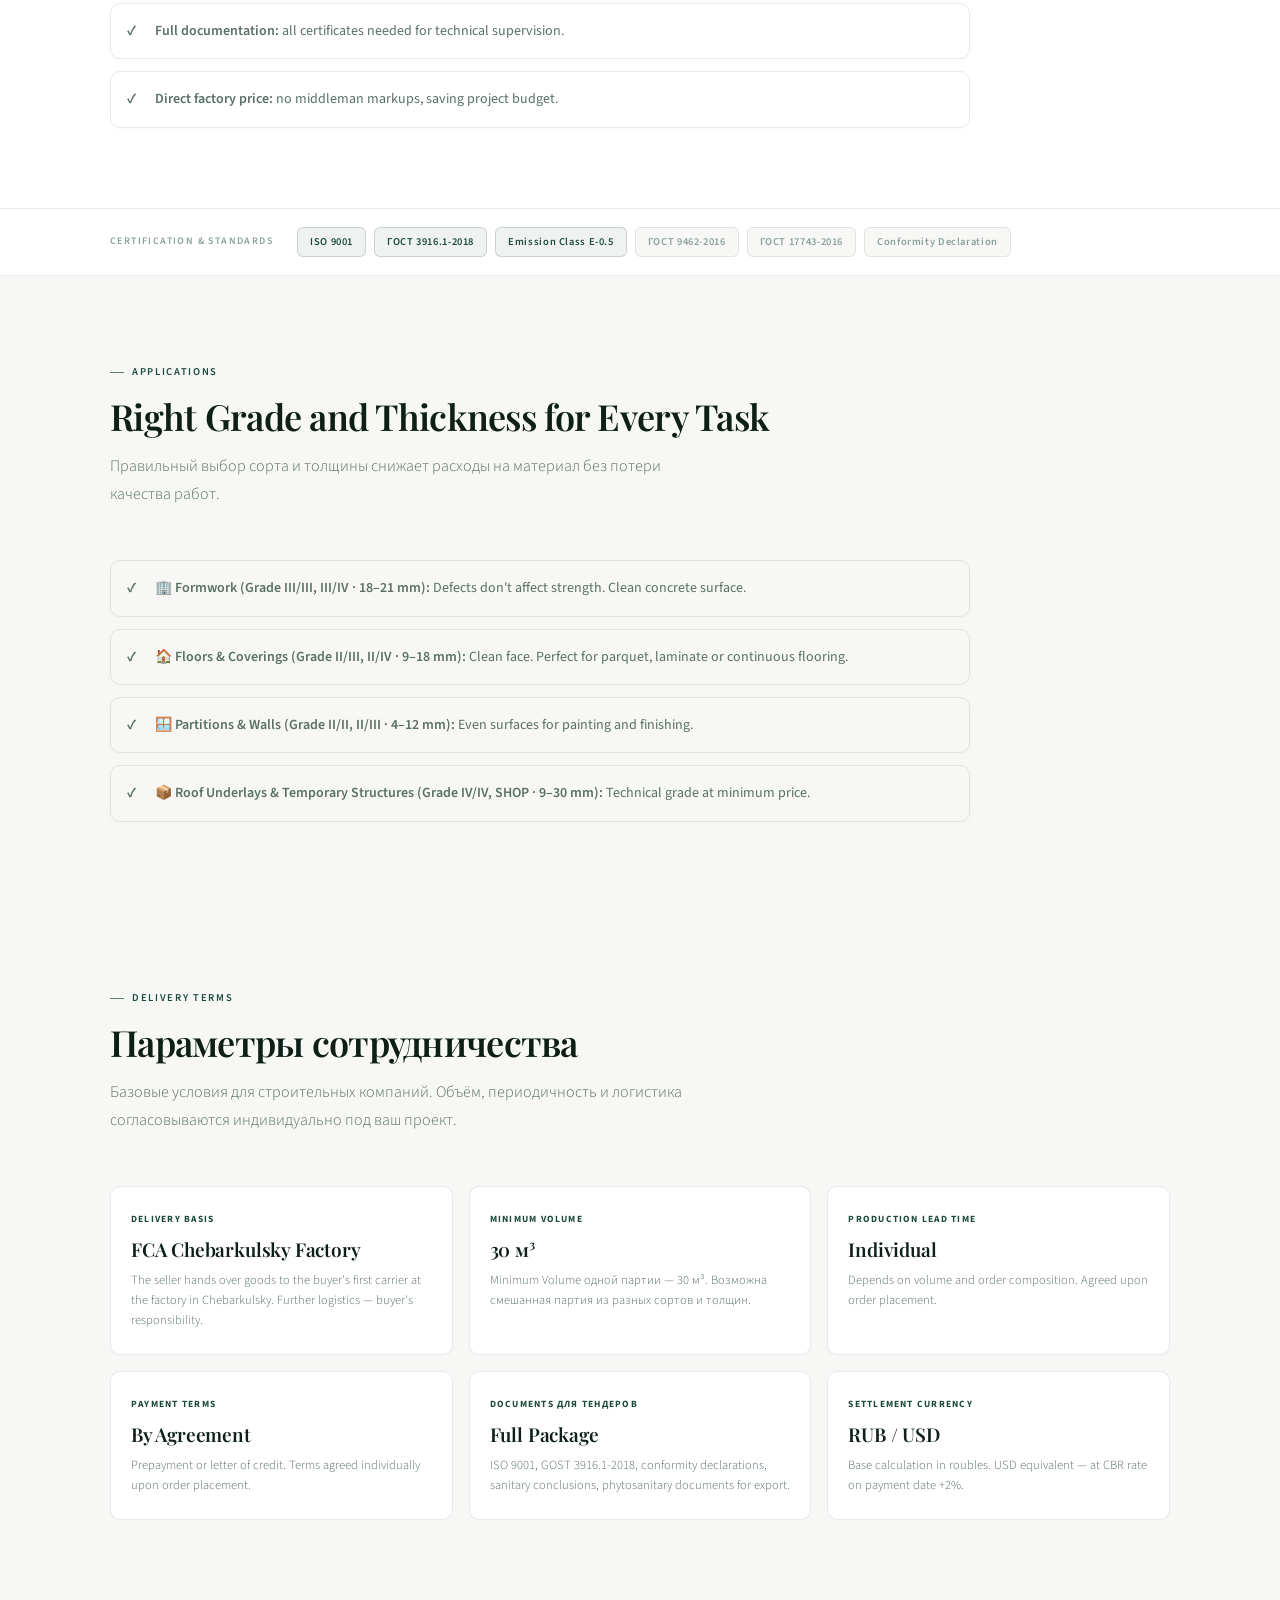
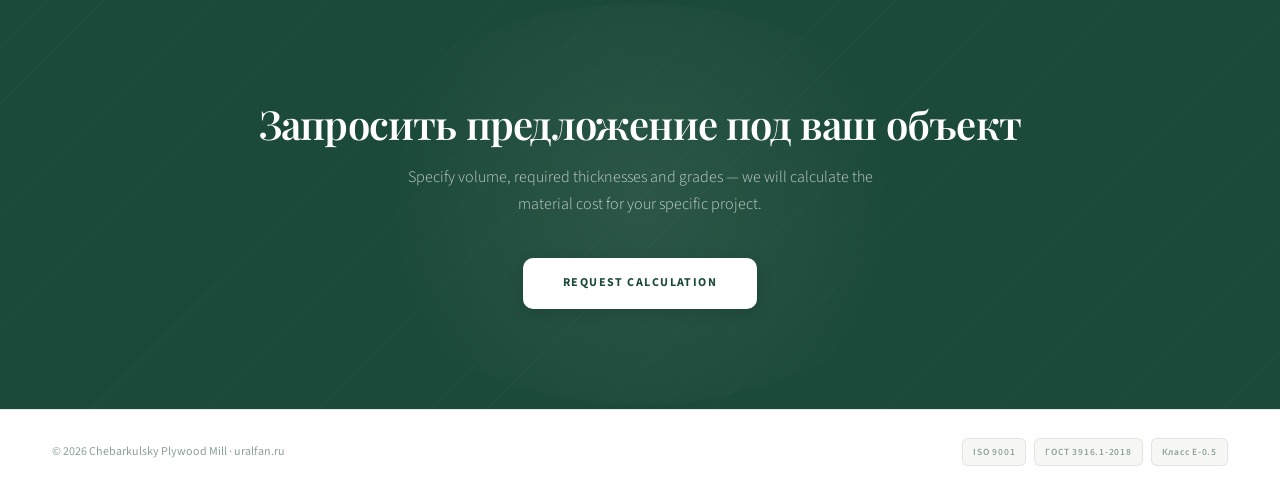
==== commit b822b385: "Refactor: Make text blocks concise bullets and move CTA button to hero section" ====
--- a/woods/construction_en.html
+++ b/woods/construction_en.html
@@ -6,7 +6,7 @@
   <title>ChFK — Commercial Proposal for Construction Companies</title>
   <link rel="preconnect" href="https://fonts.googleapis.com">
   <link rel="preconnect" href="https://fonts.gstatic.com" crossorigin>
-  <link href="https://fonts.googleapis.com/css2?family=Playfair+Display:wght@400;500;600&family=IBM+Plex+Sans:ital,wght@0,300;0,400;0,500;0,600;1,300&display=swap" rel="stylesheet">
+  <link href="https://fonts.googleapis.com/css2?family=Playfair+Display:wght@400;500;600&family=Source+Sans+3:ital,wght@0,300;0,400;0,500;0,600;1,300&display=swap" rel="stylesheet">
   <link rel="stylesheet" href="pages.css">
 </head>
 <body>
@@ -37,6 +37,10 @@
       <span class="pill">Class E-0.5 — residential & children's facilities</span>
       <span class="pill">GOST 3916.1-2018 · ISO 9001</span>
     </div>
+
+    <div style="margin-top: 32px;">
+      <a href="#price-table" class="cta-btn">View Price List</a>
+    </div>
   </div>
 </section>
 
@@ -93,10 +97,6 @@
         <div class="a-title">Dimensional Accuracy</div>
         <div class="a-text">Standard format 1525 × 1525 mm. Stable thickness tolerances. Minimal waste when cutting.</div>
       </div>
-    </div>
-
-    <div style="margin-top: 40px; text-align: center;">
-      <a href="#price-table" class="cta-btn">View Price List</a>
     </div>
   </div>
 </section>
@@ -278,38 +278,14 @@
       Профессиональное строительство требует предсказуемых характеристик материала,
       документарного сопровождения и стабильных поставок. Именно это мы обеспечиваем.
     </p>
-    <div class="why-grid">
-      <div class="why-card">
-        <div class="why-num">01</div>
-        <div class="why-title">Birch — the Best Formwork Material</div>
-        <div class="why-text">High density and uniformity of birch veneer provides strong performance. Multiple reuse with proper handling. Clean concrete surface after stripping.</div>
-      </div>
-      <div class="why-card">
-        <div class="why-num">02</div>
-        <div class="why-title">Suitable for Residential Construction</div>
-        <div class="why-text">Emission Class Е-0.5 — вдвое ниже стандарта Е1, принятого в России и ЕС. Безопасен для внутренней отделки жилья, школ, медицинских объектов.</div>
-      </div>
-      <div class="why-card">
-        <div class="why-num">03</div>
-        <div class="why-title">Wide Range for Any Task</div>
-        <div class="why-text">Thin sheets (3–6 mm) — finishing and cladding. Medium (9–12 mm) — floors, partitions. Thick (14–30 mm) — load-bearing structures and formwork. All from one source.</div>
-      </div>
-      <div class="why-card">
-        <div class="why-num">04</div>
-        <div class="why-title">Consistent Quality Batch to Batch</div>
-        <div class="why-text">In-house quality control at every production stage. Deviation from stated specifications within GOST standard limits.</div>
-      </div>
-      <div class="why-card">
-        <div class="why-num">05</div>
-        <div class="why-title">Documents для сдачи объекта</div>
-        <div class="why-text">Conformity declarations, certificates, sanitary conclusions. Package required for technical supervision and construction project handover.</div>
-      </div>
-      <div class="why-card">
-        <div class="why-num">06</div>
-        <div class="why-title">Direct Price — Material Cost Savings</div>
-        <div class="why-text">Direct factory procurement eliminates trade intermediary markups. On large volumes this represents significant project budget savings.</div>
-      </div>
-    </div>
+    <ul class="bullet-list">
+      <li><strong>Birch — the best for formwork:</strong> high density, multi-use, clean concrete surface.</li>
+      <li><strong>For residential construction (Class E-0.5):</strong> half the E1 limit, safe for interior finishes.</li>
+      <li><strong>Wide range:</strong> thin (3-6mm) for cladding, medium (9-12mm) for floors, thick (14-30mm) for formwork.</li>
+      <li><strong>Consistent quality:</strong> strict quality control within GOST tolerances.</li>
+      <li><strong>Full documentation:</strong> all certificates needed for technical supervision.</li>
+      <li><strong>Direct factory price:</strong> no middleman markups, saving project budget.</li>
+    </ul>
   </div>
 </section>
 
@@ -336,94 +312,12 @@
     <p class="sec-intro">
       Правильный выбор сорта и толщины снижает расходы на материал без потери качества работ.
     </p>
-    <div class="app-grid">
-
-      <div class="app-card">
-        <div class="app-head">
-          <span class="app-icon">🏢</span>
-          <span class="app-name">Formwork монолитного строительства</span>
-          <span class="app-tag">Ключевое</span>
-        </div>
-        <div class="app-body">
-          <div class="app-row">
-            <span class="app-key">Grade</span>
-            <span class="app-val">III/III · III/IV — допустимые дефекты не влияют на прочность</span>
-          </div>
-          <div class="app-row">
-            <span class="app-key">Толщина</span>
-            <span class="app-val">18–21 мм — оптимальная жёсткость под заливку бетона</span>
-          </div>
-          <div class="app-row">
-            <span class="app-key">Плюсы</span>
-            <span class="app-val">Birch gives a clean concrete surface, minimal shrinkage</span>
-          </div>
-        </div>
-      </div>
-
-      <div class="app-card">
-        <div class="app-head">
-          <span class="app-icon">🏠</span>
-          <span class="app-name">Floors and Floor Coverings</span>
-        </div>
-        <div class="app-body">
-          <div class="app-row">
-            <span class="app-key">Grade</span>
-            <span class="app-val">II/III · II/IV — чистое лицо, допустимые дефекты снизу</span>
-          </div>
-          <div class="app-row">
-            <span class="app-key">Толщина</span>
-            <span class="app-val">12–18 мм — for parquet, tiles, laminate; 9 mm — solid underlayment</span>
-          </div>
-          <div class="app-row">
-            <span class="app-key">Плюсы</span>
-            <span class="app-val">Class E-0.5 — safe for residential and children's rooms</span>
-          </div>
-        </div>
-      </div>
-
-      <div class="app-card">
-        <div class="app-head">
-          <span class="app-icon">🪟</span>
-          <span class="app-name">Partitions and Wall Cladding</span>
-        </div>
-        <div class="app-body">
-          <div class="app-row">
-            <span class="app-key">Grade</span>
-            <span class="app-val">II/II · II/III — ровные поверхности под финишную отделку</span>
-          </div>
-          <div class="app-row">
-            <span class="app-key">Толщина</span>
-            <span class="app-val">6–12 мм — partitions; 4–6 mm — cladding</span>
-          </div>
-          <div class="app-row">
-            <span class="app-key">Плюсы</span>
-            <span class="app-val">Stable geometry, easy installation, takes paint and filler well</span>
-          </div>
-        </div>
-      </div>
-
-      <div class="app-card">
-        <div class="app-head">
-          <span class="app-icon">📦</span>
-          <span class="app-name">Roofing, Underlays, Temporary Structures</span>
-        </div>
-        <div class="app-body">
-          <div class="app-row">
-            <span class="app-key">Grade</span>
-            <span class="app-val">IV/IV · ШОП — технический сорт, нет требований к виду</span>
-          </div>
-          <div class="app-row">
-            <span class="app-key">Толщина</span>
-            <span class="app-val">9–12 мм — кровельная подложка; 18–30 мм — временные перекрытия</span>
-          </div>
-          <div class="app-row">
-            <span class="app-key">Плюсы</span>
-            <span class="app-val">Minimum price with sufficient structural properties</span>
-          </div>
-        </div>
-      </div>
-
-    </div>
+    <ul class="bullet-list">
+      <li><strong>🏢 Formwork (Grade III/III, III/IV · 18–21 mm):</strong> Defects don't affect strength. Clean concrete surface.</li>
+      <li><strong>🏠 Floors & Coverings (Grade II/III, II/IV · 9–18 mm):</strong> Clean face. Perfect for parquet, laminate or continuous flooring.</li>
+      <li><strong>🪟 Partitions & Walls (Grade II/II, II/III · 4–12 mm):</strong> Even surfaces for painting and finishing.</li>
+      <li><strong>📦 Roof Underlays & Temporary Structures (Grade IV/IV, SHOP · 9–30 mm):</strong> Technical grade at minimum price.</li>
+    </ul>
   </div>
 </section>
 
--- a/woods/pages.css
+++ b/woods/pages.css
@@ -1,269 +1,436 @@
 
 *, *::before, *::after { box-sizing: border-box; margin: 0; padding: 0; }
 
+/* ════════════════════════════════════════
+   DESIGN TOKENS
+════════════════════════════════════════ */
 :root {
-  --dark:        #F8FAFC;
-  --dark2:       #FFFFFF;
-  --dark3:       #F1F5F9;
-  --amber:       #D97706;
-  --amber-dim:   rgba(217,119,6,0.08);
-  --amber-border:rgba(217,119,6,0.25);
-  --light:       #0F172A;
-  --muted:       #64748B;
-  --body:        #334155;
-  --body2:       #475569;
-  --white:       #FFFFFF;
-  --offwhite:    #F8FAFC;
-  --border:      rgba(15,23,42,0.1);
-  --border-dark: rgba(15,23,42,0.06);
-  --display:     'Playfair Display', Georgia, serif;
-  --sans:        'IBM Plex Sans', system-ui, sans-serif;
-  --radius:      12px;
-}
-
+  /* Backgrounds */
+  --bg:          #F7F8F5;
+  --bg-white:    #FFFFFF;
+  --bg-alt:      #EFF1EC;
+
+  /* Accent — deep forest green (natural, premium, industrial) */
+  --accent:        #1C4A3A;
+  --accent-dim:    rgba(28, 74, 58, 0.07);
+  --accent-border: rgba(28, 74, 58, 0.18);
+
+  /* Text */
+  --text:    #0D1F17;
+  --body:    #3A4F45;
+  --body2:   #5A7065;
+  --muted:   #8BA09A;
+
+  /* Borders */
+  --border:        rgba(13, 31, 23, 0.09);
+  --border-light:  rgba(13, 31, 23, 0.05);
+
+  /* Typography */
+  --display: 'Playfair Display', Georgia, serif;
+  --sans:    'Source Sans 3', system-ui, sans-serif;
+
+  /* Radius */
+  --radius:    10px;
+  --radius-sm: 6px;
+  --radius-lg: 16px;
+}
+
+/* ════════════════════════════════════════
+   RESET & BASE
+════════════════════════════════════════ */
 html { scroll-behavior: smooth; overflow-x: hidden; }
 body {
   font-family: var(--sans);
-  background: var(--offwhite);
+  background: var(--bg);
   color: var(--body);
   font-size: 15px;
-  line-height: 1.65;
+  line-height: 1.7;
   -webkit-font-smoothing: antialiased;
-  overflow-x: hidden; /* Critical for mobile scale jumping */
+  overflow-x: hidden;
   width: 100vw;
 }
 img { display: block; }
 
-/* ── HEADER ── */
+/* ════════════════════════════════════════
+   HEADER
+════════════════════════════════════════ */
 .hd {
-  background: var(--white);
-  padding: 16px 52px;
+  background: rgba(255, 255, 255, 0.85);
+  backdrop-filter: blur(10px);
+  -webkit-backdrop-filter: blur(10px);
+  padding: 14px 52px;
   display: flex; align-items: center; justify-content: space-between;
   position: sticky; top: 0; z-index: 100;
-  border-bottom: 1px solid var(--border-dark);
-  box-shadow: 0 4px 20px rgba(0,0,0,0.02);
-}
-.hd-logo { height: 34px; object-fit: contain; filter: invert(1) opacity(0.8); }
-.hd-right { display: flex; align-items: center; gap: 20px; }
+  border-bottom: 1px solid var(--border-light);
+  box-shadow: 0 1px 0 rgba(13,31,23,0.04), 0 4px 16px rgba(13,31,23,0.03);
+}
+.hd-logo {
+  height: 32px; object-fit: contain;
+  filter: invert(1) opacity(0.75);
+  transition: opacity 0.2s;
+}
+.hd-logo:hover { filter: invert(1) opacity(0.9); }
+.hd-right { display: flex; align-items: center; gap: 18px; }
 .hd-date { font-size: 12px; color: var(--muted); font-weight: 400; }
 .hd-badge {
   font-size: 10px; font-weight: 600; letter-spacing: 0.12em;
-  text-transform: uppercase; color: var(--amber);
-  border: 1px solid var(--amber-border);
-  background: var(--amber-dim);
-  padding: 6px 14px; border-radius: 20px;
-}
-
-/* ── HERO ── */
+  text-transform: uppercase;
+  color: var(--accent);
+  border: 1px solid var(--accent-border);
+  background: var(--accent-dim);
+  padding: 5px 13px; border-radius: 20px;
+}
+
+/* ════════════════════════════════════════
+   HERO
+════════════════════════════════════════ */
 .hero {
-  background: var(--white);
-  padding: 80px 52px 68px;
+  background: var(--bg-white);
+  padding: 84px 52px 72px;
   position: relative; overflow: hidden;
   border-bottom: 1px solid var(--border);
 }
+.hero::before {
+  content: '';
+  position: absolute; right: -80px; top: -80px;
+  width: 560px; height: 560px; border-radius: 50%;
+  background: radial-gradient(circle, rgba(28,74,58,0.05) 0%, transparent 65%);
+  pointer-events: none;
+}
 .hero::after {
   content: '';
-  position: absolute; right: -100px; top: -50px;
-  width: 500px; height: 500px; border-radius: 50%;
-  background: radial-gradient(circle, rgba(217,119,6,0.06) 0%, transparent 65%);
-  pointer-events: none;
+  position: absolute; bottom: 0; left: 52px; right: 52px;
+  height: 1px;
+  background: linear-gradient(to right, transparent, var(--accent-border), transparent);
 }
 .hero-wrap { max-width: 1060px; margin: 0 auto; position: relative; z-index: 1; }
+
 .eyebrow {
   font-size: 11px; font-weight: 600; letter-spacing: 0.16em;
-  text-transform: uppercase; color: var(--amber); margin-bottom: 24px;
+  text-transform: uppercase;
+  color: var(--accent);
+  margin-bottom: 22px;
+  display: inline-flex; align-items: center; gap: 10px;
+}
+.eyebrow::before {
+  content: '';
+  display: block; width: 20px; height: 1px;
+  background: var(--accent);
 }
 .hero-h1 {
   font-family: var(--display);
-  font-size: 54px; font-weight: 600; color: var(--light);
-  line-height: 1.14; margin-bottom: 22px; max-width: 700px;
+  font-size: 52px; font-weight: 600;
+  color: var(--text); line-height: 1.12;
+  margin-bottom: 22px; max-width: 680px;
+  letter-spacing: -0.02em;
 }
 .hero-lead {
-  font-size: 16px; font-weight: 400; color: var(--body2);
-  max-width: 600px; line-height: 1.75; margin-bottom: 40px;
-}
-.hero-pills { display: flex; flex-wrap: wrap; gap: 10px; }
+  font-size: 16px; font-weight: 300;
+  color: var(--body2); max-width: 580px;
+  line-height: 1.75; margin-bottom: 36px;
+}
+.hero-pills { display: flex; flex-wrap: wrap; gap: 8px; }
+
+.hero-cta { margin-top: 32px; }
+.hero .cta-btn {
+  background: var(--accent);
+  color: #FFFFFF;
+  box-shadow: 0 4px 14px rgba(28,74,58,0.25);
+}
+.hero .cta-btn:hover {
+  background: #163d30;
+  box-shadow: 0 8px 24px rgba(28,74,58,0.35);
+  transform: translateY(-2px);
+}
 .pill {
   font-size: 12px; font-weight: 500;
   color: var(--body);
   border: 1px solid var(--border);
-  padding: 6px 16px; border-radius: 24px;
-  background: var(--dark);
-  box-shadow: 0 2px 4px rgba(0,0,0,0.02);
-}
-
-/* ── STRIP ── */
-.strip { background: var(--amber); }
+  padding: 5px 14px; border-radius: 20px;
+  background: var(--bg); letter-spacing: 0.01em;
+}
+
+/* ════════════════════════════════════════
+   STATS STRIP
+════════════════════════════════════════ */
+.strip { background: var(--accent); position: relative; overflow: hidden; }
+.strip::before {
+  content: '';
+  position: absolute; inset: 0;
+  background: repeating-linear-gradient(
+    90deg, rgba(255,255,255,0.04) 0px,
+    rgba(255,255,255,0.04) 1px,
+    transparent 1px, transparent 60px);
+  pointer-events: none;
+}
 .strip-inner {
   max-width: 1060px; margin: 0 auto;
   display: grid; grid-template-columns: repeat(4, 1fr);
-}
-.strip-item { padding: 24px 28px; border-right: 1px solid rgba(255,255,255,0.2); }
+  position: relative; z-index: 1;
+}
+.strip-item { padding: 26px 32px; border-right: 1px solid rgba(255,255,255,0.12); }
 .strip-item:last-child { border-right: none; }
 .strip-val {
   font-family: var(--display);
-  font-size: 26px; font-weight: 600;
+  font-size: 28px; font-weight: 600;
   color: #FFFFFF; line-height: 1; margin-bottom: 6px;
+  letter-spacing: -0.02em;
 }
 .strip-lbl {
-  font-size: 11px; font-weight: 600;
-  letter-spacing: 0.09em; text-transform: uppercase;
-  color: rgba(255,255,255,0.8);
-}
-
-/* ── SHARED ── */
-.sec { padding: 80px 52px; background: var(--offwhite); }
-.sec--alt { background: var(--white); }
-.sec--dark { background: var(--dark3); }
+  font-size: 10.5px; font-weight: 600;
+  letter-spacing: 0.10em; text-transform: uppercase;
+  color: rgba(255,255,255,0.65);
+}
+
+/* ════════════════════════════════════════
+   SHARED SECTION
+════════════════════════════════════════ */
+.sec { padding: 80px 52px; background: var(--bg); }
+.sec--alt { background: var(--bg-white); }
+.sec--dark { background: var(--bg-alt); }
 .sec-wrap { max-width: 1060px; margin: 0 auto; }
+
 .sec-label {
-  font-size: 11px; font-weight: 600; letter-spacing: 0.14em;
-  text-transform: uppercase; color: var(--amber); margin-bottom: 16px;
+  font-size: 10.5px; font-weight: 600; letter-spacing: 0.16em;
+  text-transform: uppercase; color: var(--accent);
+  margin-bottom: 14px;
+  display: inline-flex; align-items: center; gap: 8px;
+}
+.sec-label::before {
+  content: ''; display: block;
+  width: 14px; height: 1px;
+  background: var(--accent); opacity: 0.7;
 }
 .sec-h2 {
   font-family: var(--display);
-  font-size: 38px; font-weight: 600;
-  color: var(--light); line-height: 1.22; margin-bottom: 16px;
+  font-size: 36px; font-weight: 600;
+  color: var(--text); line-height: 1.2; margin-bottom: 14px;
+  letter-spacing: -0.02em;
 }
 .sec-intro {
   font-size: 16px; color: var(--body2);
-  max-width: 640px; line-height: 1.75;
-  margin-bottom: 56px; font-weight: 400;
-}
-
-/* ── CARDS ── */
-.about-grid { display: grid; grid-template-columns: repeat(4, 1fr); gap: 20px; }
+  max-width: 600px; line-height: 1.75;
+  margin-bottom: 52px; font-weight: 300;
+}
+
+/* ════════════════════════════════════════
+   ABOUT CARDS GRID
+════════════════════════════════════════ */
+.about-grid { display: grid; grid-template-columns: repeat(4, 1fr); gap: 16px; }
 .a-card {
-  background: var(--white); border: 1px solid var(--border);
-  border-radius: var(--radius); padding: 28px 24px;
-  box-shadow: 0 4px 12px rgba(0,0,0,0.02);
-  transition: transform 0.2s, box-shadow 0.2s;
-}
-.a-card:hover {
-  transform: translateY(-4px);
-  box-shadow: 0 12px 24px rgba(0,0,0,0.06);
-}
+  background: var(--bg-white); border: 1px solid var(--border);
+  border-radius: var(--radius); padding: 28px 22px;
+  box-shadow: 0 1px 3px rgba(0,0,0,0.02);
+  transition: transform 0.22s ease, box-shadow 0.22s ease;
+}
+.a-card:hover { transform: translateY(-3px); box-shadow: 0 8px 24px rgba(13,31,23,0.07); }
 .a-icon {
-  width: 44px; height: 44px; background: var(--amber-dim);
-  border-radius: var(--radius);
+  width: 42px; height: 42px; background: var(--accent-dim);
+  border-radius: var(--radius-sm);
   display: flex; align-items: center; justify-content: center;
-  color: var(--amber); font-size: 20px; margin-bottom: 20px;
-}
-.a-title { font-size: 15px; font-weight: 600; color: var(--light); margin-bottom: 10px; line-height: 1.35; }
-.a-text { font-size: 13px; color: var(--body2); line-height: 1.62; }
-
-/* ── TIERS ── */
-.tiers { display: grid; grid-template-columns: repeat(3, 1fr); gap: 20px; }
+  font-size: 18px; margin-bottom: 18px;
+}
+.a-title { font-size: 14.5px; font-weight: 600; color: var(--text); margin-bottom: 10px; line-height: 1.4; }
+.a-text { font-size: 13px; color: var(--body2); line-height: 1.65; font-weight: 300; }
+
+/* ════════════════════════════════════════
+   VOLUME TIERS (Wholesale)
+════════════════════════════════════════ */
+.tiers { display: grid; grid-template-columns: repeat(3, 1fr); gap: 16px; }
 .tier {
   border-radius: var(--radius); overflow: hidden;
-  border: 1px solid var(--border);
-  box-shadow: 0 4px 12px rgba(0,0,0,0.03);
-  background: var(--white);
-}
+  border: 1px solid var(--border); background: var(--bg-white);
+  box-shadow: 0 2px 8px rgba(0,0,0,0.03);
+  transition: box-shadow 0.22s;
+}
+.tier:hover { box-shadow: 0 8px 24px rgba(13,31,23,0.07); }
 .tier-head {
-  padding: 20px 24px;
-  display: flex; align-items: baseline; gap: 10px;
-  background: var(--dark);
-  border-bottom: 1px solid var(--border);
-}
-.tier-head.t2 { background: var(--dark3); }
-.tier-head.t3 { background: #E2E8F0; }
-.tier-name {
-  font-family: var(--display);
-  font-size: 18px; font-weight: 600; color: var(--light);
-}
+  padding: 18px 22px; display: flex; align-items: baseline; gap: 10px;
+  background: var(--bg); border-bottom: 1px solid var(--border);
+}
+.tier-head.t2 { background: var(--bg-alt); }
+.tier-head.t3 { background: #E5E9E3; }
+.tier-name { font-family: var(--display); font-size: 17px; font-weight: 600; color: var(--text); }
 .tier-tag {
-  font-size: 10px; font-weight: 700;
-  letter-spacing: 0.09em; text-transform: uppercase;
-  color: var(--amber); margin-left: auto;
-  background: var(--white); padding: 4px 8px; border-radius: 12px;
-}
-.tier-body { padding: 20px 24px; }
+  font-size: 9.5px; font-weight: 700; letter-spacing: 0.10em; text-transform: uppercase;
+  color: var(--accent); margin-left: auto;
+  background: var(--bg-white); padding: 3px 8px; border-radius: 10px;
+  border: 1px solid var(--accent-border);
+}
+.tier-body { padding: 18px 22px; }
 .tier-row {
   display: flex; justify-content: space-between; align-items: center;
-  padding: 10px 0; border-bottom: 1px solid var(--border);
+  padding: 9px 0; border-bottom: 1px solid var(--border-light);
 }
 .tier-row:last-child { border-bottom: none; }
-.tier-key { font-size: 12px; color: var(--body2); }
-.tier-val { font-size: 13px; font-weight: 600; color: var(--light); }
-.tier-val.amber { color: var(--amber); }
-
-/* ── RANGE/GRADES ── */
-.range-grid { display: grid; grid-template-columns: repeat(2, 1fr); gap: 20px; }
+.tier-key { font-size: 12px; color: var(--body2); font-weight: 400; }
+.tier-val { font-size: 13px; font-weight: 600; color: var(--text); }
+.tier-val.amber { color: var(--accent); }
+
+/* ════════════════════════════════════════
+   RANGE CARDS (Wholesale thickness guide)
+════════════════════════════════════════ */
+.range-grid { display: grid; grid-template-columns: repeat(2, 1fr); gap: 16px; }
 .r-card {
-  background: var(--white); border: 1px solid var(--border);
+  background: var(--bg-white); border: 1px solid var(--border);
   border-radius: var(--radius); padding: 28px 24px;
-  display: flex; gap: 20px;
-  box-shadow: 0 4px 12px rgba(0,0,0,0.02);
-}
+  display: flex; gap: 22px;
+  box-shadow: 0 1px 3px rgba(0,0,0,0.02);
+  transition: transform 0.22s ease, box-shadow 0.22s ease;
+}
+.r-card:hover { transform: translateY(-2px); box-shadow: 0 6px 20px rgba(13,31,23,0.07); }
 .r-thick {
   font-family: var(--display);
-  font-size: 32px; font-weight: 500;
-  color: var(--amber);
-  line-height: 1; flex-shrink: 0; width: 70px;
-}
-.r-title { font-size: 15px; font-weight: 600; color: var(--light); margin-bottom: 8px; }
-.r-text { font-size: 13px; color: var(--body2); line-height: 1.6; }
-.r-grades { display: flex; flex-wrap: wrap; gap: 6px; margin-top: 12px; }
+  font-size: 30px; font-weight: 500;
+  color: var(--accent); line-height: 1;
+  flex-shrink: 0; width: 68px; letter-spacing: -0.02em;
+}
+.r-title { font-size: 14.5px; font-weight: 600; color: var(--text); margin-bottom: 7px; line-height: 1.3; }
+.r-text { font-size: 13px; color: var(--body2); line-height: 1.62; font-weight: 300; }
+.r-grades { display: flex; flex-wrap: wrap; gap: 5px; margin-top: 12px; }
 .r-grade {
-  font-size: 11px; font-weight: 600;
-  color: var(--amber); background: var(--amber-dim);
-  border: 1px solid var(--amber-border);
-  padding: 4px 10px; border-radius: 4px;
-}
-
-/* GRADES SPECIFIC (Distributor) */
-.grades-grid { display: grid; grid-template-columns: repeat(3, 1fr); gap: 16px; }
+  font-size: 10.5px; font-weight: 600;
+  color: var(--accent); background: var(--accent-dim);
+  border: 1px solid var(--accent-border);
+  padding: 3px 9px; border-radius: var(--radius-sm); letter-spacing: 0.03em;
+}
+
+/* ════════════════════════════════════════
+   GRADES GRID (Distributor grades)
+════════════════════════════════════════ */
+.grades-grid { display: grid; grid-template-columns: repeat(3, 1fr); gap: 14px; }
 .gr-card {
   border: 1px solid var(--border); border-radius: var(--radius); overflow: hidden;
-  background: var(--white);
-  box-shadow: 0 4px 12px rgba(0,0,0,0.02);
-}
+  background: var(--bg-white); box-shadow: 0 1px 3px rgba(0,0,0,0.02);
+  transition: transform 0.22s ease, box-shadow 0.22s ease;
+}
+.gr-card:hover { transform: translateY(-2px); box-shadow: 0 6px 18px rgba(13,31,23,0.07); }
 .gr-head {
-  background: var(--dark); padding: 14px 20px;
-  display: flex; align-items: baseline; gap: 9px;
+  background: var(--bg); padding: 13px 18px;
+  display: flex; align-items: baseline; gap: 8px;
   border-bottom: 1px solid var(--border);
 }
-.gr-name { font-family: var(--display); font-size: 18px; font-weight: 600; color: var(--light); }
-.gr-tag {
-  font-size: 10px; font-weight: 600; letter-spacing: 0.09em; text-transform: uppercase;
-  color: var(--amber); margin-left: auto;
-}
-.gr-body { padding: 16px 20px; font-size: 13px; color: var(--body2); line-height: 1.62; }
-
-/* BENEFITS (Distributor) */
-.ben-grid { display: grid; grid-template-columns: 1fr 1fr; gap: 20px; }
+.gr-name { font-family: var(--display); font-size: 17px; font-weight: 600; color: var(--text); }
+.gr-tag { font-size: 9.5px; font-weight: 600; letter-spacing: 0.10em; text-transform: uppercase; color: var(--accent); margin-left: auto; }
+.gr-body { padding: 14px 18px; font-size: 12.5px; color: var(--body2); line-height: 1.65; font-weight: 300; }
+
+/* ════════════════════════════════════════
+   BENEFITS GRID (Distributor)
+════════════════════════════════════════ */
+.ben-grid { display: grid; grid-template-columns: 1fr 1fr; gap: 16px; }
 .ben {
-  display: flex; gap: 20px; background: var(--white);
+  display: flex; gap: 22px; background: var(--bg-white);
   border: 1px solid var(--border); border-radius: var(--radius);
-  padding: 28px 24px; box-shadow: 0 4px 12px rgba(0,0,0,0.02);
-}
+  padding: 28px 24px; box-shadow: 0 1px 3px rgba(0,0,0,0.02);
+  transition: transform 0.22s ease, box-shadow 0.22s ease;
+}
+.ben:hover { transform: translateY(-2px); box-shadow: 0 6px 20px rgba(13,31,23,0.07); }
 .ben-num {
-  font-family: var(--display); font-size: 32px; font-weight: 500;
-  color: var(--amber); opacity: 0.8; line-height: 1; flex-shrink: 0;
-}
-.ben-title { font-size: 15px; font-weight: 600; color: var(--light); margin-bottom: 8px; line-height: 1.4; }
-.ben-text { font-size: 13.5px; color: var(--body2); line-height: 1.65; }
-
-/* ── PRICE TABLE ── */
+  font-family: var(--display); font-size: 30px; font-weight: 500;
+  color: var(--accent); opacity: 0.5; line-height: 1;
+  flex-shrink: 0; letter-spacing: -0.02em;
+}
+.ben-title { font-size: 14.5px; font-weight: 600; color: var(--text); margin-bottom: 8px; line-height: 1.4; }
+.ben-text { font-size: 13.5px; color: var(--body2); line-height: 1.65; font-weight: 300; }
+
+/* ════════════════════════════════════════
+   WHY CARDS (Construction)
+════════════════════════════════════════ */
+.why-grid { display: grid; grid-template-columns: repeat(3, 1fr); gap: 16px; }
+.why-card {
+  background: var(--bg-white); border: 1px solid var(--border);
+  border-radius: var(--radius); padding: 28px 22px;
+  box-shadow: 0 1px 3px rgba(0,0,0,0.02);
+  transition: transform 0.22s ease, box-shadow 0.22s ease;
+}
+.why-card:hover { transform: translateY(-3px); box-shadow: 0 8px 24px rgba(13,31,23,0.07); }
+.why-num {
+  font-family: var(--display); font-size: 32px; font-weight: 600;
+  color: var(--accent); opacity: 0.15; line-height: 1;
+  margin-bottom: 14px; letter-spacing: -0.02em;
+}
+.why-title { font-size: 14.5px; font-weight: 600; color: var(--text); margin-bottom: 10px; line-height: 1.38; }
+.why-text { font-size: 13px; color: var(--body2); line-height: 1.65; font-weight: 300; }
+
+/* ════════════════════════════════════════
+   CERTIFICATION STRIP (Construction)
+════════════════════════════════════════ */
+.cert-strip {
+  background: var(--bg-white);
+  border-top: 1px solid var(--border); border-bottom: 1px solid var(--border);
+  padding: 18px 52px;
+}
+.cert-inner {
+  max-width: 1060px; margin: 0 auto;
+  display: flex; align-items: center; gap: 24px; flex-wrap: wrap;
+}
+.cert-label {
+  font-size: 10px; font-weight: 600; letter-spacing: 0.14em;
+  text-transform: uppercase; color: var(--muted); white-space: nowrap; flex-shrink: 0;
+}
+.cert-badges { display: flex; flex-wrap: wrap; gap: 8px; }
+.cbadge {
+  font-size: 10.5px; font-weight: 600; letter-spacing: 0.06em;
+  color: var(--muted); border: 1px solid var(--border); background: var(--bg);
+  padding: 5px 12px; border-radius: var(--radius-sm);
+}
+.cbadge.hi {
+  color: var(--accent); border-color: var(--accent-border); background: var(--accent-dim);
+}
+
+/* ════════════════════════════════════════
+   APPLICATION MATRIX (Construction)
+════════════════════════════════════════ */
+.app-grid { display: grid; grid-template-columns: repeat(2, 1fr); gap: 16px; }
+.app-card {
+  background: var(--bg-white); border: 1px solid var(--border);
+  border-radius: var(--radius); overflow: hidden;
+  box-shadow: 0 1px 3px rgba(0,0,0,0.02);
+  transition: box-shadow 0.22s ease;
+}
+.app-card:hover { box-shadow: 0 6px 20px rgba(13,31,23,0.07); }
+.app-head {
+  background: var(--bg); padding: 14px 20px;
+  border-bottom: 1px solid var(--border);
+  display: flex; align-items: center; gap: 10px; flex-wrap: wrap;
+}
+.app-icon { font-size: 18px; flex-shrink: 0; }
+.app-name { font-size: 14px; font-weight: 600; color: var(--text); flex: 1; line-height: 1.3; }
+.app-tag {
+  font-size: 9.5px; font-weight: 700; letter-spacing: 0.10em; text-transform: uppercase;
+  color: var(--accent); border: 1px solid var(--accent-border);
+  background: var(--bg-white); padding: 3px 8px; border-radius: 10px;
+}
+.app-body { padding: 16px 20px; }
+.app-row {
+  display: flex; gap: 12px; padding: 8px 0;
+  border-bottom: 1px solid var(--border-light); font-size: 13px;
+}
+.app-row:last-child { border-bottom: none; }
+.app-key {
+  font-weight: 600; color: var(--muted); text-transform: uppercase;
+  font-size: 10px; letter-spacing: 0.08em;
+  flex-shrink: 0; width: 60px; padding-top: 1px;
+}
+.app-val { color: var(--body2); line-height: 1.55; font-weight: 300; }
+
+/* ════════════════════════════════════════
+   PRICE TABLE
+════════════════════════════════════════ */
 .price-note {
   display: inline-flex; align-items: flex-start; gap: 12px;
   font-size: 13px; color: var(--body);
-  background: var(--white);
-  border: 1px solid var(--border);
-  border-radius: var(--radius);
-  padding: 16px 20px; margin-bottom: 32px; line-height: 1.6;
-  box-shadow: 0 2px 8px rgba(0,0,0,0.02);
-}
-.price-note strong { color: var(--amber); font-weight: 600; }
+  background: var(--bg-white); border: 1px solid var(--border);
+  border-radius: var(--radius); padding: 14px 18px;
+  margin-bottom: 28px; line-height: 1.65;
+  box-shadow: 0 1px 3px rgba(0,0,0,0.02); font-weight: 300;
+}
+.price-note strong { color: var(--accent); font-weight: 600; }
 
 .tbl-outer {
-  overflow-x: auto; 
-  -webkit-overflow-scrolling: touch;
-  border-radius: var(--radius);
-  border: 1px solid var(--border);
-  background: var(--white);
-  box-shadow: 0 4px 20px rgba(0,0,0,0.04);
+  overflow-x: auto; -webkit-overflow-scrolling: touch;
+  border-radius: var(--radius); border: 1px solid var(--border);
+  background: var(--bg-white); box-shadow: 0 2px 16px rgba(13,31,23,0.04);
   position: relative;
 }
 
@@ -271,249 +438,281 @@
   width: 100%; border-collapse: separate; border-spacing: 0;
   font-size: 13px; min-width: 900px;
 }
-table.pt thead tr { background: var(--dark); }
+table.pt thead tr { background: var(--bg); }
 table.pt thead th {
-  font-size: 10px; font-weight: 700;
-  letter-spacing: 0.11em; text-transform: uppercase;
-  color: var(--muted); padding: 14px 16px;
-  text-align: center;
-  border-bottom: 2px solid var(--border);
-}
-table.pt thead th:first-child,
-table.pt thead th:nth-child(2) { text-align: left; }
-
-table.pt tbody tr {
-  background: var(--white);
-  transition: background 0.15s;
-}
-table.pt tbody tr:hover { background: var(--offwhite); }
-table.pt tbody tr.row-key { background: #F8FAFC; }
-table.pt tbody tr.row-key:hover { background: #F1F5F9; }
-
-table.pt td {
-  padding: 12px 16px; vertical-align: middle;
-  border-bottom: 1px solid var(--border-dark);
-}
+  font-size: 9.5px; font-weight: 700; letter-spacing: 0.12em;
+  text-transform: uppercase; color: var(--muted);
+  padding: 13px 15px; text-align: center;
+  border-bottom: 1px solid var(--border); white-space: nowrap;
+}
+table.pt thead th:first-child, table.pt thead th:nth-child(2) { text-align: left; }
+table.pt thead th.hl { background: var(--accent-dim); color: var(--accent); }
+
+table.pt tbody tr { background: var(--bg-white); transition: background 0.12s; }
+table.pt tbody tr:hover { background: #F4F6F3; }
+table.pt tbody tr.row-key { background: #F0F3F0; }
+table.pt tbody tr.row-key:hover { background: #E8ECE8; }
+
+table.pt td { padding: 11px 15px; vertical-align: middle; border-bottom: 1px solid var(--border-light); }
 table.pt tbody tr:last-child td { border-bottom: none; }
 
-/* STICKY COLUMNS FOR MOBILE */
+/* Highlighted columns */
+table.pt td.hl { background: rgba(28, 74, 58, 0.04); }
+table.pt tbody tr:hover td.hl { background: rgba(28, 74, 58, 0.07); }
+table.pt tbody tr.row-key td.hl { background: rgba(28, 74, 58, 0.09); }
+
+/* Sticky first two columns */
 table.pt th:first-child, table.pt td:first-child {
-  position: sticky; left: 0; z-index: 2;
-  background: inherit;
+  position: sticky; left: 0; z-index: 2; background: inherit;
   border-right: 1px solid var(--border);
 }
 table.pt th:nth-child(2), table.pt td:nth-child(2) {
-  position: sticky; left: 85px; z-index: 2;
-  background: inherit;
+  position: sticky; left: 85px; z-index: 2; background: inherit;
   border-right: 1px solid var(--border);
 }
-
-/* Ensure header cells are opaque */
-table.pt thead th:first-child, table.pt thead th:nth-child(2) {
-  background: var(--dark);
-}
-
-.td-g { font-weight: 600; color: var(--light); font-size: 14px; white-space: nowrap; }
+table.pt thead th:first-child, table.pt thead th:nth-child(2) { background: var(--bg); }
+
+/* Table cell styles */
+.td-g { font-weight: 600; color: var(--text); font-size: 13.5px; white-space: nowrap; }
 .td-g .best {
-  display: inline-block; font-size: 9px; font-weight: 700;
+  display: inline-block; font-size: 8.5px; font-weight: 700;
   letter-spacing: 0.08em; text-transform: uppercase;
-  color: var(--amber); border: 1px solid var(--amber-border);
-  background: var(--amber-dim);
-  padding: 2px 6px; border-radius: 4px;
-  margin-left: 8px; vertical-align: middle;
-}
-.td-use { font-size: 12px; color: var(--body2); line-height: 1.45; min-width: 148px; }
+  color: var(--accent); border: 1px solid var(--accent-border);
+  background: var(--accent-dim);
+  padding: 2px 6px; border-radius: var(--radius-sm); margin-left: 6px; vertical-align: middle;
+}
+.td-use { font-size: 12px; color: var(--body2); line-height: 1.45; min-width: 148px; font-weight: 300; }
 .td-p { text-align: center; white-space: nowrap; }
-.p-r { display: block; font-size: 11px; color: var(--muted); font-weight: 400; }
-.p-u { display: block; font-size: 14px; font-weight: 600; color: var(--light); margin-top: 2px; }
-.td-dash { text-align: center; color: var(--muted); opacity: 0.5; }
-
-/* ── TERMS ── */
-.terms-grid { display: grid; grid-template-columns: repeat(3, 1fr); gap: 20px; }
+.p-r { display: block; font-size: 10px; color: var(--muted); font-weight: 400; }
+.p-u { display: block; font-size: 13.5px; font-weight: 600; color: var(--text); margin-top: 1px; }
+.td-dash { text-align: center; color: var(--muted); opacity: 0.4; }
+
+/* Price table disclaimer */
+.pt-disclaimer {
+  margin-top: 20px; font-size: 12px; color: var(--muted); line-height: 1.75; font-weight: 300;
+}
+
+/* ════════════════════════════════════════
+   TERMS CARDS
+════════════════════════════════════════ */
+.terms-grid { display: grid; grid-template-columns: repeat(3, 1fr); gap: 16px; }
 .t-card {
-  background: var(--white); border: 1px solid var(--border);
-  border-radius: var(--radius); padding: 28px 24px;
-  box-shadow: 0 4px 12px rgba(0,0,0,0.02);
-}
+  background: var(--bg-white); border: 1px solid var(--border);
+  border-radius: var(--radius); padding: 24px 20px;
+  box-shadow: 0 1px 3px rgba(0,0,0,0.02);
+  transition: transform 0.22s ease, box-shadow 0.22s ease;
+}
+.t-card:hover { transform: translateY(-2px); box-shadow: 0 6px 18px rgba(13,31,23,0.07); }
 .t-lbl {
-  font-size: 10px; font-weight: 700;
-  letter-spacing: 0.12em; text-transform: uppercase;
-  color: var(--amber); margin-bottom: 12px;
+  font-size: 9.5px; font-weight: 700; letter-spacing: 0.13em;
+  text-transform: uppercase; color: var(--accent); margin-bottom: 10px;
 }
 .t-val {
-  font-family: var(--display);
-  font-size: 20px; font-weight: 600;
-  color: var(--light); margin-bottom: 8px; line-height: 1.3;
-}
-.t-note { font-size: 13px; color: var(--body2); line-height: 1.58; }
+  font-family: var(--display); font-size: 19px; font-weight: 600;
+  color: var(--text); margin-bottom: 8px; line-height: 1.3; letter-spacing: -0.01em;
+}
+.t-note { font-size: 12.5px; color: var(--body2); line-height: 1.6; font-weight: 300; }
+
 .pending {
   display: inline-block; font-family: var(--sans);
-  font-size: 12px; font-weight: 600;
-  color: var(--amber); background: var(--amber-dim);
-  border: 1px dashed var(--amber-border);
-  padding: 4px 10px; border-radius: 4px;
-}
-
-/* ── LOGISTICS ── */
+  font-size: 11px; font-weight: 600;
+  color: var(--muted); background: var(--bg);
+  border: 1px dashed var(--border); padding: 3px 9px; border-radius: var(--radius-sm);
+}
+
+/* ════════════════════════════════════════
+   LOGISTICS
+════════════════════════════════════════ */
 .logistics {
-  background: var(--white);
-  border: 1px solid var(--border);
-  border-radius: var(--radius);
-  padding: 36px 40px;
-  margin-top: 40px;
+  background: var(--bg-white); border: 1px solid var(--border);
+  border-radius: var(--radius); padding: 34px 36px; margin-top: 36px;
   display: grid; grid-template-columns: 1fr 1fr; gap: 40px;
-  box-shadow: 0 4px 16px rgba(0,0,0,0.03);
+  box-shadow: 0 1px 3px rgba(0,0,0,0.02);
 }
 .log-title {
-  font-family: var(--display);
-  font-size: 20px; font-weight: 600;
-  color: var(--light); margin-bottom: 16px;
-}
-.log-row {
-  display: flex; gap: 12px;
-  padding: 10px 0; border-bottom: 1px solid var(--border);
-}
+  font-family: var(--display); font-size: 18px; font-weight: 600;
+  color: var(--text); margin-bottom: 16px; letter-spacing: -0.01em;
+}
+.log-row { display: flex; gap: 12px; padding: 9px 0; border-bottom: 1px solid var(--border-light); }
 .log-row:last-child { border-bottom: none; }
-.log-dot {
-  width: 8px; height: 8px; border-radius: 50%;
-  background: var(--amber); flex-shrink: 0; margin-top: 7px;
-}
-.log-text { font-size: 13.5px; color: var(--body2); line-height: 1.55; }
-
-/* ── CTA ── */
-.cta-sec { background: var(--white); padding: 100px 52px; text-align: center; border-top: 1px solid var(--border); }
+.log-dot { width: 6px; height: 6px; border-radius: 50%; background: var(--accent); flex-shrink: 0; margin-top: 8px; }
+.log-text { font-size: 13.5px; color: var(--body2); line-height: 1.55; font-weight: 300; }
+
+/* ════════════════════════════════════════
+   CTA SECTION
+════════════════════════════════════════ */
+.cta-sec {
+  background: var(--accent); padding: 100px 52px; text-align: center;
+  position: relative; overflow: hidden;
+}
+.cta-sec::before {
+  content: ''; position: absolute; inset: 0;
+  background: repeating-linear-gradient(
+    -45deg, rgba(255,255,255,0.015) 0px,
+    rgba(255,255,255,0.015) 1px, transparent 1px, transparent 40px);
+  pointer-events: none;
+}
+.cta-sec::after {
+  content: ''; position: absolute; top: 50%; left: 50%;
+  transform: translate(-50%, -50%);
+  width: 600px; height: 400px; border-radius: 50%;
+  background: radial-gradient(circle, rgba(255,255,255,0.07) 0%, transparent 70%);
+  pointer-events: none;
+}
+.cta-sec > div { position: relative; z-index: 1; }
 .cta-h2 {
-  font-family: var(--display);
-  font-size: 42px; font-weight: 600;
-  color: var(--light); margin-bottom: 16px; line-height: 1.2;
+  font-family: var(--display); font-size: 40px; font-weight: 600;
+  color: #FFFFFF; margin-bottom: 16px; line-height: 1.2; letter-spacing: -0.02em;
 }
 .cta-sub {
-  font-size: 16px; font-weight: 400; color: var(--body2);
-  margin-bottom: 40px;
-  max-width: 500px; margin-left: auto; margin-right: auto; line-height: 1.7;
+  font-size: 16px; font-weight: 300; color: rgba(255,255,255,0.72);
+  margin-bottom: 40px; max-width: 480px;
+  margin-left: auto; margin-right: auto; line-height: 1.7;
 }
 .cta-btn {
-  display: inline-block; background: var(--amber);
-  color: #FFFFFF; font-family: var(--sans);
-  font-size: 13px; font-weight: 600;
-  letter-spacing: 0.10em; text-transform: uppercase;
-  text-decoration: none; padding: 16px 40px;
-  border-radius: 8px; transition: all 0.2s;
-  box-shadow: 0 4px 12px rgba(217,119,6,0.3);
+  display: inline-block; background: #FFFFFF; color: var(--accent);
+  font-family: var(--sans); font-size: 12px; font-weight: 700;
+  letter-spacing: 0.12em; text-transform: uppercase;
+  text-decoration: none; padding: 15px 40px; border-radius: var(--radius);
+  transition: all 0.22s ease; box-shadow: 0 4px 16px rgba(0,0,0,0.12);
 }
 .cta-btn:hover {
-  transform: translateY(-2px);
-  box-shadow: 0 8px 20px rgba(217,119,6,0.4);
-}
-
-/* ── FOOTER ── */
+  transform: translateY(-2px); box-shadow: 0 8px 24px rgba(0,0,0,0.18);
+  background: #F0F3F0;
+}
+
+/* CTA button on light background (inside .sec) */
+.sec .cta-btn, .sec--alt .cta-btn, .sec--dark .cta-btn {
+  background: var(--accent); color: #FFFFFF;
+  box-shadow: 0 4px 14px rgba(28,74,58,0.25);
+}
+.sec .cta-btn:hover, .sec--alt .cta-btn:hover, .sec--dark .cta-btn:hover {
+  background: #163d30; box-shadow: 0 8px 24px rgba(28,74,58,0.35);
+}
+
+/* ════════════════════════════════════════
+   FOOTER
+════════════════════════════════════════ */
 .footer {
-  background: var(--white); border-top: 1px solid var(--border);
-  padding: 32px 52px;
-  display: flex; align-items: center; justify-content: space-between;
-}
-.footer-l { font-size: 12px; color: var(--muted); }
-.footer-certs { display: flex; gap: 12px; }
+  background: var(--bg-white); border-top: 1px solid var(--border);
+  padding: 28px 52px; display: flex; align-items: center; justify-content: space-between;
+}
+.footer-l { font-size: 12px; color: var(--muted); font-weight: 400; }
+.footer-certs { display: flex; gap: 8px; }
 .cert {
-  font-size: 10px; font-weight: 600; letter-spacing: 0.08em;
-  color: var(--muted);
-  border: 1px solid var(--border);
-  padding: 6px 12px; border-radius: 4px;
-}
-.divider { height: 1px; background: var(--border); margin: 0; }
-
-/* ── RESPONSIVE ── */
+  font-size: 9.5px; font-weight: 600; letter-spacing: 0.08em;
+  color: var(--muted); border: 1px solid var(--border);
+  padding: 5px 10px; border-radius: var(--radius-sm); background: var(--bg);
+}
+.divider { height: 1px; background: var(--border); }
+
+/* ════════════════════════════════════════
+   RESPONSIVE — 1024px
+════════════════════════════════════════ */
 @media (max-width: 1024px) {
   .tiers { grid-template-columns: 1fr; }
   .range-grid { grid-template-columns: 1fr; }
   .terms-grid { grid-template-columns: repeat(2, 1fr); }
   .strip-inner { grid-template-columns: repeat(2, 1fr); }
-  .hero-h1 { font-size: 44px; }
+  .hero-h1 { font-size: 42px; }
   .logistics { grid-template-columns: 1fr; gap: 24px; }
   .about-grid { grid-template-columns: repeat(2, 1fr); }
   .grades-grid { grid-template-columns: repeat(2, 1fr); }
-}
-
+  .why-grid { grid-template-columns: repeat(2, 1fr); }
+  .app-grid { grid-template-columns: 1fr; }
+}
+
+/* ════════════════════════════════════════
+   RESPONSIVE — 768px (Mobile)
+════════════════════════════════════════ */
 @media (max-width: 768px) {
-  /* Fix layout scale bugs */
   html, body { width: 100vw; overflow-x: hidden; }
-  
-  .hd { padding: 16px 20px; }
-  .hd-logo { height: 28px; }
+
+  .hd { padding: 14px 20px; }
+  .hd-logo { height: 26px; }
   .hd-date { display: none; }
-  .hd-badge { font-size: 9px; padding: 6px 10px; }
+  .hd-badge { font-size: 9px; padding: 5px 10px; }
 
   .hero { padding: 48px 20px 40px; }
-  .hero-h1 { font-size: 32px; }
+  .hero-h1 { font-size: 30px; }
   .hero-lead { font-size: 14px; }
-  .hero-pills { gap: 8px; }
-  .pill { font-size: 11px; padding: 6px 12px; }
+  .eyebrow { font-size: 10px; }
+  .pill { font-size: 11px; padding: 5px 11px; }
 
   .strip-inner { grid-template-columns: repeat(2, 1fr); }
-  .strip-item { padding: 20px; border-bottom: 1px solid rgba(255,255,255,0.2); border-right: 1px solid rgba(255,255,255,0.2); }
+  .strip-item {
+    padding: 18px 20px;
+    border-bottom: 1px solid rgba(255,255,255,0.12);
+    border-right: 1px solid rgba(255,255,255,0.12);
+  }
   .strip-item:nth-child(even) { border-right: none; }
   .strip-item:nth-last-child(-n+2) { border-bottom: none; }
   .strip-val { font-size: 22px; }
-  .strip-lbl { font-size: 10px; }
 
   .sec { padding: 48px 20px; }
-  .sec-h2 { font-size: 28px; }
+  .sec-h2 { font-size: 26px; }
   .sec-intro { font-size: 14px; margin-bottom: 32px; }
 
-  .about-grid { grid-template-columns: 1fr; gap: 16px; }
+  .about-grid { grid-template-columns: 1fr; gap: 12px; }
   .a-card { padding: 20px; }
-  .a-text { font-size: 13px; }
-
-  .ben-grid { grid-template-columns: 1fr; gap: 16px; }
-  .ben { padding: 20px; flex-direction: column; gap: 12px; }
-  .ben-num { font-size: 24px; }
-
-  .grades-grid { grid-template-columns: 1fr; gap: 16px; }
-  .terms-grid { grid-template-columns: 1fr; gap: 16px; }
-  .t-card { padding: 20px; }
-  .tiers { grid-template-columns: 1fr; gap: 16px; }
-  .range-grid { grid-template-columns: 1fr; gap: 16px; }
-
-  .price-note { display: block; font-size: 12px; padding: 16px; line-height: 1.7; }
+  .ben-grid { grid-template-columns: 1fr; gap: 12px; }
+  .ben { padding: 20px; flex-direction: column; gap: 10px; }
+  .ben-num { font-size: 22px; }
+
+  .why-grid { grid-template-columns: 1fr; gap: 12px; }
+  .why-card { padding: 20px; }
+
+  .grades-grid { grid-template-columns: 1fr; gap: 12px; }
+  .terms-grid { grid-template-columns: 1fr; gap: 12px; }
+  .t-card { padding: 18px; }
+  .tiers { grid-template-columns: 1fr; gap: 12px; }
+  .range-grid { grid-template-columns: 1fr; gap: 12px; }
+
+  .cert-strip { padding: 14px 20px; }
+  .cert-inner { gap: 12px; }
+  .app-grid { grid-template-columns: 1fr; gap: 12px; }
+
+  .price-note { display: block; font-size: 12px; padding: 14px; line-height: 1.7; }
   .price-note br { display: none; }
 
-  /* Mobile Table Scroll enhancements */
-  .tbl-outer { overflow-x: auto; -webkit-overflow-scrolling: touch; border-right: none; border-left: none; border-radius: 0; margin: 0 -20px; }
-  table.pt { min-width: 700px; font-size: 12px; }
+  .tbl-outer {
+    overflow-x: auto; -webkit-overflow-scrolling: touch;
+    border-right: none; border-left: none; border-radius: 0; margin: 0 -20px;
+  }
+  table.pt { min-width: 680px; font-size: 12px; }
   table.pt td, table.pt th { padding: 10px 12px; }
-  
-  /* Reset sticky positions slightly for mobile */
   table.pt th:nth-child(2), table.pt td:nth-child(2) { left: 70px; }
   .td-g { font-size: 12px; }
   .td-use { font-size: 11px; min-width: 120px; }
+  .p-u { font-size: 13px; }
   .p-r { font-size: 10px; }
-  .p-u { font-size: 13px; }
-
-  .logistics { grid-template-columns: 1fr; gap: 20px; padding: 24px 20px; }
+
+  .logistics { grid-template-columns: 1fr; gap: 20px; padding: 22px 18px; }
 
   .cta-sec { padding: 56px 20px; }
-  .cta-h2 { font-size: 32px; }
+  .cta-h2 { font-size: 28px; }
   .cta-sub { font-size: 14px; }
 
-  .footer { padding: 24px 20px; flex-direction: column; gap: 16px; text-align: center; }
+  .footer { padding: 22px 20px; flex-direction: column; gap: 14px; text-align: center; }
   .footer-certs { justify-content: center; flex-wrap: wrap; }
 }
 
+/* ════════════════════════════════════════
+   PRINT
+════════════════════════════════════════ */
 @media print {
-  .hd { position: static; }
+  .hd { position: static; backdrop-filter: none; }
   * { -webkit-print-color-adjust: exact; print-color-adjust: exact; }
 }
 
-/* ── CERTIFICATIONS (Construction) ── */
-.cert-strip { background: var(--white); padding: 40px 52px; border-bottom: 1px solid var(--border); }
-.cert-inner { max-width: 1060px; margin: 0 auto; display: flex; flex-direction: column; align-items: center; gap: 20px; }
-.cert-label { font-size: 11px; font-weight: 600; letter-spacing: 0.14em; text-transform: uppercase; color: var(--muted); }
-.cert-badges { display: flex; flex-wrap: wrap; justify-content: center; gap: 12px; }
-.cbadge { padding: 8px 16px; border: 1px solid var(--border); border-radius: 6px; font-size: 12px; font-weight: 500; color: var(--body2); }
-.cbadge.hi { border-color: var(--amber-border); background: var(--amber-dim); color: var(--amber); }
-
-@media (max-width: 768px) {
-  .cert-strip { padding: 32px 20px; }
-  .cert-badges { gap: 8px; }
-  .cbadge { font-size: 11px; padding: 6px 12px; }
-}
+/* ── BULLET LIST (Simplified Blocks) ── */
+.bullet-list { list-style: none; padding: 0; display: flex; flex-direction: column; gap: 12px; max-width: 860px; }
+.bullet-list li {
+  position: relative; padding-left: 24px; font-size: 14px; line-height: 1.6; color: var(--body2);
+  background: var(--white); border: 1px solid var(--border); border-radius: var(--radius);
+  padding: 16px 20px 16px 44px; box-shadow: 0 2px 8px rgba(0,0,0,0.02);
+}
+.bullet-list li::before {
+  content: '✓'; position: absolute; left: 16px; top: 16px; color: var(--amber); font-weight: bold; font-size: 14px;
+}
+.bullet-list strong { color: var(--light); font-weight: 600; }
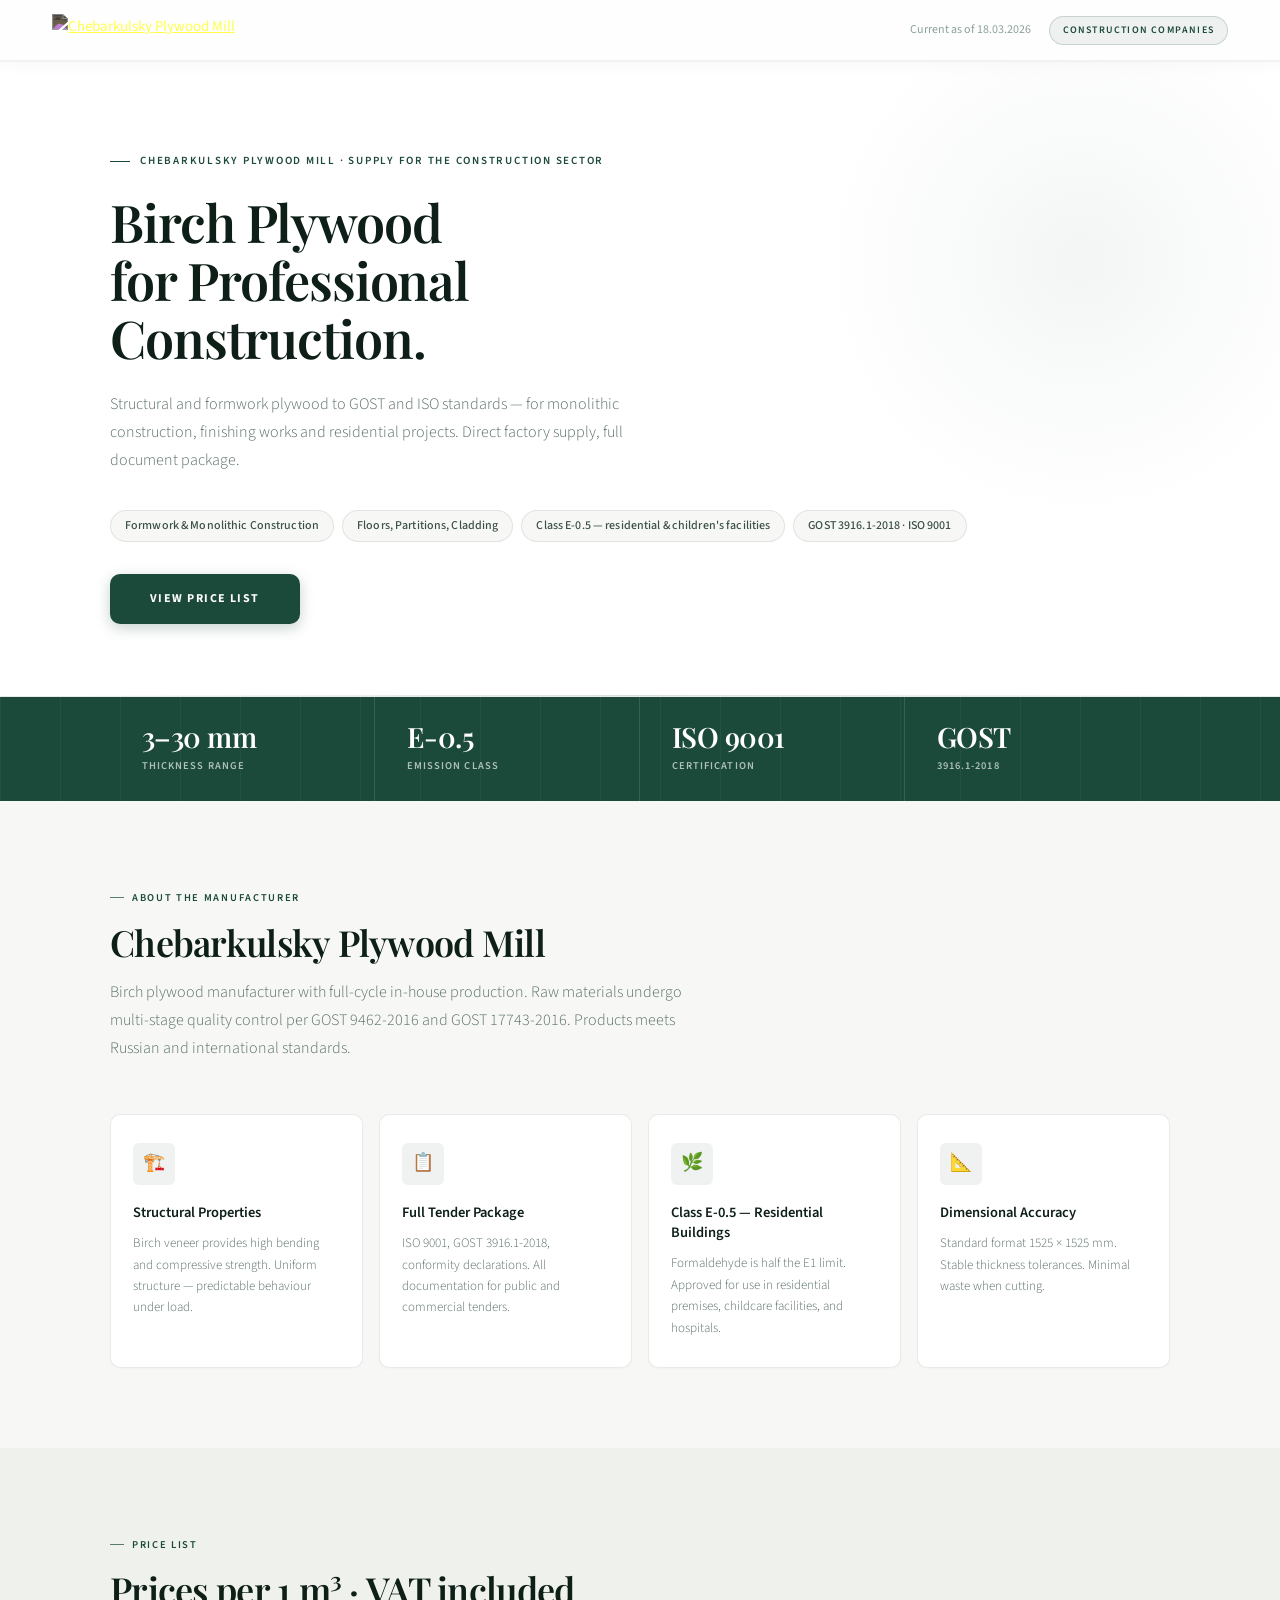
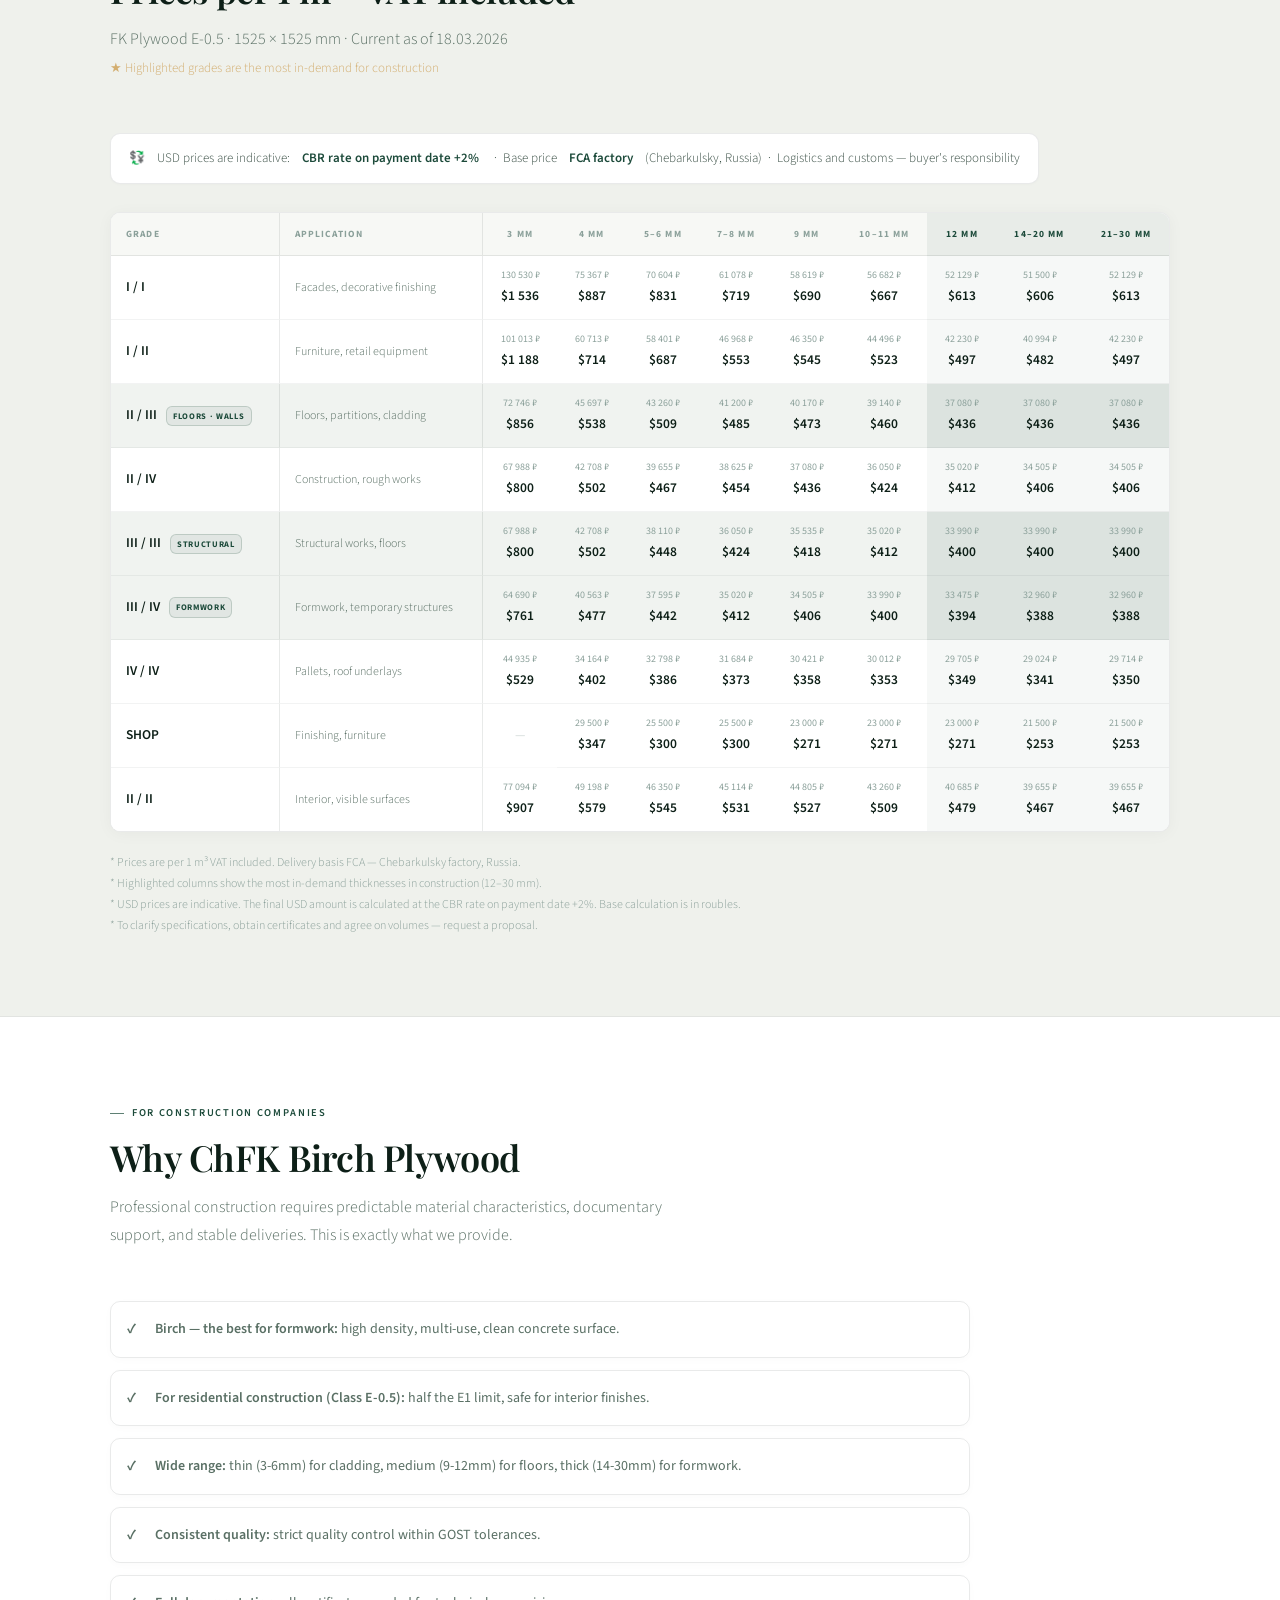
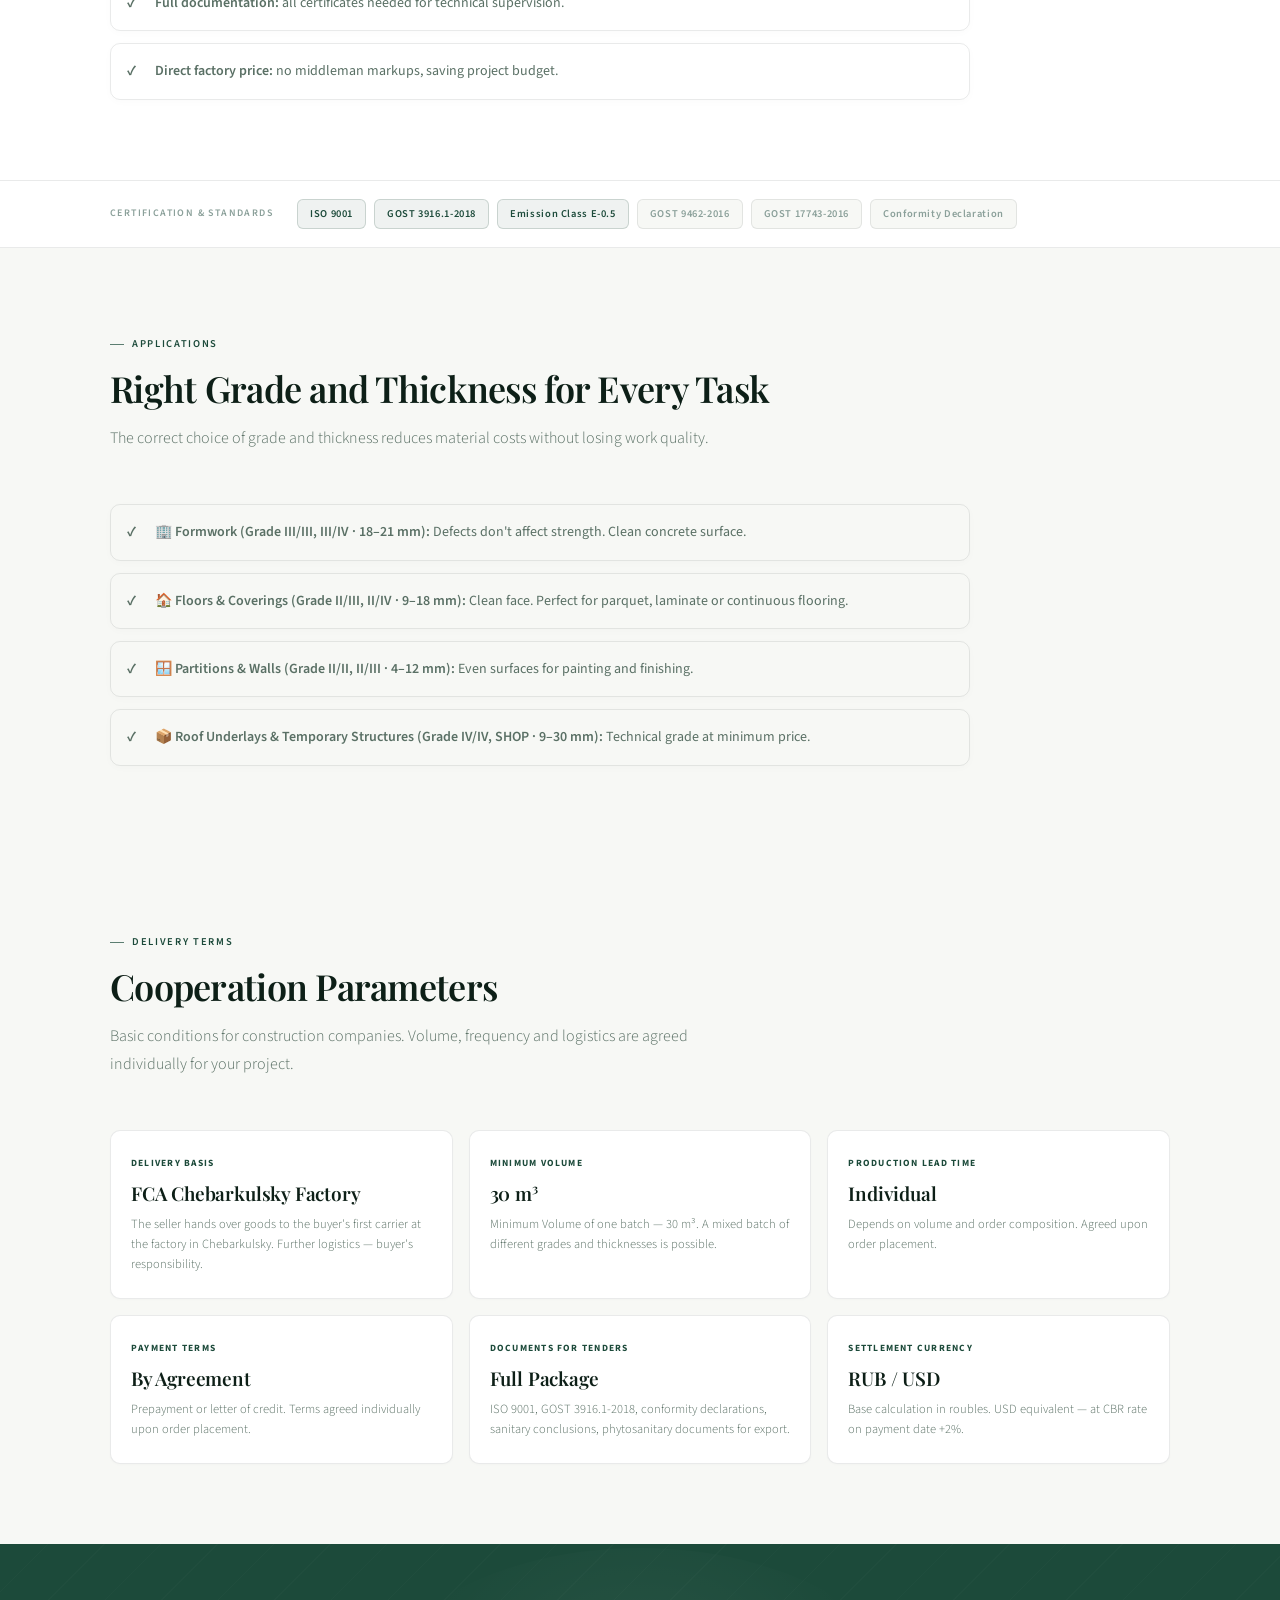
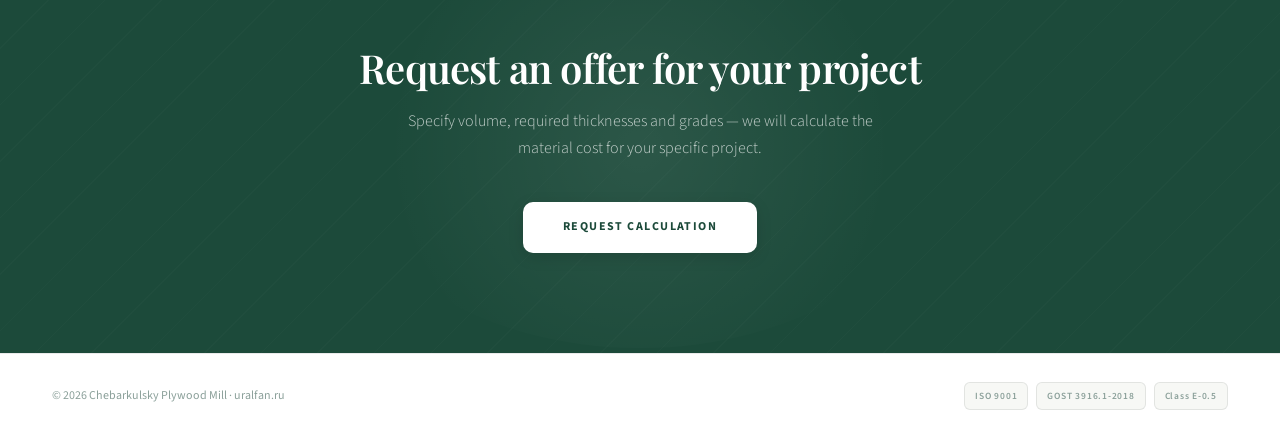
==== commit 7755d7b4: "Refactor: Sync tables across all pages, make hd-badge a link to index, and fully translate EN files" ====
--- a/woods/construction_en.html
+++ b/woods/construction_en.html
@@ -18,7 +18,7 @@
        alt="Chebarkulsky Plywood Mill"></a>
   <div class="hd-right">
     <span class="hd-date">Current as of 18.03.2026</span>
-    <span class="hd-badge">Construction Companies</span>
+    <a href="index.html" class="hd-badge" style="text-decoration:none;">Construction Companies</a>
   </div>
 </header>
 
@@ -38,7 +38,7 @@
       <span class="pill">GOST 3916.1-2018 · ISO 9001</span>
     </div>
 
-    <div style="margin-top: 32px;">
+    <div class="hero-cta">
       <a href="#price-table" class="cta-btn">View Price List</a>
     </div>
   </div>
@@ -48,19 +48,19 @@
 <div class="strip">
   <div class="strip-inner">
     <div class="strip-item">
-      <div class="strip-val">3–30 мм</div>
+      <div class="strip-val">3–30 mm</div>
       <div class="strip-lbl">Thickness Range</div>
     </div>
     <div class="strip-item">
-      <div class="strip-val">Е-0.5</div>
+      <div class="strip-val">E-0.5</div>
       <div class="strip-lbl">Emission Class</div>
     </div>
     <div class="strip-item">
       <div class="strip-val">ISO 9001</div>
-      <div class="strip-lbl">Сертификация</div>
+      <div class="strip-lbl">Certification</div>
     </div>
     <div class="strip-item">
-      <div class="strip-val">ГОСТ</div>
+      <div class="strip-val">GOST</div>
       <div class="strip-lbl">3916.1-2018</div>
     </div>
   </div>
@@ -72,9 +72,8 @@
     <div class="sec-label">About the Manufacturer</div>
     <h2 class="sec-h2">Chebarkulsky Plywood Mill</h2>
     <p class="sec-intro">
-      Производитель берёзовой фанеры с собственным производством полного цикла.
-      Сырьё проходит многоступенчатый контроль по ГОСТ 9462-2016 и ГОСТ 17743-2016.
-      Products соответствует требованиям российских и международных стандартов.
+      Birch plywood manufacturer with full-cycle in-house production. Raw materials undergo multi-stage quality control per GOST 9462-2016 and GOST 17743-2016.
+      Products meets Russian and international standards.
     </p>
     <div class="about-grid">
       <div class="a-card">
@@ -90,7 +89,7 @@
       <div class="a-card">
         <div class="a-icon">🌿</div>
         <div class="a-title">Class E-0.5 — Residential Buildings</div>
-        <div class="a-text">Формальдегид — вдвое ниже нормы Е1. Допускается к применению в жилых помещениях, детских учреждениях, больницах.</div>
+        <div class="a-text">Formaldehyde is half the E1 limit. Approved for use in residential premises, childcare facilities, and hospitals.</div>
       </div>
       <div class="a-card">
         <div class="a-icon">📐</div>
@@ -108,7 +107,7 @@
     <div class="sec-label">Price List</div>
     <h2 class="sec-h2">Prices per 1 m³ · VAT included</h2>
     <p class="sec-intro">
-      Фанера ФК Е-0.5 · 1525 × 1525 мм · Current as of 18.03.2026<br>
+      FK Plywood E-0.5 · 1525 × 1525 mm · Current as of 18.03.2026<br>
       <span style="font-size:13px; color:rgba(200,145,58,0.7);">★ Highlighted grades are the most in-demand for construction</span>
     </p>
 
@@ -124,16 +123,16 @@
         <thead>
           <tr>
             <th style="text-align:left; min-width:90px;">Grade</th>
-            <th style="text-align:left; min-width:150px;">Applications</th>
-            <th>3 мм</th>
-            <th>4 мм</th>
-            <th>5–6 мм</th>
-            <th>7–8 мм</th>
-            <th>9 мм</th>
-            <th>10–11 мм</th>
-            <th class="hl">12 мм</th>
-            <th class="hl">14–20 мм</th>
-            <th class="hl">21–30 мм</th>
+            <th style="text-align:left; min-width:150px;">Application</th>
+            <th>3 mm</th>
+            <th>4 mm</th>
+            <th>5–6 mm</th>
+            <th>7–8 mm</th>
+            <th>9 mm</th>
+            <th>10–11 mm</th>
+            <th class="hl">12 mm</th>
+            <th class="hl">14–20 mm</th>
+            <th class="hl">21–30 mm</th>
           </tr>
         </thead>
         <tbody>
@@ -165,7 +164,7 @@
           </tr>
           <tr class="row-key">
             <td class="td-g">II / III <span class="best">Floors · Walls</span></td>
-            <td class="td-use">Floors, Partitions, Cladding</td>
+            <td class="td-use">Floors, partitions, cladding</td>
             <td class="td-p"><span class="p-r">72 746 ₽</span><span class="p-u">$856</span></td>
             <td class="td-p"><span class="p-r">45 697 ₽</span><span class="p-u">$538</span></td>
             <td class="td-p"><span class="p-r">43 260 ₽</span><span class="p-u">$509</span></td>
@@ -190,7 +189,7 @@
             <td class="td-p hl"><span class="p-r">34 505 ₽</span><span class="p-u">$406</span></td>
           </tr>
           <tr class="row-key">
-            <td class="td-g">III / III <span class="best">Конструктив</span></td>
+            <td class="td-g">III / III <span class="best">Structural</span></td>
             <td class="td-use">Structural works, floors</td>
             <td class="td-p"><span class="p-r">67 988 ₽</span><span class="p-u">$800</span></td>
             <td class="td-p"><span class="p-r">42 708 ₽</span><span class="p-u">$502</span></td>
@@ -217,7 +216,7 @@
           </tr>
           <tr>
             <td class="td-g">IV / IV</td>
-            <td class="td-use">Pallets, roofing underlays</td>
+            <td class="td-use">Pallets, roof underlays</td>
             <td class="td-p"><span class="p-r">44 935 ₽</span><span class="p-u">$529</span></td>
             <td class="td-p"><span class="p-r">34 164 ₽</span><span class="p-u">$402</span></td>
             <td class="td-p"><span class="p-r">32 798 ₽</span><span class="p-u">$386</span></td>
@@ -229,7 +228,7 @@
             <td class="td-p hl"><span class="p-r">29 714 ₽</span><span class="p-u">$350</span></td>
           </tr>
           <tr>
-            <td class="td-g">ШОП</td>
+            <td class="td-g">SHOP</td>
             <td class="td-use">Finishing, furniture</td>
             <td class="td-dash">—</td>
             <td class="td-p"><span class="p-r">29 500 ₽</span><span class="p-u">$347</span></td>
@@ -243,7 +242,7 @@
           </tr>
           <tr>
             <td class="td-g">II / II</td>
-            <td class="td-use">Интерьер, видимые поверхности</td>
+            <td class="td-use">Interior, visible surfaces</td>
             <td class="td-p"><span class="p-r">77 094 ₽</span><span class="p-u">$907</span></td>
             <td class="td-p"><span class="p-r">49 198 ₽</span><span class="p-u">$579</span></td>
             <td class="td-p"><span class="p-r">46 350 ₽</span><span class="p-u">$545</span></td>
@@ -275,8 +274,7 @@
     <div class="sec-label">For Construction Companies</div>
     <h2 class="sec-h2">Why ChFK Birch Plywood</h2>
     <p class="sec-intro">
-      Профессиональное строительство требует предсказуемых характеристик материала,
-      документарного сопровождения и стабильных поставок. Именно это мы обеспечиваем.
+      Professional construction requires predictable material characteristics, documentary support, and stable deliveries. This is exactly what we provide.
     </p>
     <ul class="bullet-list">
       <li><strong>Birch — the best for formwork:</strong> high density, multi-use, clean concrete surface.</li>
@@ -295,10 +293,10 @@
     <span class="cert-label">Certification & Standards</span>
     <div class="cert-badges">
       <span class="cbadge hi">ISO 9001</span>
-      <span class="cbadge hi">ГОСТ 3916.1-2018</span>
-      <span class="cbadge hi">Emission Class Е-0.5</span>
-      <span class="cbadge">ГОСТ 9462-2016</span>
-      <span class="cbadge">ГОСТ 17743-2016</span>
+      <span class="cbadge hi">GOST 3916.1-2018</span>
+      <span class="cbadge hi">Emission Class E-0.5</span>
+      <span class="cbadge">GOST 9462-2016</span>
+      <span class="cbadge">GOST 17743-2016</span>
       <span class="cbadge">Conformity Declaration</span>
     </div>
   </div>
@@ -310,7 +308,7 @@
     <div class="sec-label">Applications</div>
     <h2 class="sec-h2">Right Grade and Thickness for Every Task</h2>
     <p class="sec-intro">
-      Правильный выбор сорта и толщины снижает расходы на материал без потери качества работ.
+      The correct choice of grade and thickness reduces material costs without losing work quality.
     </p>
     <ul class="bullet-list">
       <li><strong>🏢 Formwork (Grade III/III, III/IV · 18–21 mm):</strong> Defects don't affect strength. Clean concrete surface.</li>
@@ -325,10 +323,10 @@
 <section class="sec">
   <div class="sec-wrap">
     <div class="sec-label">Delivery Terms</div>
-    <h2 class="sec-h2">Параметры сотрудничества</h2>
-    <p class="sec-intro">
-      Базовые условия для строительных компаний. Объём, периодичность и логистика
-      согласовываются индивидуально под ваш проект.
+    <h2 class="sec-h2">Cooperation Parameters</h2>
+    <p class="sec-intro">
+      Basic conditions for construction companies. Volume, frequency and logistics
+      are agreed individually for your project.
     </p>
     <div class="terms-grid">
       <div class="t-card">
@@ -338,8 +336,8 @@
       </div>
       <div class="t-card">
         <div class="t-lbl">Minimum Volume</div>
-        <div class="t-val">30 м³</div>
-        <div class="t-note">Minimum Volume одной партии — 30 м³. Возможна смешанная партия из разных сортов и толщин.</div>
+        <div class="t-val">30 m³</div>
+        <div class="t-note">Minimum Volume of one batch — 30 m³. A mixed batch of different grades and thicknesses is possible.</div>
       </div>
       <div class="t-card">
         <div class="t-lbl">Production Lead Time</div>
@@ -352,7 +350,7 @@
         <div class="t-note">Prepayment or letter of credit. Terms agreed individually upon order placement.</div>
       </div>
       <div class="t-card">
-        <div class="t-lbl">Documents для тендеров</div>
+        <div class="t-lbl">Documents for tenders</div>
         <div class="t-val">Full Package</div>
         <div class="t-note">ISO 9001, GOST 3916.1-2018, conformity declarations, sanitary conclusions, phytosanitary documents for export.</div>
       </div>
@@ -368,7 +366,7 @@
 <!-- ═══════════ CTA ═══════════ -->
 <section class="cta-sec">
   <div>
-    <h2 class="cta-h2">Запросить предложение под ваш объект</h2>
+    <h2 class="cta-h2">Request an offer for your project</h2>
     <p class="cta-sub">Specify volume, required thicknesses and grades — we will calculate the material cost for your specific project.</p>
     <a href="https://t.me/iMark_1" class="cta-btn">Request Calculation</a>
   </div>
@@ -379,8 +377,8 @@
   <div class="footer-l">© 2026 Chebarkulsky Plywood Mill · uralfan.ru</div>
   <div class="footer-certs">
     <span class="cert">ISO 9001</span>
-    <span class="cert">ГОСТ 3916.1-2018</span>
-    <span class="cert">Класс Е-0.5</span>
+    <span class="cert">GOST 3916.1-2018</span>
+    <span class="cert">Class E-0.5</span>
   </div>
 </footer>
 
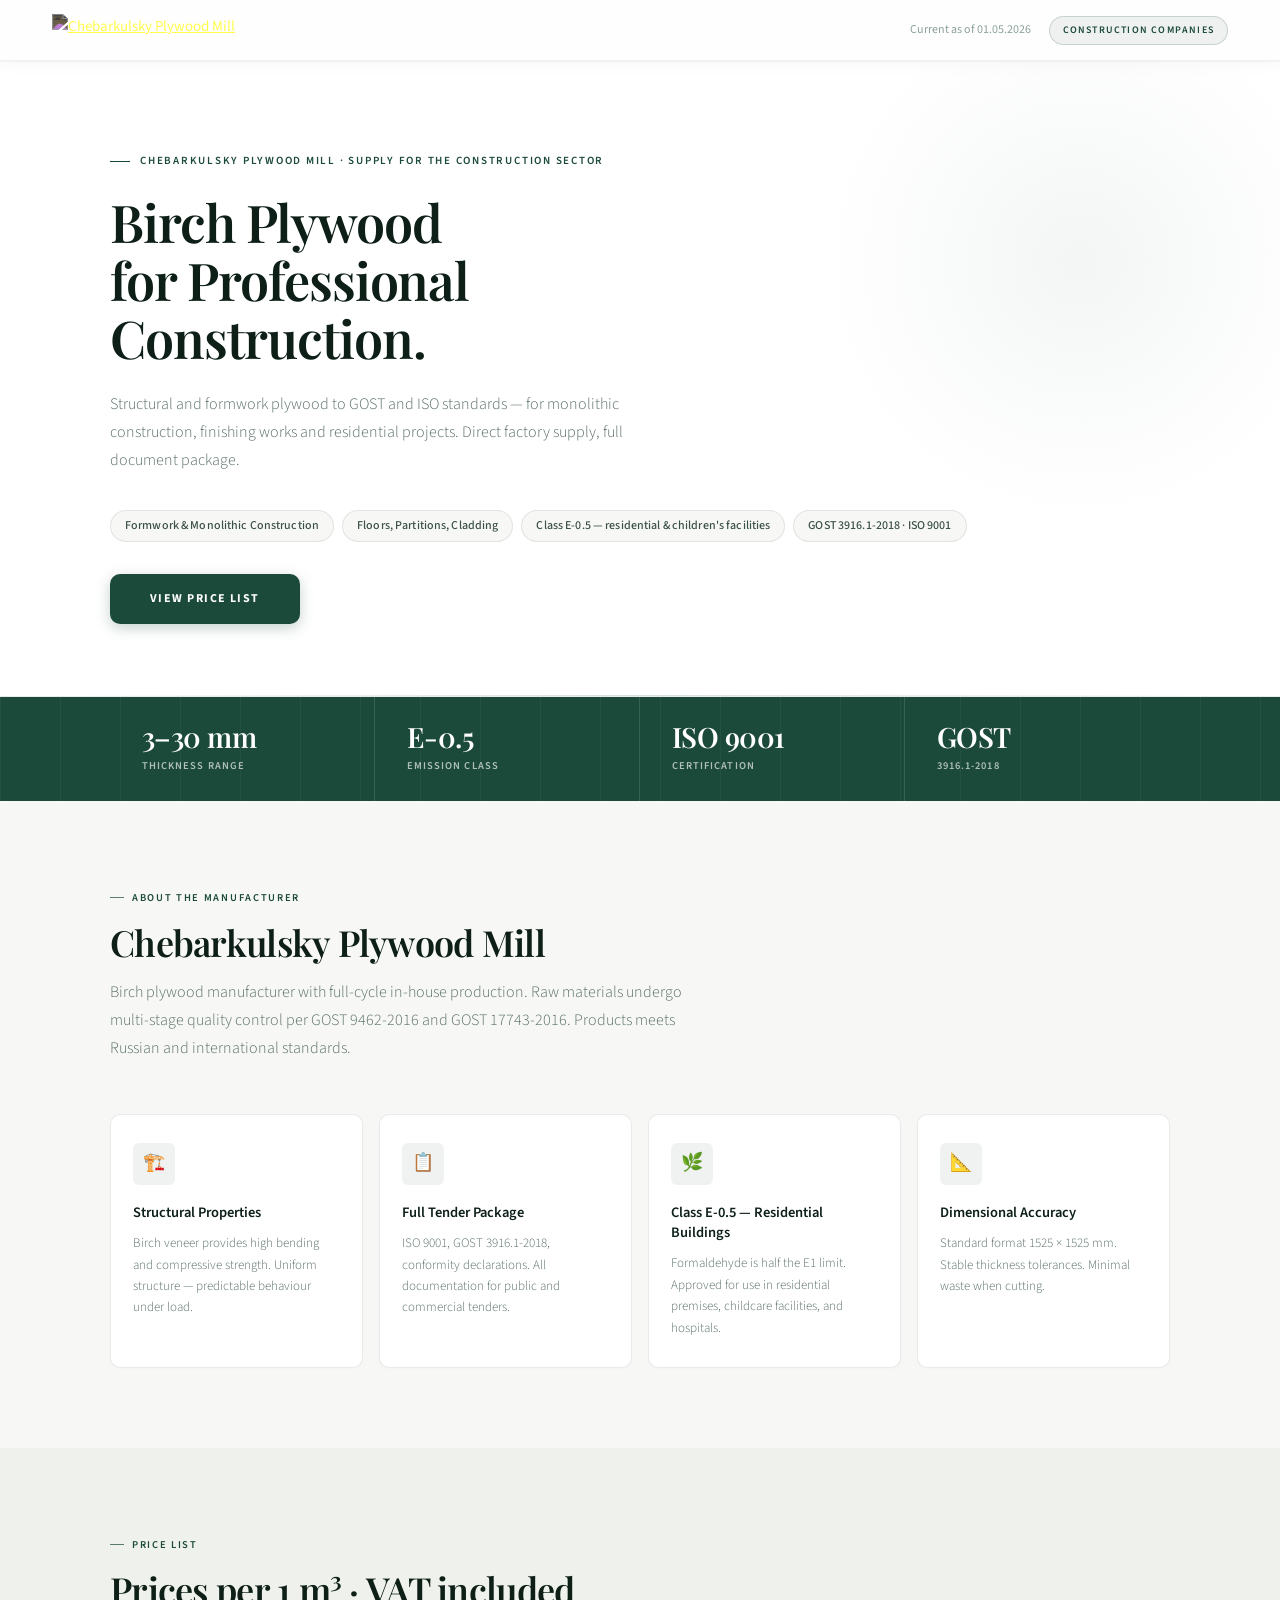
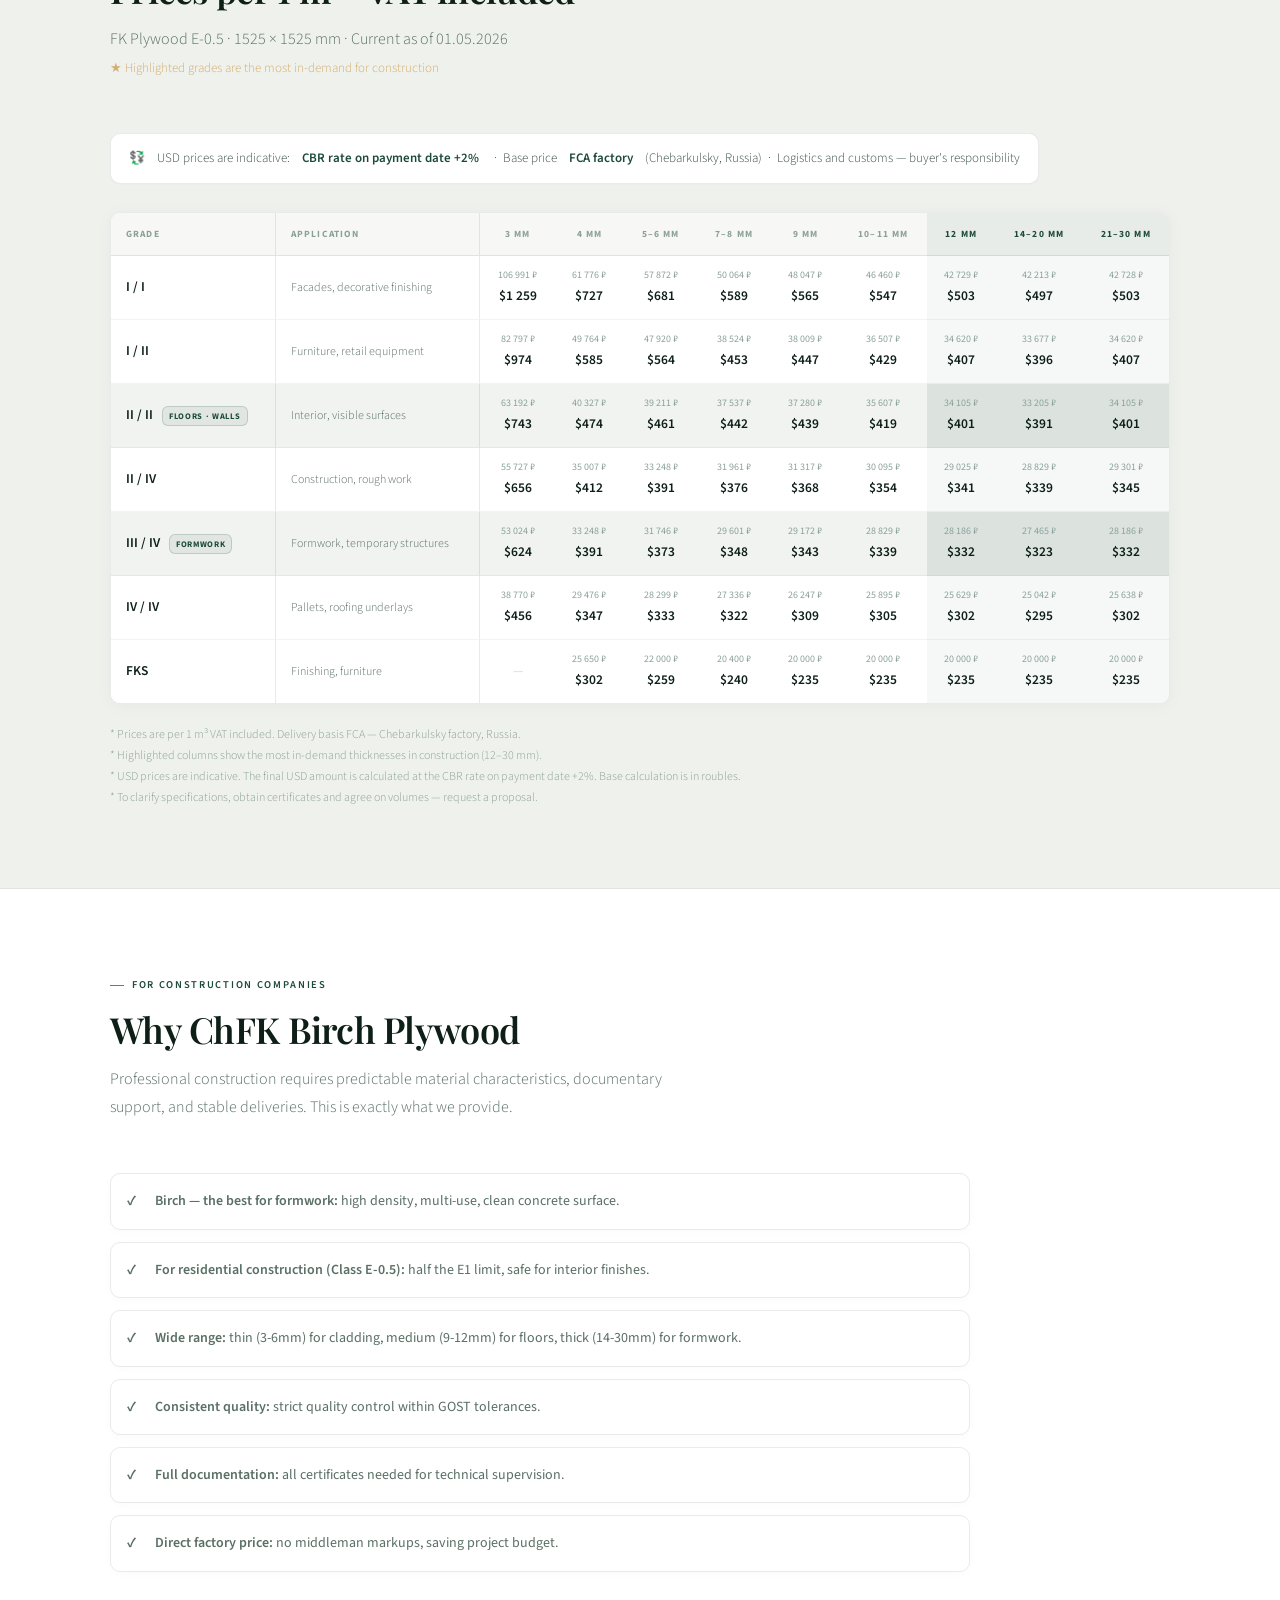
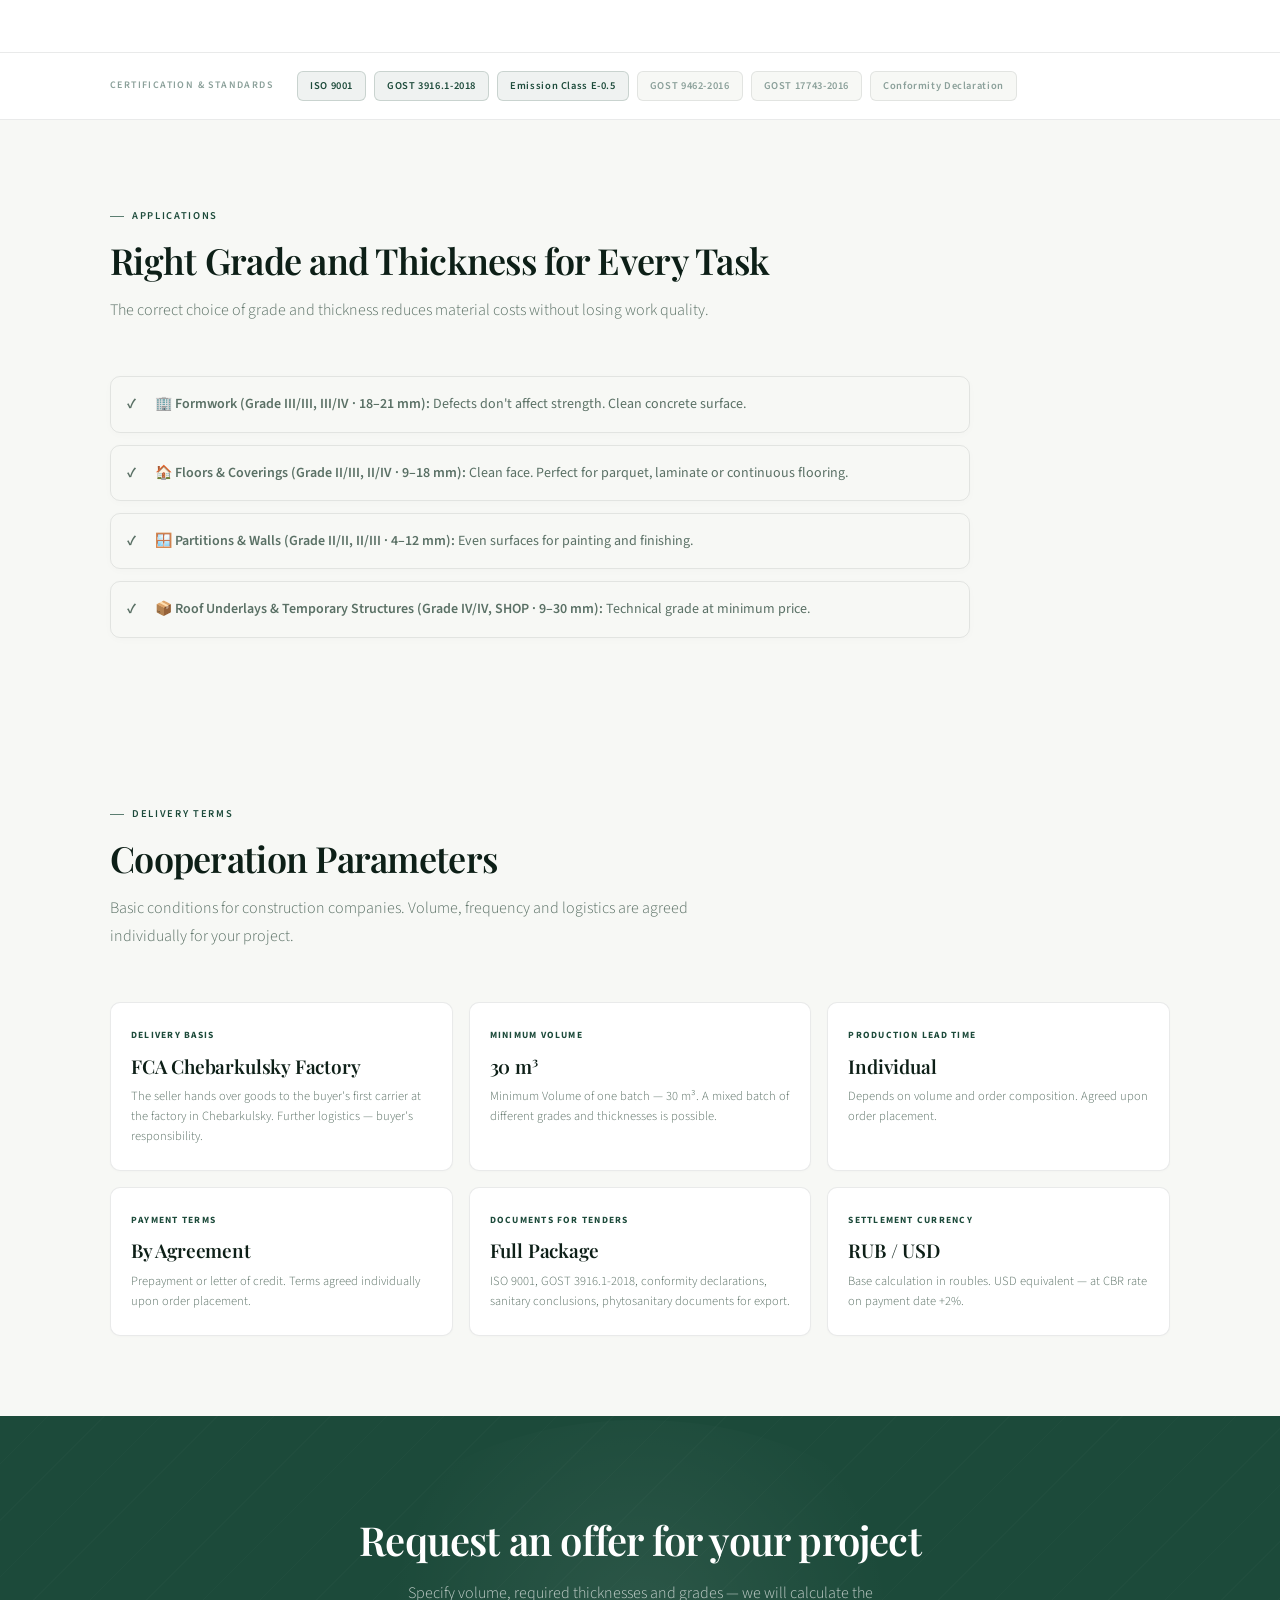
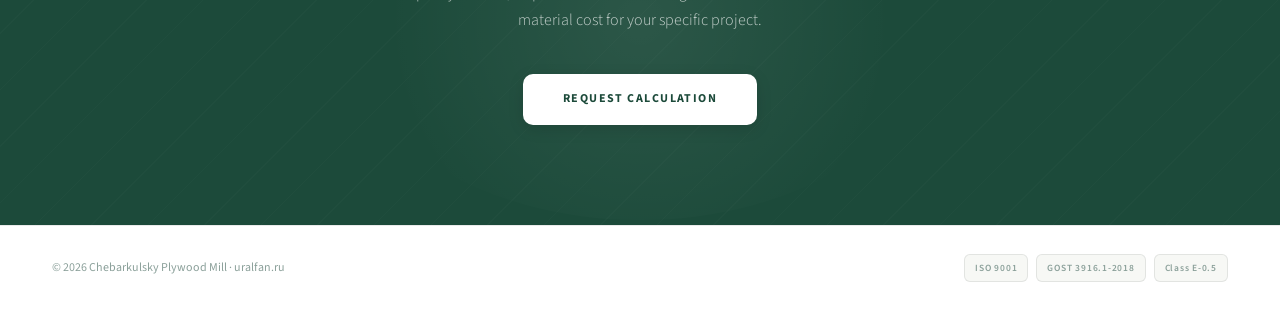
==== commit a1f9379f: "Update plywood prices based on export price list 01.05.2026" ====
--- a/woods/construction_en.html
+++ b/woods/construction_en.html
@@ -17,7 +17,7 @@
        src="https://static.tildacdn.com/tild6437-3734-4832-b035-353731666238/Logo_white.png"
        alt="Chebarkulsky Plywood Mill"></a>
   <div class="hd-right">
-    <span class="hd-date">Current as of 18.03.2026</span>
+    <span class="hd-date">Current as of 01.05.2026</span>
     <a href="index.html" class="hd-badge" style="text-decoration:none;">Construction Companies</a>
   </div>
 </header>
@@ -107,7 +107,7 @@
     <div class="sec-label">Price List</div>
     <h2 class="sec-h2">Prices per 1 m³ · VAT included</h2>
     <p class="sec-intro">
-      FK Plywood E-0.5 · 1525 × 1525 mm · Current as of 18.03.2026<br>
+      FK Plywood E-0.5 · 1525 × 1525 mm · Current as of 01.05.2026<br>
       <span style="font-size:13px; color:rgba(200,145,58,0.7);">★ Highlighted grades are the most in-demand for construction</span>
     </p>
 
@@ -139,119 +139,93 @@
           <tr>
             <td class="td-g">I / I</td>
             <td class="td-use">Facades, decorative finishing</td>
-            <td class="td-p"><span class="p-r">130 530 ₽</span><span class="p-u">$1 536</span></td>
-            <td class="td-p"><span class="p-r">75 367 ₽</span><span class="p-u">$887</span></td>
-            <td class="td-p"><span class="p-r">70 604 ₽</span><span class="p-u">$831</span></td>
-            <td class="td-p"><span class="p-r">61 078 ₽</span><span class="p-u">$719</span></td>
-            <td class="td-p"><span class="p-r">58 619 ₽</span><span class="p-u">$690</span></td>
-            <td class="td-p"><span class="p-r">56 682 ₽</span><span class="p-u">$667</span></td>
-            <td class="td-p hl"><span class="p-r">52 129 ₽</span><span class="p-u">$613</span></td>
-            <td class="td-p hl"><span class="p-r">51 500 ₽</span><span class="p-u">$606</span></td>
-            <td class="td-p hl"><span class="p-r">52 129 ₽</span><span class="p-u">$613</span></td>
+            <td class="td-p"><span class="p-r">106 991 ₽</span><span class="p-u">$1 259</span></td>
+            <td class="td-p"><span class="p-r">61 776 ₽</span><span class="p-u">$727</span></td>
+            <td class="td-p"><span class="p-r">57 872 ₽</span><span class="p-u">$681</span></td>
+            <td class="td-p"><span class="p-r">50 064 ₽</span><span class="p-u">$589</span></td>
+            <td class="td-p"><span class="p-r">48 047 ₽</span><span class="p-u">$565</span></td>
+            <td class="td-p"><span class="p-r">46 460 ₽</span><span class="p-u">$547</span></td>
+            <td class="td-p hl"><span class="p-r">42 729 ₽</span><span class="p-u">$503</span></td>
+            <td class="td-p hl"><span class="p-r">42 213 ₽</span><span class="p-u">$497</span></td>
+            <td class="td-p hl"><span class="p-r">42 728 ₽</span><span class="p-u">$503</span></td>
           </tr>
           <tr>
             <td class="td-g">I / II</td>
             <td class="td-use">Furniture, retail equipment</td>
-            <td class="td-p"><span class="p-r">101 013 ₽</span><span class="p-u">$1 188</span></td>
-            <td class="td-p"><span class="p-r">60 713 ₽</span><span class="p-u">$714</span></td>
-            <td class="td-p"><span class="p-r">58 401 ₽</span><span class="p-u">$687</span></td>
-            <td class="td-p"><span class="p-r">46 968 ₽</span><span class="p-u">$553</span></td>
-            <td class="td-p"><span class="p-r">46 350 ₽</span><span class="p-u">$545</span></td>
-            <td class="td-p"><span class="p-r">44 496 ₽</span><span class="p-u">$523</span></td>
-            <td class="td-p hl"><span class="p-r">42 230 ₽</span><span class="p-u">$497</span></td>
-            <td class="td-p hl"><span class="p-r">40 994 ₽</span><span class="p-u">$482</span></td>
-            <td class="td-p hl"><span class="p-r">42 230 ₽</span><span class="p-u">$497</span></td>
+            <td class="td-p"><span class="p-r">82 797 ₽</span><span class="p-u">$974</span></td>
+            <td class="td-p"><span class="p-r">49 764 ₽</span><span class="p-u">$585</span></td>
+            <td class="td-p"><span class="p-r">47 920 ₽</span><span class="p-u">$564</span></td>
+            <td class="td-p"><span class="p-r">38 524 ₽</span><span class="p-u">$453</span></td>
+            <td class="td-p"><span class="p-r">38 009 ₽</span><span class="p-u">$447</span></td>
+            <td class="td-p"><span class="p-r">36 507 ₽</span><span class="p-u">$429</span></td>
+            <td class="td-p hl"><span class="p-r">34 620 ₽</span><span class="p-u">$407</span></td>
+            <td class="td-p hl"><span class="p-r">33 677 ₽</span><span class="p-u">$396</span></td>
+            <td class="td-p hl"><span class="p-r">34 620 ₽</span><span class="p-u">$407</span></td>
           </tr>
           <tr class="row-key">
-            <td class="td-g">II / III <span class="best">Floors · Walls</span></td>
-            <td class="td-use">Floors, partitions, cladding</td>
-            <td class="td-p"><span class="p-r">72 746 ₽</span><span class="p-u">$856</span></td>
-            <td class="td-p"><span class="p-r">45 697 ₽</span><span class="p-u">$538</span></td>
-            <td class="td-p"><span class="p-r">43 260 ₽</span><span class="p-u">$509</span></td>
-            <td class="td-p"><span class="p-r">41 200 ₽</span><span class="p-u">$485</span></td>
-            <td class="td-p"><span class="p-r">40 170 ₽</span><span class="p-u">$473</span></td>
-            <td class="td-p"><span class="p-r">39 140 ₽</span><span class="p-u">$460</span></td>
-            <td class="td-p hl"><span class="p-r">37 080 ₽</span><span class="p-u">$436</span></td>
-            <td class="td-p hl"><span class="p-r">37 080 ₽</span><span class="p-u">$436</span></td>
-            <td class="td-p hl"><span class="p-r">37 080 ₽</span><span class="p-u">$436</span></td>
+            <td class="td-g">II / II <span class="best">Floors · Walls</span></td>
+            <td class="td-use">Interior, visible surfaces</td>
+            <td class="td-p"><span class="p-r">63 192 ₽</span><span class="p-u">$743</span></td>
+            <td class="td-p"><span class="p-r">40 327 ₽</span><span class="p-u">$474</span></td>
+            <td class="td-p"><span class="p-r">39 211 ₽</span><span class="p-u">$461</span></td>
+            <td class="td-p"><span class="p-r">37 537 ₽</span><span class="p-u">$442</span></td>
+            <td class="td-p"><span class="p-r">37 280 ₽</span><span class="p-u">$439</span></td>
+            <td class="td-p"><span class="p-r">35 607 ₽</span><span class="p-u">$419</span></td>
+            <td class="td-p hl"><span class="p-r">34 105 ₽</span><span class="p-u">$401</span></td>
+            <td class="td-p hl"><span class="p-r">33 205 ₽</span><span class="p-u">$391</span></td>
+            <td class="td-p hl"><span class="p-r">34 105 ₽</span><span class="p-u">$401</span></td>
           </tr>
           <tr>
             <td class="td-g">II / IV</td>
-            <td class="td-use">Construction, rough works</td>
-            <td class="td-p"><span class="p-r">67 988 ₽</span><span class="p-u">$800</span></td>
-            <td class="td-p"><span class="p-r">42 708 ₽</span><span class="p-u">$502</span></td>
-            <td class="td-p"><span class="p-r">39 655 ₽</span><span class="p-u">$467</span></td>
-            <td class="td-p"><span class="p-r">38 625 ₽</span><span class="p-u">$454</span></td>
-            <td class="td-p"><span class="p-r">37 080 ₽</span><span class="p-u">$436</span></td>
-            <td class="td-p"><span class="p-r">36 050 ₽</span><span class="p-u">$424</span></td>
-            <td class="td-p hl"><span class="p-r">35 020 ₽</span><span class="p-u">$412</span></td>
-            <td class="td-p hl"><span class="p-r">34 505 ₽</span><span class="p-u">$406</span></td>
-            <td class="td-p hl"><span class="p-r">34 505 ₽</span><span class="p-u">$406</span></td>
-          </tr>
-          <tr class="row-key">
-            <td class="td-g">III / III <span class="best">Structural</span></td>
-            <td class="td-use">Structural works, floors</td>
-            <td class="td-p"><span class="p-r">67 988 ₽</span><span class="p-u">$800</span></td>
-            <td class="td-p"><span class="p-r">42 708 ₽</span><span class="p-u">$502</span></td>
-            <td class="td-p"><span class="p-r">38 110 ₽</span><span class="p-u">$448</span></td>
-            <td class="td-p"><span class="p-r">36 050 ₽</span><span class="p-u">$424</span></td>
-            <td class="td-p"><span class="p-r">35 535 ₽</span><span class="p-u">$418</span></td>
-            <td class="td-p"><span class="p-r">35 020 ₽</span><span class="p-u">$412</span></td>
-            <td class="td-p hl"><span class="p-r">33 990 ₽</span><span class="p-u">$400</span></td>
-            <td class="td-p hl"><span class="p-r">33 990 ₽</span><span class="p-u">$400</span></td>
-            <td class="td-p hl"><span class="p-r">33 990 ₽</span><span class="p-u">$400</span></td>
+            <td class="td-use">Construction, rough work</td>
+            <td class="td-p"><span class="p-r">55 727 ₽</span><span class="p-u">$656</span></td>
+            <td class="td-p"><span class="p-r">35 007 ₽</span><span class="p-u">$412</span></td>
+            <td class="td-p"><span class="p-r">33 248 ₽</span><span class="p-u">$391</span></td>
+            <td class="td-p"><span class="p-r">31 961 ₽</span><span class="p-u">$376</span></td>
+            <td class="td-p"><span class="p-r">31 317 ₽</span><span class="p-u">$368</span></td>
+            <td class="td-p"><span class="p-r">30 095 ₽</span><span class="p-u">$354</span></td>
+            <td class="td-p hl"><span class="p-r">29 025 ₽</span><span class="p-u">$341</span></td>
+            <td class="td-p hl"><span class="p-r">28 829 ₽</span><span class="p-u">$339</span></td>
+            <td class="td-p hl"><span class="p-r">29 301 ₽</span><span class="p-u">$345</span></td>
           </tr>
           <tr class="row-key">
             <td class="td-g">III / IV <span class="best">Formwork</span></td>
             <td class="td-use">Formwork, temporary structures</td>
-            <td class="td-p"><span class="p-r">64 690 ₽</span><span class="p-u">$761</span></td>
-            <td class="td-p"><span class="p-r">40 563 ₽</span><span class="p-u">$477</span></td>
-            <td class="td-p"><span class="p-r">37 595 ₽</span><span class="p-u">$442</span></td>
-            <td class="td-p"><span class="p-r">35 020 ₽</span><span class="p-u">$412</span></td>
-            <td class="td-p"><span class="p-r">34 505 ₽</span><span class="p-u">$406</span></td>
-            <td class="td-p"><span class="p-r">33 990 ₽</span><span class="p-u">$400</span></td>
-            <td class="td-p hl"><span class="p-r">33 475 ₽</span><span class="p-u">$394</span></td>
-            <td class="td-p hl"><span class="p-r">32 960 ₽</span><span class="p-u">$388</span></td>
-            <td class="td-p hl"><span class="p-r">32 960 ₽</span><span class="p-u">$388</span></td>
+            <td class="td-p"><span class="p-r">53 024 ₽</span><span class="p-u">$624</span></td>
+            <td class="td-p"><span class="p-r">33 248 ₽</span><span class="p-u">$391</span></td>
+            <td class="td-p"><span class="p-r">31 746 ₽</span><span class="p-u">$373</span></td>
+            <td class="td-p"><span class="p-r">29 601 ₽</span><span class="p-u">$348</span></td>
+            <td class="td-p"><span class="p-r">29 172 ₽</span><span class="p-u">$343</span></td>
+            <td class="td-p"><span class="p-r">28 829 ₽</span><span class="p-u">$339</span></td>
+            <td class="td-p hl"><span class="p-r">28 186 ₽</span><span class="p-u">$332</span></td>
+            <td class="td-p hl"><span class="p-r">27 465 ₽</span><span class="p-u">$323</span></td>
+            <td class="td-p hl"><span class="p-r">28 186 ₽</span><span class="p-u">$332</span></td>
           </tr>
           <tr>
             <td class="td-g">IV / IV</td>
-            <td class="td-use">Pallets, roof underlays</td>
-            <td class="td-p"><span class="p-r">44 935 ₽</span><span class="p-u">$529</span></td>
-            <td class="td-p"><span class="p-r">34 164 ₽</span><span class="p-u">$402</span></td>
-            <td class="td-p"><span class="p-r">32 798 ₽</span><span class="p-u">$386</span></td>
-            <td class="td-p"><span class="p-r">31 684 ₽</span><span class="p-u">$373</span></td>
-            <td class="td-p"><span class="p-r">30 421 ₽</span><span class="p-u">$358</span></td>
-            <td class="td-p"><span class="p-r">30 012 ₽</span><span class="p-u">$353</span></td>
-            <td class="td-p hl"><span class="p-r">29 705 ₽</span><span class="p-u">$349</span></td>
-            <td class="td-p hl"><span class="p-r">29 024 ₽</span><span class="p-u">$341</span></td>
-            <td class="td-p hl"><span class="p-r">29 714 ₽</span><span class="p-u">$350</span></td>
-          </tr>
-          <tr>
-            <td class="td-g">SHOP</td>
+            <td class="td-use">Pallets, roofing underlays</td>
+            <td class="td-p"><span class="p-r">38 770 ₽</span><span class="p-u">$456</span></td>
+            <td class="td-p"><span class="p-r">29 476 ₽</span><span class="p-u">$347</span></td>
+            <td class="td-p"><span class="p-r">28 299 ₽</span><span class="p-u">$333</span></td>
+            <td class="td-p"><span class="p-r">27 336 ₽</span><span class="p-u">$322</span></td>
+            <td class="td-p"><span class="p-r">26 247 ₽</span><span class="p-u">$309</span></td>
+            <td class="td-p"><span class="p-r">25 895 ₽</span><span class="p-u">$305</span></td>
+            <td class="td-p hl"><span class="p-r">25 629 ₽</span><span class="p-u">$302</span></td>
+            <td class="td-p hl"><span class="p-r">25 042 ₽</span><span class="p-u">$295</span></td>
+            <td class="td-p hl"><span class="p-r">25 638 ₽</span><span class="p-u">$302</span></td>
+          </tr>
+          <tr>
+            <td class="td-g">FKS</td>
             <td class="td-use">Finishing, furniture</td>
             <td class="td-dash">—</td>
-            <td class="td-p"><span class="p-r">29 500 ₽</span><span class="p-u">$347</span></td>
-            <td class="td-p"><span class="p-r">25 500 ₽</span><span class="p-u">$300</span></td>
-            <td class="td-p"><span class="p-r">25 500 ₽</span><span class="p-u">$300</span></td>
-            <td class="td-p"><span class="p-r">23 000 ₽</span><span class="p-u">$271</span></td>
-            <td class="td-p"><span class="p-r">23 000 ₽</span><span class="p-u">$271</span></td>
-            <td class="td-p hl"><span class="p-r">23 000 ₽</span><span class="p-u">$271</span></td>
-            <td class="td-p hl"><span class="p-r">21 500 ₽</span><span class="p-u">$253</span></td>
-            <td class="td-p hl"><span class="p-r">21 500 ₽</span><span class="p-u">$253</span></td>
-          </tr>
-          <tr>
-            <td class="td-g">II / II</td>
-            <td class="td-use">Interior, visible surfaces</td>
-            <td class="td-p"><span class="p-r">77 094 ₽</span><span class="p-u">$907</span></td>
-            <td class="td-p"><span class="p-r">49 198 ₽</span><span class="p-u">$579</span></td>
-            <td class="td-p"><span class="p-r">46 350 ₽</span><span class="p-u">$545</span></td>
-            <td class="td-p"><span class="p-r">45 114 ₽</span><span class="p-u">$531</span></td>
-            <td class="td-p"><span class="p-r">44 805 ₽</span><span class="p-u">$527</span></td>
-            <td class="td-p"><span class="p-r">43 260 ₽</span><span class="p-u">$509</span></td>
-            <td class="td-p hl"><span class="p-r">40 685 ₽</span><span class="p-u">$479</span></td>
-            <td class="td-p hl"><span class="p-r">39 655 ₽</span><span class="p-u">$467</span></td>
-            <td class="td-p hl"><span class="p-r">39 655 ₽</span><span class="p-u">$467</span></td>
+            <td class="td-p"><span class="p-r">25 650 ₽</span><span class="p-u">$302</span></td>
+            <td class="td-p"><span class="p-r">22 000 ₽</span><span class="p-u">$259</span></td>
+            <td class="td-p"><span class="p-r">20 400 ₽</span><span class="p-u">$240</span></td>
+            <td class="td-p"><span class="p-r">20 000 ₽</span><span class="p-u">$235</span></td>
+            <td class="td-p"><span class="p-r">20 000 ₽</span><span class="p-u">$235</span></td>
+            <td class="td-p hl"><span class="p-r">20 000 ₽</span><span class="p-u">$235</span></td>
+            <td class="td-p hl"><span class="p-r">20 000 ₽</span><span class="p-u">$235</span></td>
+            <td class="td-p hl"><span class="p-r">20 000 ₽</span><span class="p-u">$235</span></td>
           </tr>
         </tbody>
       </table>
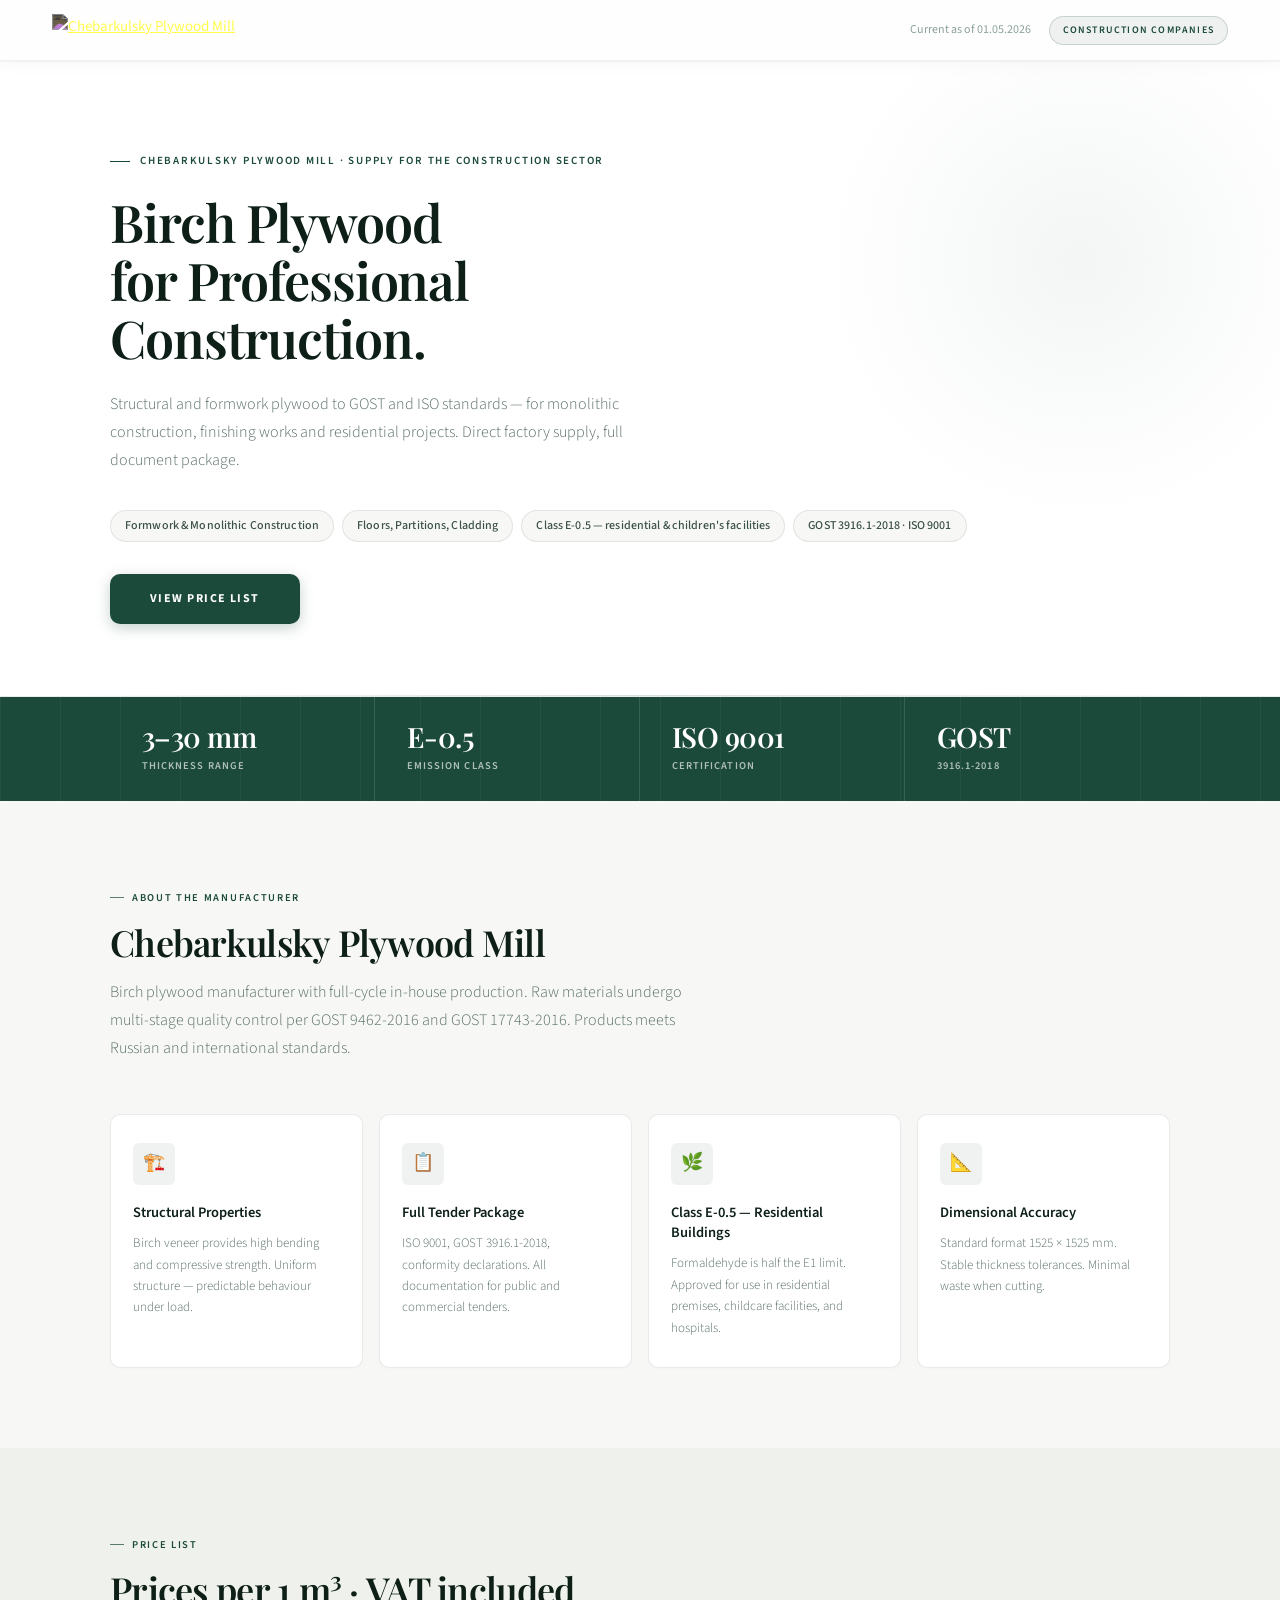
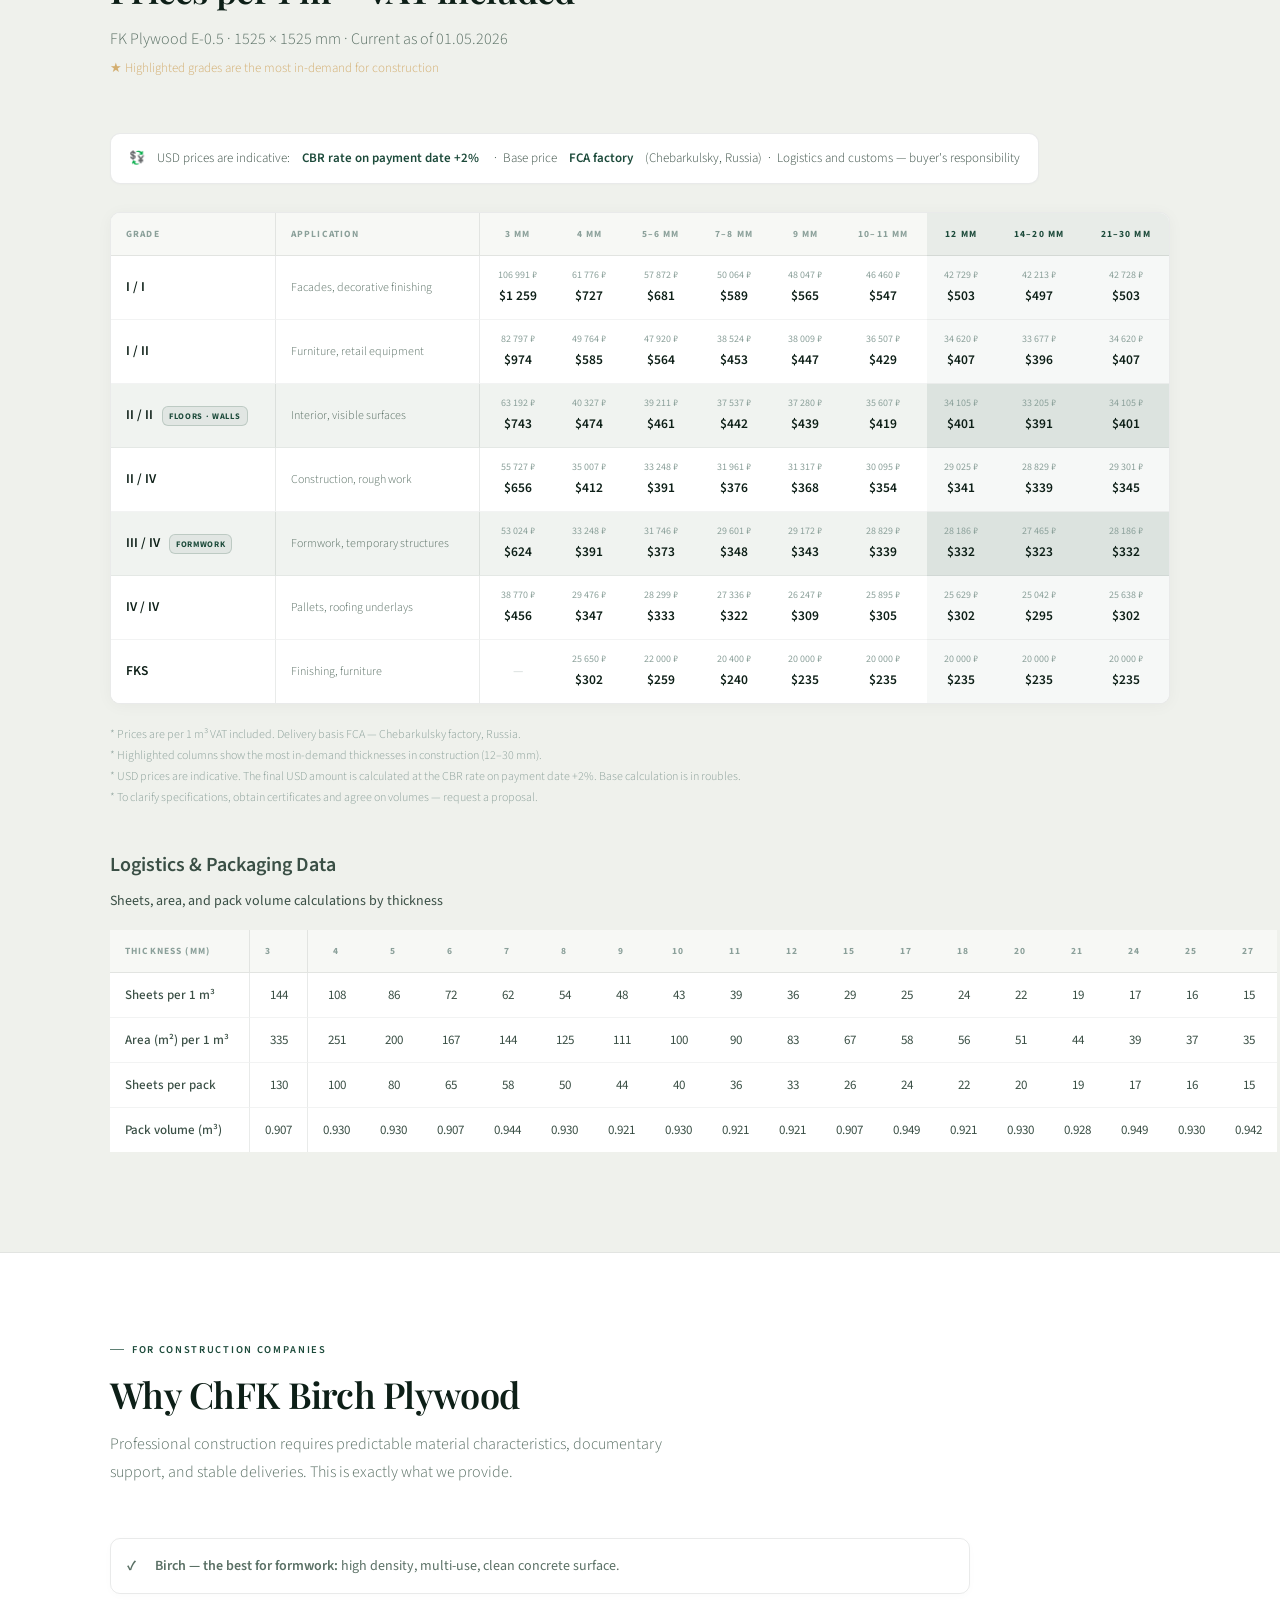
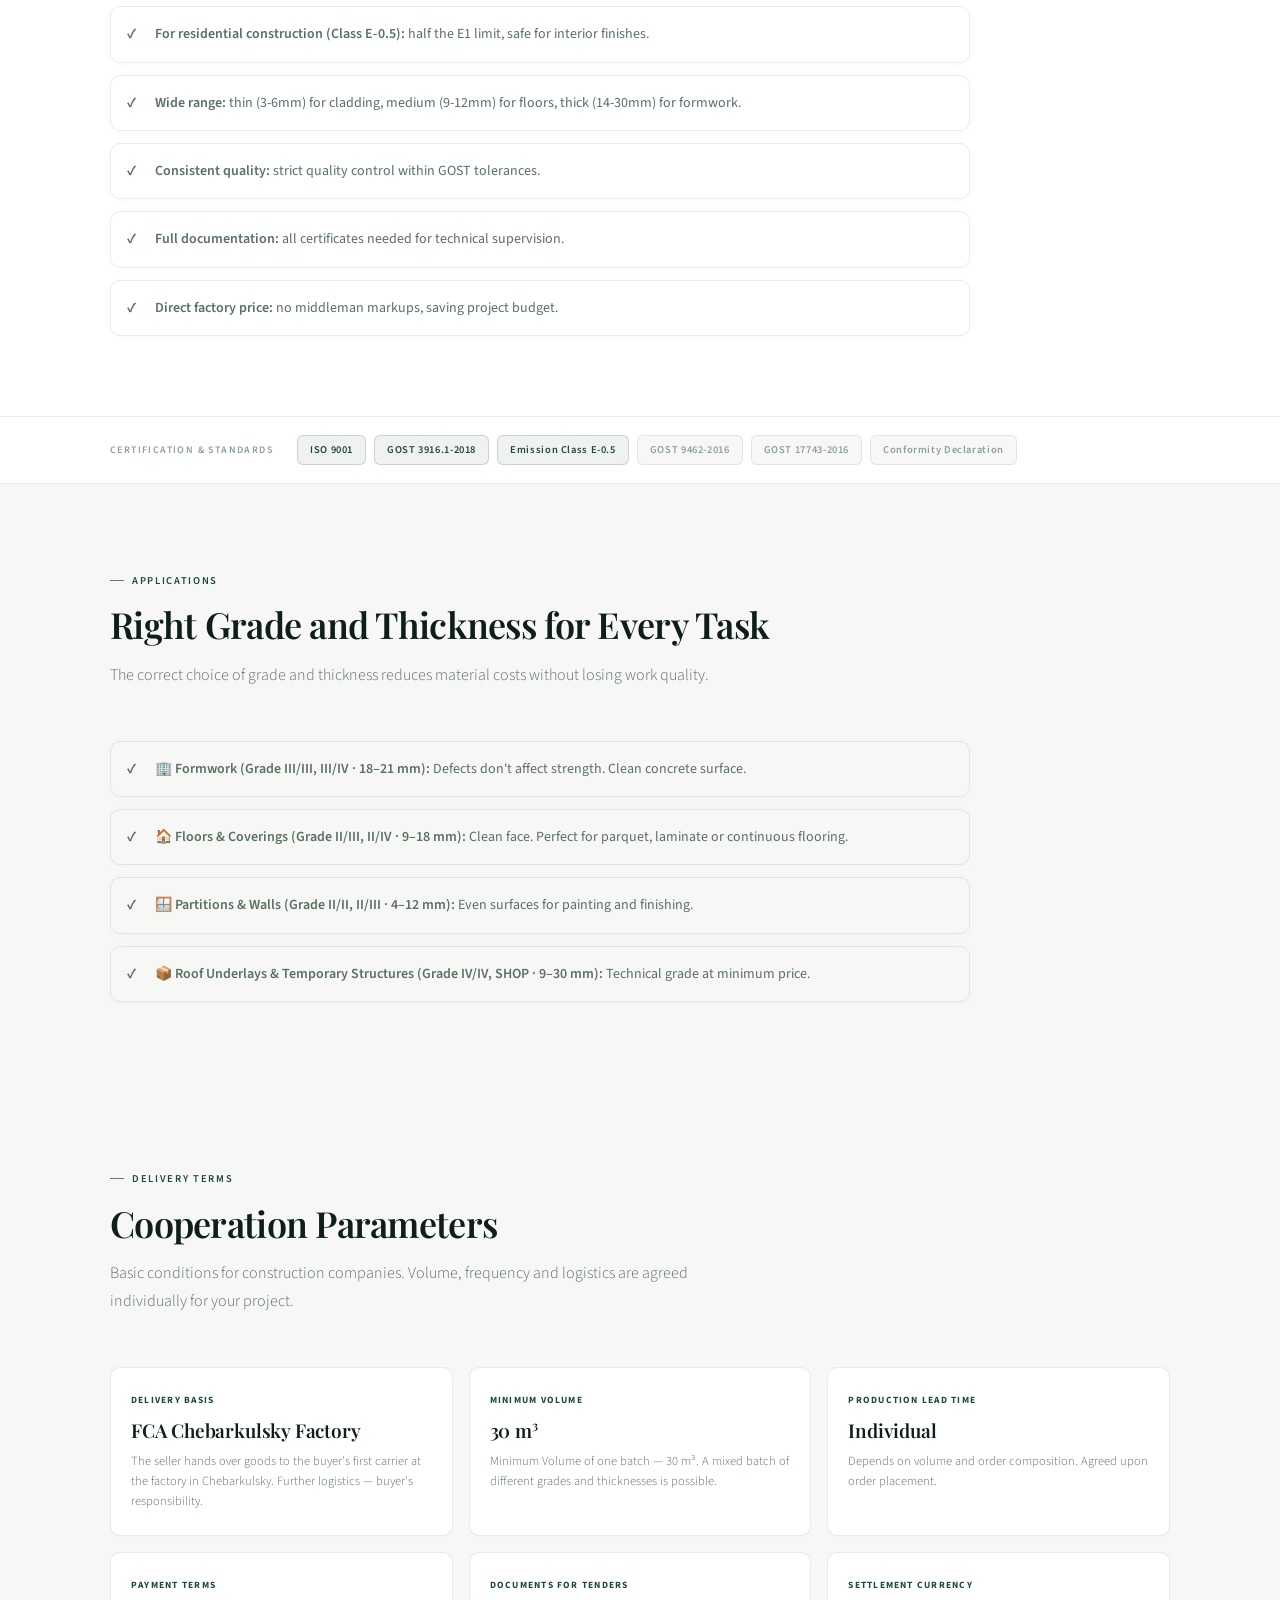
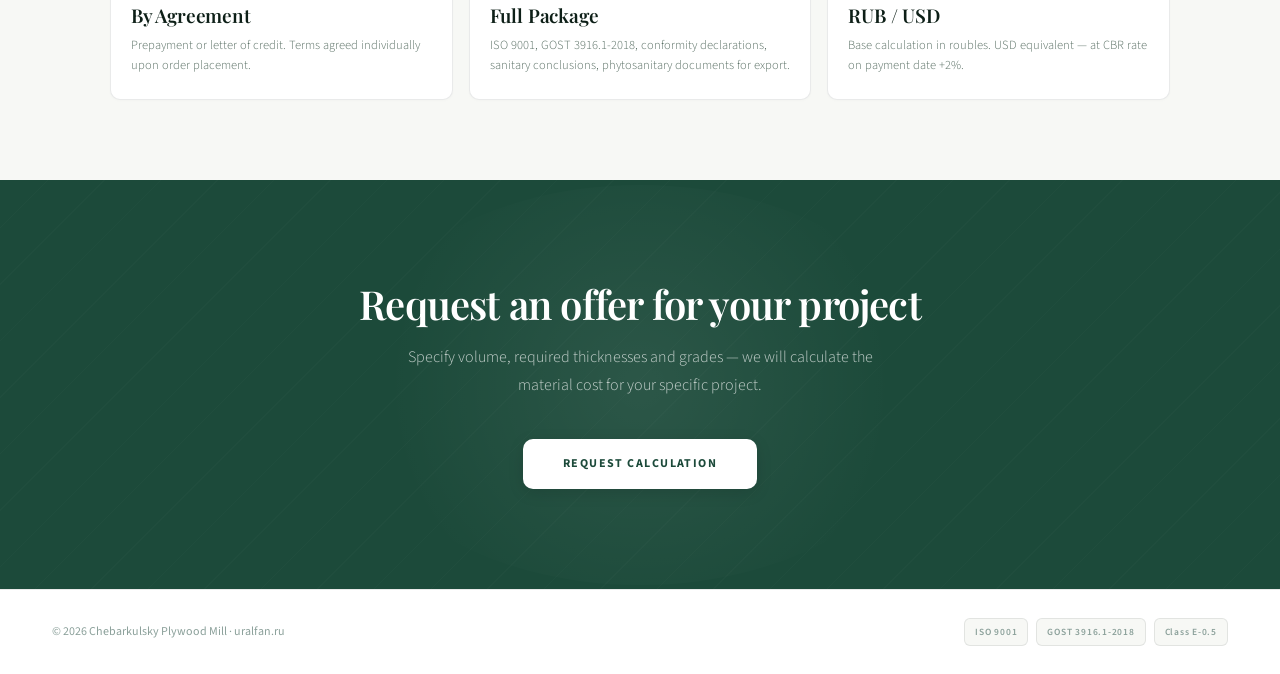
==== commit a99828d2: "Add logistics and packaging data table (fixed variable interpolation)" ====
--- a/woods/construction_en.html
+++ b/woods/construction_en.html
@@ -237,6 +237,124 @@
       * USD prices are indicative. The final USD amount is calculated at the CBR rate on payment date +2%. Base calculation is in roubles.<br>
       * To clarify specifications, obtain certificates and agree on volumes — request a proposal.
     </p>
+    <div style="margin-top: 40px; margin-bottom: 20px;">
+      <h3 style="font-size: 20px; font-weight: 600; margin-bottom: 8px;">Logistics & Packaging Data</h3>
+      <p style="font-size: 14px; color: var(--text-secondary); margin-bottom: 16px;">Sheets, area, and pack volume calculations by thickness</p>
+      <div class="table-wrap">
+        <table class="pt" style="font-size: 13px; text-align: center;">
+          <thead>
+            <tr>
+              <th style="text-align: left; min-width: 140px;">Thickness (mm)</th>
+              <th>3</th>
+              <th>4</th>
+              <th>5</th>
+              <th>6</th>
+              <th>7</th>
+              <th>8</th>
+              <th>9</th>
+              <th>10</th>
+              <th>11</th>
+              <th>12</th>
+              <th>15</th>
+              <th>17</th>
+              <th>18</th>
+              <th>20</th>
+              <th>21</th>
+              <th>24</th>
+              <th>25</th>
+              <th>27</th>
+            </tr>
+          </thead>
+          <tbody>
+            <tr>
+              <td style="text-align: left; font-weight: 500; color: var(--text-secondary);">Sheets per 1 m³</td>
+              <td>144</td>
+              <td>108</td>
+              <td>86</td>
+              <td>72</td>
+              <td>62</td>
+              <td>54</td>
+              <td>48</td>
+              <td>43</td>
+              <td>39</td>
+              <td>36</td>
+              <td>29</td>
+              <td>25</td>
+              <td>24</td>
+              <td>22</td>
+              <td>19</td>
+              <td>17</td>
+              <td>16</td>
+              <td>15</td>
+            </tr>
+            <tr>
+              <td style="text-align: left; font-weight: 500; color: var(--text-secondary);">Area (m²) per 1 m³</td>
+              <td>335</td>
+              <td>251</td>
+              <td>200</td>
+              <td>167</td>
+              <td>144</td>
+              <td>125</td>
+              <td>111</td>
+              <td>100</td>
+              <td>90</td>
+              <td>83</td>
+              <td>67</td>
+              <td>58</td>
+              <td>56</td>
+              <td>51</td>
+              <td>44</td>
+              <td>39</td>
+              <td>37</td>
+              <td>35</td>
+            </tr>
+            <tr>
+              <td style="text-align: left; font-weight: 500; color: var(--text-secondary);">Sheets per pack</td>
+              <td>130</td>
+              <td>100</td>
+              <td>80</td>
+              <td>65</td>
+              <td>58</td>
+              <td>50</td>
+              <td>44</td>
+              <td>40</td>
+              <td>36</td>
+              <td>33</td>
+              <td>26</td>
+              <td>24</td>
+              <td>22</td>
+              <td>20</td>
+              <td>19</td>
+              <td>17</td>
+              <td>16</td>
+              <td>15</td>
+            </tr>
+            <tr>
+              <td style="text-align: left; font-weight: 500; color: var(--text-secondary);">Pack volume (m³)</td>
+              <td>0.907</td>
+              <td>0.930</td>
+              <td>0.930</td>
+              <td>0.907</td>
+              <td>0.944</td>
+              <td>0.930</td>
+              <td>0.921</td>
+              <td>0.930</td>
+              <td>0.921</td>
+              <td>0.921</td>
+              <td>0.907</td>
+              <td>0.949</td>
+              <td>0.921</td>
+              <td>0.930</td>
+              <td>0.928</td>
+              <td>0.949</td>
+              <td>0.930</td>
+              <td>0.942</td>
+            </tr>
+          </tbody>
+        </table>
+      </div>
+    </div>
+
   </div>
 </section>
 
